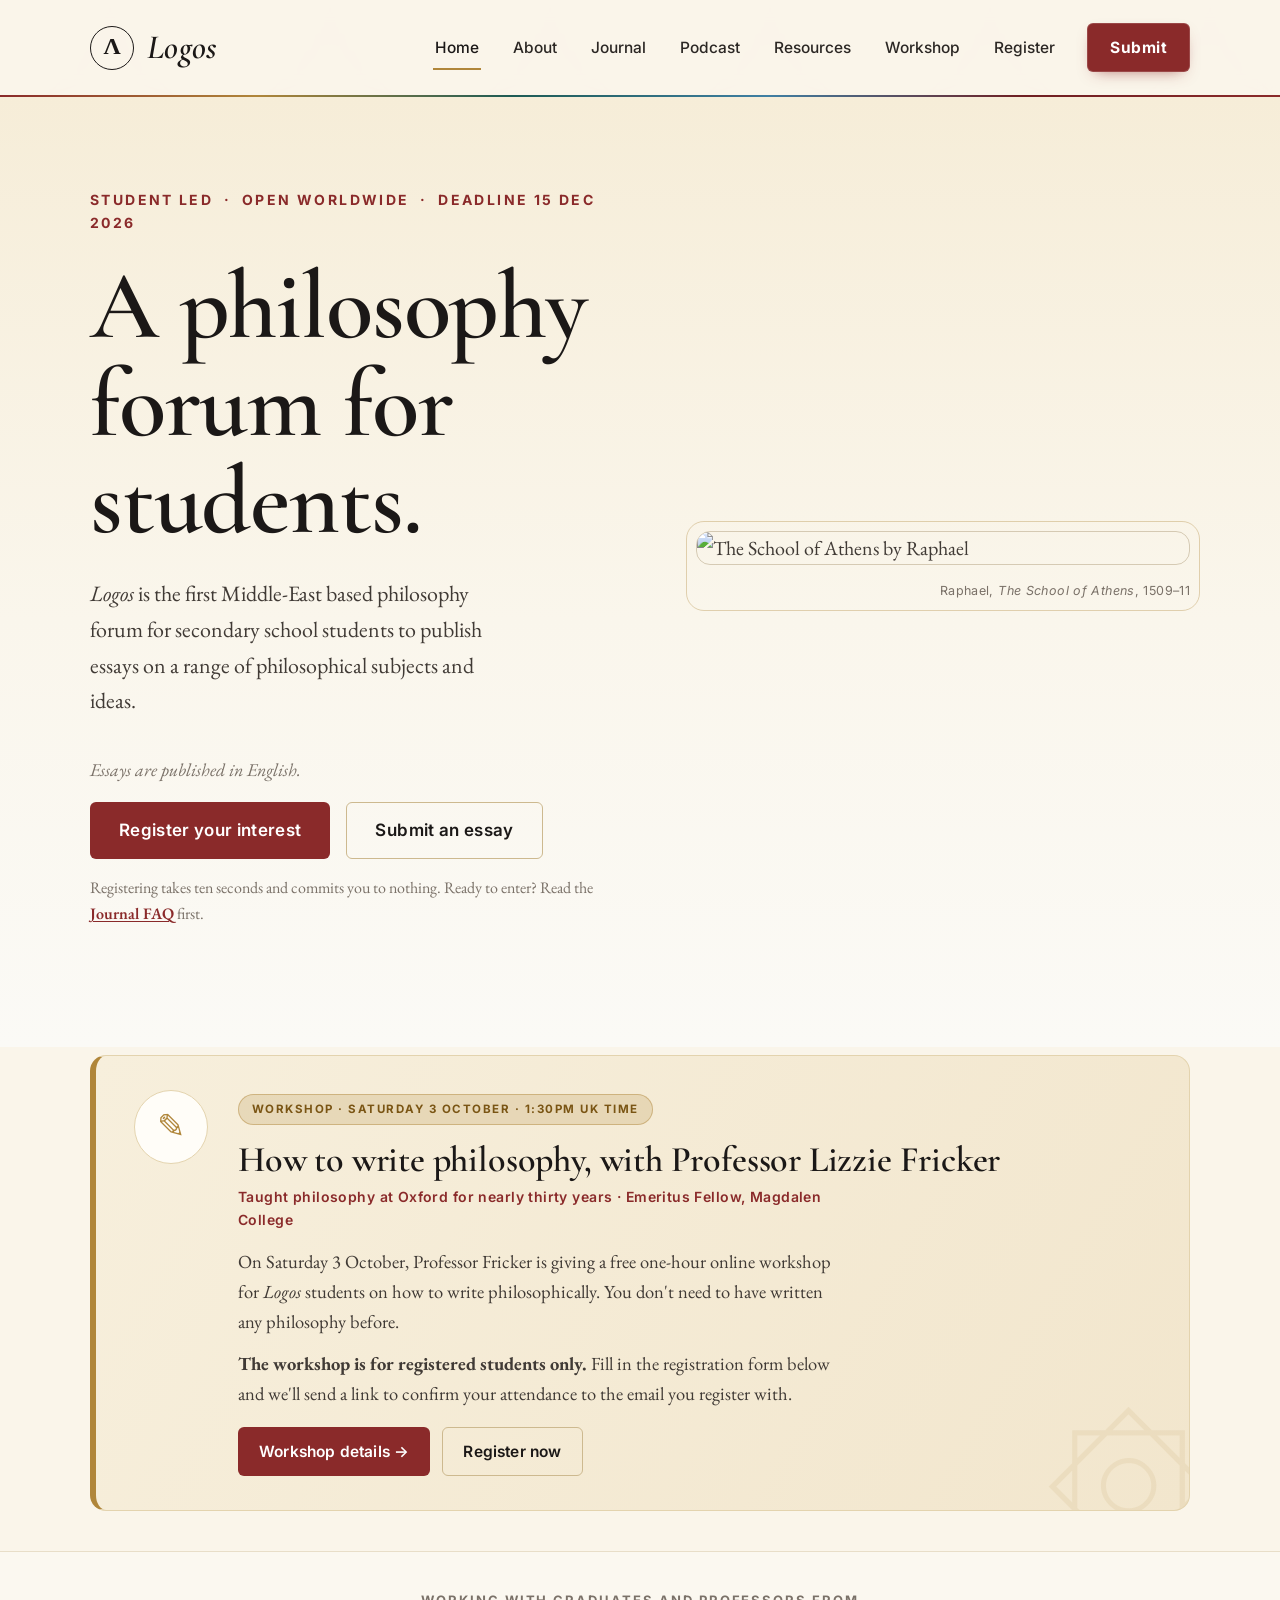
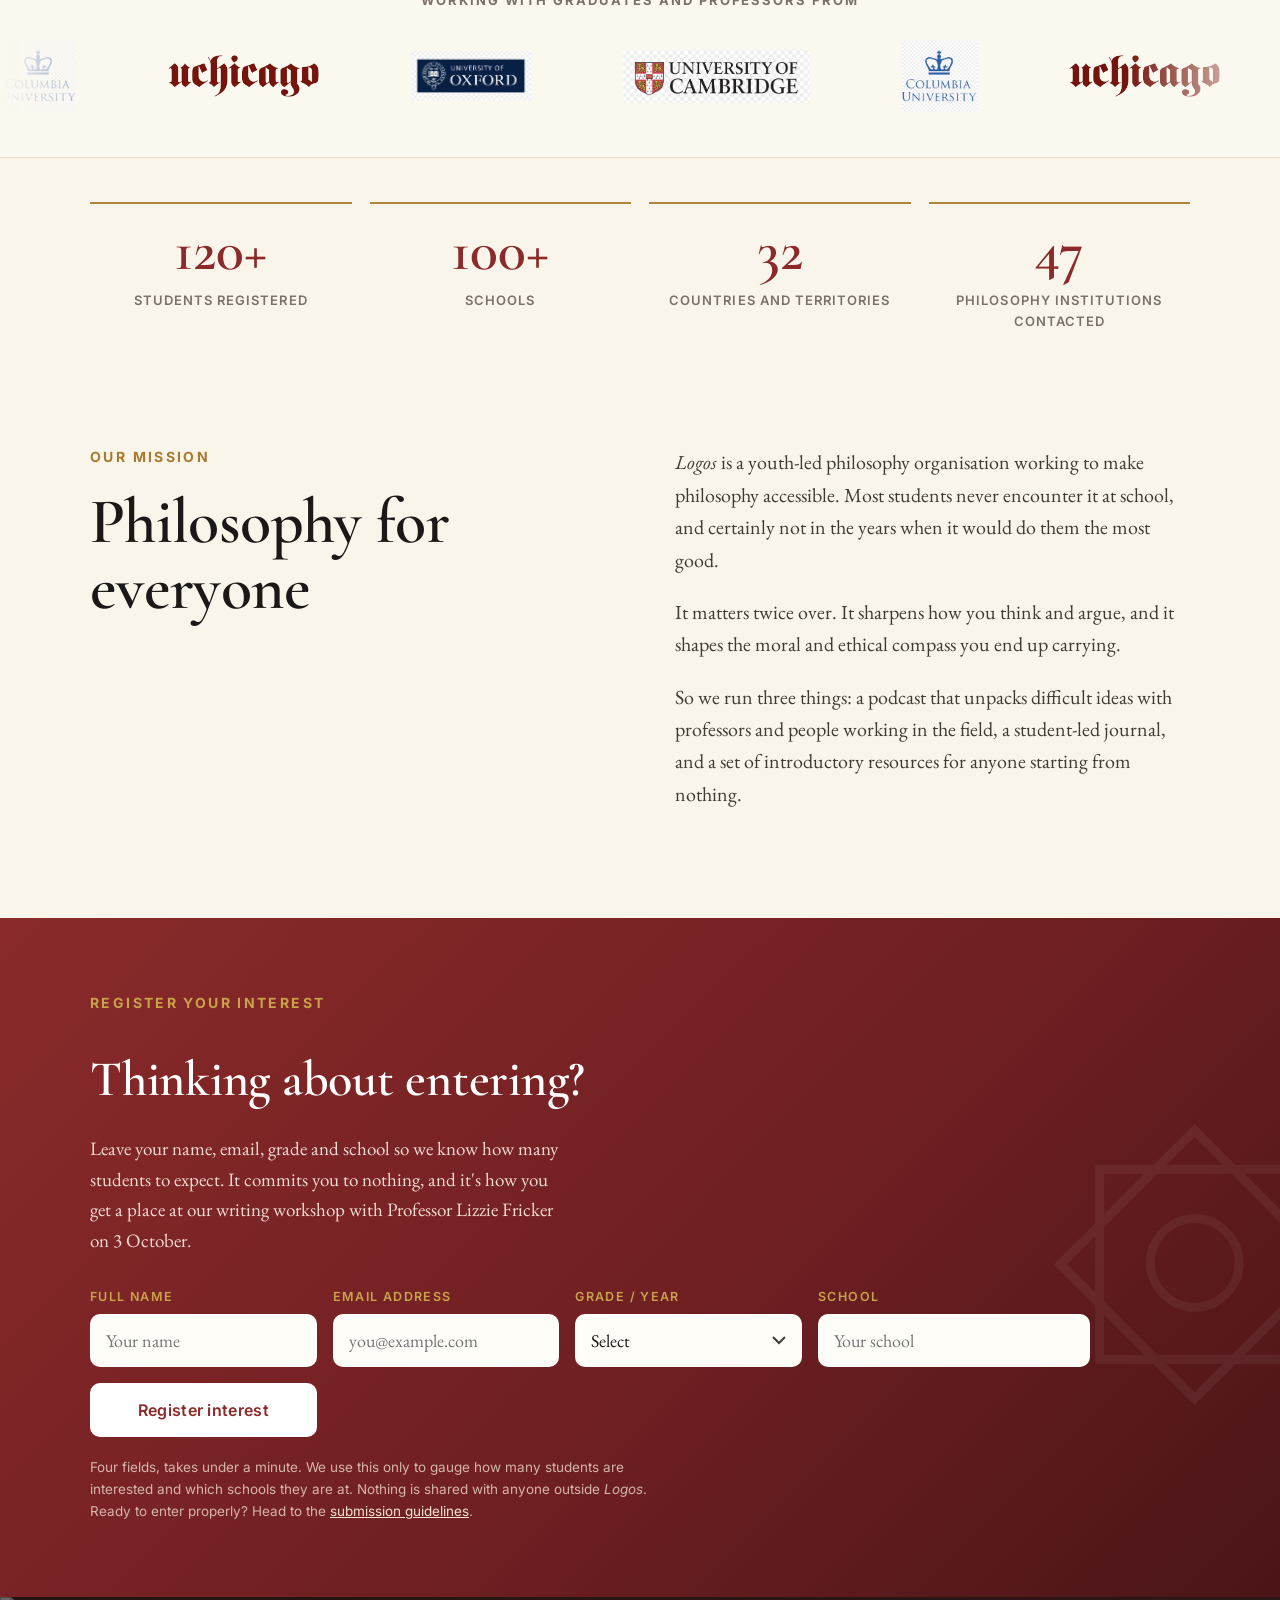
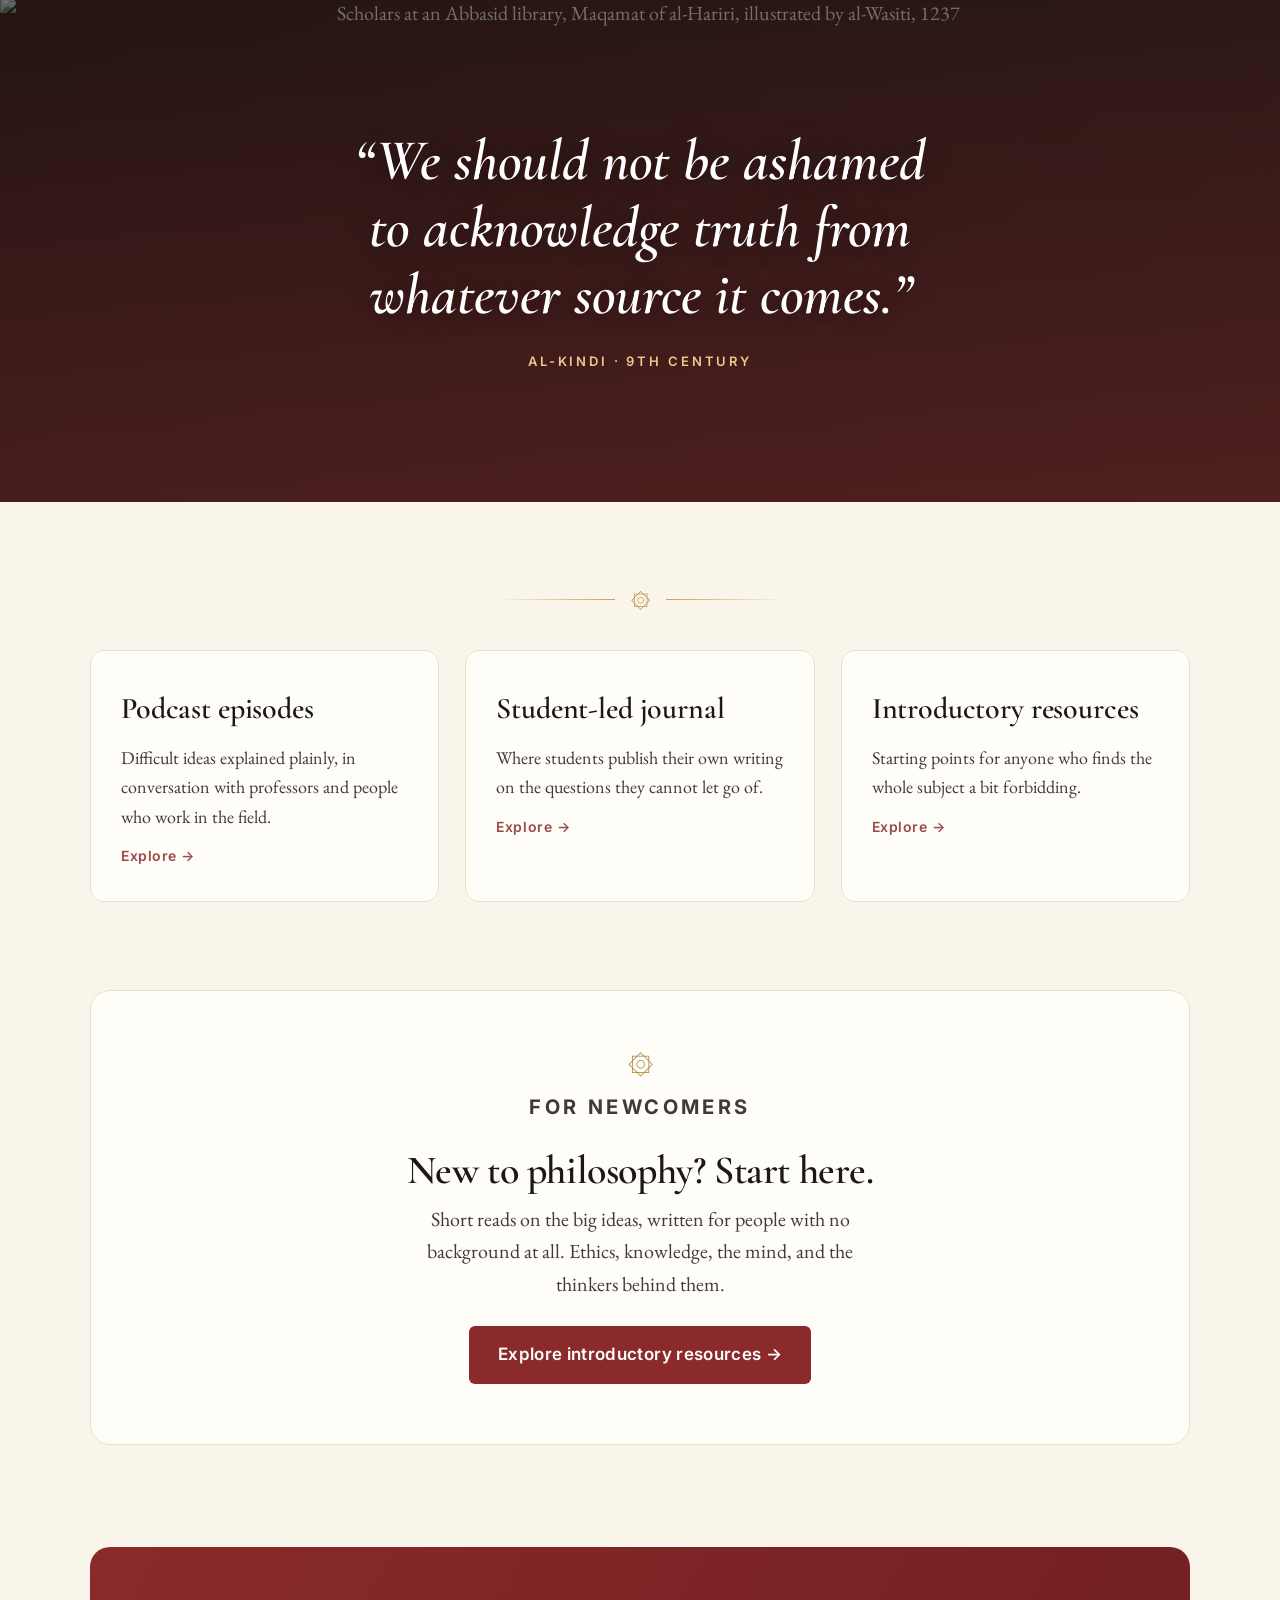
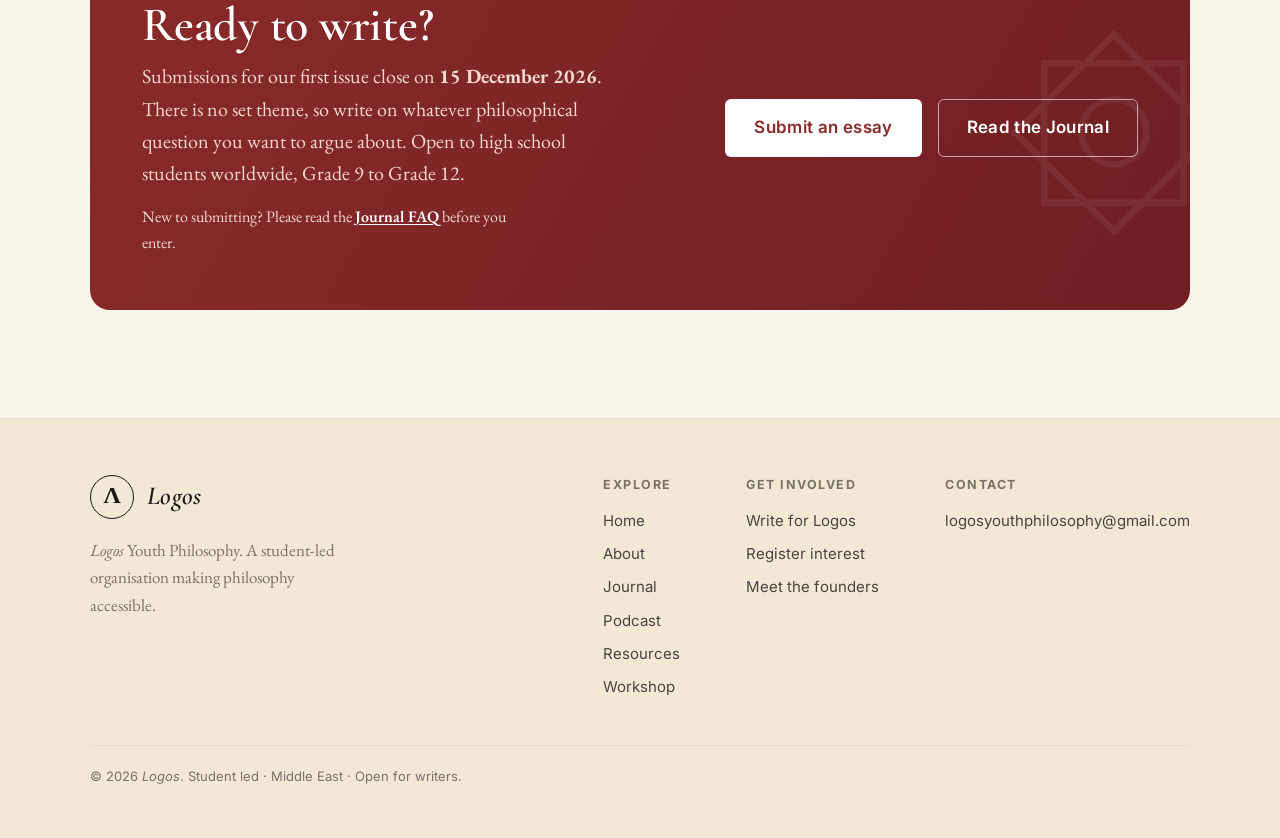
==== index.html @ a8e36577 "Add Fricker writing workshop page, homepage banner and registration stats" ====
<!DOCTYPE html>
<html lang="en">
<head>
<meta charset="utf-8">
<meta name="viewport" content="width=device-width, initial-scale=1">
<title>Logos Youth Philosophy · A student-led philosophy forum</title>
<link rel="preconnect" href="https://fonts.googleapis.com">
<link rel="preconnect" href="https://fonts.gstatic.com" crossorigin>
<link href="https://fonts.googleapis.com/css2?family=Cormorant+Garamond:ital,wght@0,500;0,600;0,700;1,600&family=EB+Garamond:ital,wght@0,400;0,500;1,400&family=Inter:wght@400;500;600;700&display=swap" rel="stylesheet">
<link rel="stylesheet" href="styles.css">
</head>
<body>

<header class="topbar">
  <nav class="nav">
    <a class="brand" href="index.html"><span class="mark">&#923;</span><span class="name">Logos</span></a>
      <button class="nav-toggle" type="button" aria-label="Menu" aria-controls="siteMenu" aria-expanded="false">&#9776;</button>
    <div class="menu" id="siteMenu">
      <a href="index.html" class="active">Home</a>
      <a href="about.html">About</a>
      <a href="journal.html">Journal</a>
      <a href="podcast.html">Podcast</a>
      <a href="resources.html">Resources</a>
      <a href="workshop.html">Workshop</a>
      <a href="register.html">Register</a>
      <a href="submit.html" class="btn btn-solid">Submit</a>
    </div>
  </nav>
  <hr class="rainbow">
</header>

<!-- HERO -->
<section class="hero">
  <div class="wrap hero-grid">
    <div class="hero-copy">
      <p class="eyebrow">Student led &nbsp;·&nbsp; Open worldwide &nbsp;·&nbsp; Deadline 15 Dec 2026</p>
      <h1>A philosophy forum for students.</h1>
      <p class="lead"><em>Logos</em> is the first Middle-East based philosophy forum for secondary school students to publish essays on a range of philosophical subjects and ideas.</p>
      <p class="hero-langs">Essays are published in English.</p>
      <div class="cta-row">
        <a href="register.html" class="btn btn-solid btn-lg">Register your interest</a>
        <a href="submit.html" class="btn btn-outline btn-lg">Submit an essay</a>
      </div>
      <p class="faq-ref">Registering takes ten seconds and commits you to nothing. Ready to enter? Read the <a href="journal.html#faq">Journal FAQ</a> first.</p>
    </div>
    <div class="hero-art">
      <img loading="eager" src="https://commons.wikimedia.org/wiki/Special:FilePath/Raffael%20058.jpg?width=1100" alt="The School of Athens by Raphael">
      <span class="hero-art-cap">Raphael, <em>The School of Athens</em>, 1509–11</span>
    </div>
  </div>
</section>

<!-- WRITING WORKSHOP -->
<section class="block" style="padding-top:8px;padding-bottom:40px;">
  <div class="wrap">
    <div class="notice">
      <div class="n-mark">&#9998;</div>
      <div class="n-body">
        <p class="pill">Workshop &middot; Saturday 3 October &middot; 1:30pm UK time</p>
        <h2>How to write philosophy, with Professor Lizzie Fricker</h2>
        <p class="n-role">Taught philosophy at Oxford for nearly thirty years &middot; Emeritus Fellow, Magdalen College</p>
        <p>On Saturday 3 October, Professor Fricker is giving a free one-hour online workshop for <em>Logos</em> students on how to write philosophically. You don't need to have written any philosophy before.</p>
        <p><strong>The workshop is for registered students only.</strong> Fill in the registration form below and we'll send a link to confirm your attendance to the email you register with.</p>
        <div class="cta-row">
          <a href="workshop.html" class="btn btn-solid">Workshop details &rarr;</a>
          <a href="#register-interest" class="btn btn-outline">Register now</a>
        </div>
      </div>
    </div>
  </div>
</section>

<!-- UNIVERSITY MARQUEE -->
<section class="partners">
  <p class="label">Working with graduates and professors from</p>
  <div class="marquee"><div class="marquee__track" id="uniTrack"></div></div>
</section>

<!-- STATS -->
<section class="stats">
  <div class="wrap grid">
    <div class="stat"><span class="num">120+</span><span class="lbl">Students registered</span></div>
    <div class="stat"><span class="num">100+</span><span class="lbl">Schools</span></div>
    <div class="stat"><span class="num">32</span><span class="lbl">Countries and territories</span></div>
    <div class="stat"><span class="num">47</span><span class="lbl">Philosophy institutions contacted</span></div>
  </div>
</section>

<!-- MISSION -->
<section class="block">
  <div class="wrap">
    <div class="split">
      <div>
        <p class="eyebrow eyebrow-gold">Our Mission</p>
        <h2>Philosophy for everyone</h2>
      </div>
      <div>
        <p><em>Logos</em> is a youth-led philosophy organisation working to make philosophy accessible. Most students never encounter it at school, and certainly not in the years when it would do them the most good.</p>
        <p>It matters twice over. It sharpens how you think and argue, and it shapes the moral and ethical compass you end up carrying.</p>
        <p>So we run three things: a podcast that unpacks difficult ideas with professors and people working in the field, a student-led journal, and a set of introductory resources for anyone starting from nothing.</p>
      </div>
    </div>
  </div>
</section>

<!-- REGISTER INTEREST -->
<section class="register" id="register-interest">
  <div class="wrap">
    <p class="eyebrow">Register your interest</p>
    <h2>Thinking about entering?</h2>
    <p class="reg-intro">Leave your name, email, grade and school so we know how many students to expect. It commits you to nothing, and it's how you get a place at our writing workshop with Professor Lizzie Fricker on 3 October.</p>
    <form name="register-interest" method="POST" data-netlify="true" data-netlify-honeypot="bot-field" action="/thanks.html" class="reg-form">
        <input type="hidden" name="form-name" value="register-interest">
        <p class="reg-hp"><label>Leave this empty: <input name="bot-field"></label></p>

        <div class="reg-field">
          <label for="h-name">Full name</label>
          <input id="h-name" name="name" type="text" required autocomplete="name" placeholder="Your name">
        </div>

                                <div class="reg-field">
          <label for="h-email">Email address</label>
          <input id="h-email" name="email" type="email" required autocomplete="email" placeholder="you@example.com">
        </div>
        <div class="reg-field">
          <label for="h-grade">Grade / year</label>
          <select id="h-grade" name="grade" required>
            <option value="" disabled selected>Select</option>
            <option>Grade 9 / Year 10</option>
            <option>Grade 10 / Year 11</option>
            <option>Grade 11 / Year 12</option>
            <option>Grade 12 / Year 13</option>
            <option>Other</option>
          </select>
        </div>

        <div class="reg-field">
          <label for="h-school">School</label>
          <input id="h-school" name="school" type="text" required placeholder="Your school">
        </div>

        <button type="submit" class="btn-reg">Register interest</button>
      </form>
    <p class="reg-note">Four fields, takes under a minute. We use this only to gauge how many students are interested and which schools they are at. Nothing is shared with anyone outside <em>Logos</em>. Ready to enter properly? Head to the <a href="submit.html">submission guidelines</a>.</p>
  </div>
</section>

<!-- QUOTE BAND · Arab Golden Age -->
<section class="quote-band">
  <img loading="lazy" src="https://commons.wikimedia.org/wiki/Special:FilePath/Maqamat%20hariri.jpg?width=1600" alt="Scholars at an Abbasid library, Maqamat of al-Hariri, illustrated by al-Wasiti, 1237">
  <div class="q-inner wrap">
    <p class="q">&ldquo;We should not be ashamed to acknowledge truth from whatever source it comes.&rdquo;</p>
    <cite>Al-Kindi · 9th century</cite>
  </div>
</section>

<!-- OFFERINGS -->
<section class="block">
  <div class="wrap">
    <div class="ornament"><span>&#1758;</span></div>
    <div class="cards" style="margin-top:40px;">
      <a class="card" href="podcast.html">
        <h3>Podcast episodes</h3>
        <p>Difficult ideas explained plainly, in conversation with professors and people who work in the field.</p>
        <span class="more">Explore &rarr;</span>
      </a>
      <a class="card" href="journal.html">
        <h3>Student-led journal</h3>
        <p>Where students publish their own writing on the questions they cannot let go of.</p>
        <span class="more">Explore &rarr;</span>
      </a>
      <a class="card" href="resources.html">
        <h3>Introductory resources</h3>
        <p>Starting points for anyone who finds the whole subject a bit forbidding.</p>
        <span class="more">Explore &rarr;</span>
      </a>
    </div>
  </div>
</section>

<!-- RESOURCES CTA -->
<section class="block" style="padding-top:0;">
  <div class="wrap">
    <div class="contact-cta">
      <div class="orn">&#1758;</div>
      <p class="eyebrow eyebrow-gold" style="text-align:center;">For newcomers</p>
      <h2>New to philosophy? Start here.</h2>
      <p>Short reads on the big ideas, written for people with no background at all. Ethics, knowledge, the mind, and the thinkers behind them.</p>
      <a href="resources.html" class="btn btn-solid btn-lg">Explore introductory resources &rarr;</a>
    </div>
  </div>
</section>

<!-- CALLOUT -->
<section class="block" style="padding-top:0;">
  <div class="wrap">
    <div class="callout">
      <div>
        <h2>Ready to write?</h2>
        <p>Submissions for our first issue close on <strong>15 December 2026</strong>. There is no set theme, so write on whatever philosophical question you want to argue about. Open to high school students worldwide, Grade 9 to Grade 12.</p>
        <p class="faq-ref">New to submitting? Please read the <a href="journal.html#faq">Journal FAQ</a> before you enter.</p>
      </div>
      <div class="cta-row">
        <a href="submit.html" class="btn btn-solid btn-lg">Submit an essay</a>
        <a href="journal.html" class="btn btn-outline btn-lg">Read the Journal</a>
      </div>
    </div>
  </div>
</section>

<!-- FOOTER -->
<footer>
  <div class="wrap foot">
    <div>
      <a class="brand" href="index.html"><span class="mark">&#923;</span><span class="name">Logos</span></a>
      <p style="max-width:34ch;margin:18px 0 0;font-size:17px;color:var(--muted);"><em>Logos</em> Youth Philosophy. A student-led organisation making philosophy accessible.</p>
    </div>
    <div class="cols">
      <div>
        <h4>Explore</h4>
        <a href="index.html">Home</a>
        <a href="about.html">About</a>
        <a href="journal.html">Journal</a>
        <a href="podcast.html">Podcast</a><a href="resources.html">Resources</a>
        <a href="workshop.html">Workshop</a>
      </div>
      <div>
        <h4>Get involved</h4>
        <a href="submit.html">Write for Logos</a>
        <a href="register.html">Register interest</a>
          <a href="about.html">Meet the founders</a>
      </div>
      <div>
        <h4>Contact</h4>
        <a href="mailto:logosyouthphilosophy@gmail.com">logosyouthphilosophy@gmail.com</a>
      </div>
    </div>
  </div>
  <div class="wrap"><p class="foot-note">&copy; 2026 <em>Logos</em>. Student led · Middle East · Open for writers.</p></div>
</footer>

<script src="app.js"></script>
</body>
</html>
---- styles.css ----
/* ===== Logos Youth Philosophy — Western × Arabic styling ===== */
:root{
  --maroon:#8a2a2a;
  --maroon-dark:#6f1f22;
  --gold:#b0863a;
  --gold-soft:#c9a24b;
  --teal:#1d5b54;
  --ink:#1b1817;
  --body:#403a35;
  --muted:#7a7168;
  --cream:#faf5ea;
  --cream-2:#f4ecd9;
  --card:#fffdf8;
  --line:#e8dec8;
  --serif:"Cormorant Garamond", "Playfair Display", Georgia, serif;
  --text:"EB Garamond", Georgia, serif;
  --sans:"Inter", -apple-system, BlinkMacSystemFont, "Segoe UI", Helvetica, Arial, sans-serif;
}

*{box-sizing:border-box;}
html{scroll-behavior:smooth;}
body{
  margin:0;font-family:var(--text);color:var(--body);background:var(--cream);
  font-size:20px;line-height:1.62;-webkit-font-smoothing:antialiased;
}
a{color:inherit;}
img{max-width:100%;display:block;}
.wrap{max-width:1180px;margin:0 auto;padding:0 40px;}

/* faint girih texture behind the whole page */
body::before{
  content:"";position:fixed;inset:0;z-index:-1;pointer-events:none;opacity:.05;
  background-image:url("data:image/svg+xml;utf8,<svg xmlns='http://www.w3.org/2000/svg' width='120' height='120' viewBox='0 0 120 120'><g fill='none' stroke='%238a2a2a' stroke-width='1'><path d='M60 5 75 45 115 60 75 75 60 115 45 75 5 60 45 45Z'/><rect x='30' y='30' width='60' height='60' transform='rotate(45 60 60)'/></g></svg>");
  background-size:220px 220px;
}

/* ---------- Nav ---------- */
.topbar{position:sticky;top:0;z-index:50;background:rgba(250,245,234,.92);backdrop-filter:blur(9px);}
.nav{display:flex;align-items:center;justify-content:space-between;max-width:1180px;margin:0 auto;padding:20px 40px;gap:20px;}
.brand{display:flex;align-items:center;gap:13px;text-decoration:none;color:var(--ink);}
.brand .mark{width:44px;height:44px;border-radius:50%;border:1.5px solid var(--ink);display:grid;place-items:center;font-family:var(--serif);font-size:24px;font-weight:600;}
.brand .name{font-family:var(--serif);font-style:italic;font-weight:600;font-size:34px;letter-spacing:.3px;}
.menu{display:flex;align-items:center;gap:30px;}
.menu a{font-family:var(--sans);font-size:15.5px;font-weight:500;color:#2b2724;text-decoration:none;padding:6px 2px;position:relative;}
.menu a.active{color:var(--ink);}
.menu a.active::after{content:"";position:absolute;left:0;right:0;bottom:-4px;height:2px;background:var(--gold);}
.menu a:hover{color:var(--maroon);}

.btn{font-family:var(--sans);font-weight:600;font-size:15.5px;border-radius:7px;padding:11px 20px;text-decoration:none;display:inline-block;cursor:pointer;border:1.5px solid transparent;transition:.18s;}
.btn-solid{background:var(--maroon);color:#fff;}
.btn-solid:hover{background:var(--maroon-dark);}
.btn-outline{background:transparent;color:var(--ink);border-color:#cdb98f;}
.btn-outline:hover{border-color:var(--ink);}
.btn-lg{font-size:17px;padding:14px 28px;}

/* language toggle */

.rainbow{height:3px;border:0;margin:0;background:linear-gradient(90deg,#8a2a2a,#b0863a,#1d5b54,#3f7fa3,#6f1f22,#8a2a2a);}

/* ---------- Ornament divider ---------- */
.ornament{display:flex;align-items:center;justify-content:center;gap:16px;margin:0 auto;color:var(--gold);}
.ornament::before,.ornament::after{content:"";height:1px;width:min(120px,22vw);background:linear-gradient(90deg,transparent,var(--gold-soft));}
.ornament::after{background:linear-gradient(90deg,var(--gold-soft),transparent);}
.ornament span{font-size:20px;line-height:1;color:var(--gold);}

/* ---------- Hero ---------- */
.hero{position:relative;background:linear-gradient(180deg,#f6edd8 0%,#faf6ec 55%,#fbfaf6 100%);padding:92px 0 104px;overflow:hidden;}
.hero-grid{display:grid;grid-template-columns:1.05fr .95fr;gap:60px;align-items:center;}
.eyebrow{font-family:var(--sans);font-weight:700;letter-spacing:.17em;text-transform:uppercase;font-size:13.5px;color:var(--maroon);margin:0 0 24px;}
.eyebrow-gold{color:var(--gold);}
.hero h1{font-family:var(--serif);font-weight:600;color:var(--ink);font-size:clamp(58px,7.6vw,104px);line-height:1.0;letter-spacing:-.012em;margin:0 0 26px;}
.hero p.lead{font-size:22px;color:var(--body);max-width:38ch;margin:0 0 36px;}
.cta-row{display:flex;gap:16px;flex-wrap:wrap;}
.hero-art{position:relative;}
.hero-art img{width:100%;border-radius:14px;display:block;border:1px solid rgba(120,90,40,.28);box-shadow:0 34px 64px -34px rgba(60,35,10,.62);}
.hero-art::before{content:"";position:absolute;inset:-10px;border:1px solid var(--gold);border-radius:18px;opacity:.35;pointer-events:none;}
.hero-art-cap{display:block;margin-top:16px;text-align:right;font-family:var(--sans);font-size:12.5px;letter-spacing:.03em;color:var(--muted);}
@media(max-width:900px){.hero-grid{grid-template-columns:1fr;gap:38px;}.hero-art-cap{text-align:left;}}

/* ---------- University marquee ---------- */
.partners{position:relative;background:#fbf8f0;border-top:1px solid var(--line);border-bottom:1px solid var(--line);padding:38px 0 44px;overflow:hidden;}
.partners .label{text-align:center;font-family:var(--sans);font-weight:700;letter-spacing:.15em;text-transform:uppercase;font-size:13px;color:var(--muted);margin:0 0 28px;}
.marquee{display:flex;overflow:hidden;-webkit-mask-image:linear-gradient(90deg,transparent,#000 12%,#000 88%,transparent);mask-image:linear-gradient(90deg,transparent,#000 12%,#000 88%,transparent);}
.marquee__track{display:flex;flex-shrink:0;align-items:center;gap:90px;padding-right:90px;animation:scroll 32s linear infinite;will-change:transform;}
@keyframes scroll{from{transform:translateX(0);}to{transform:translateX(-50%);}}
.uni{display:flex;align-items:center;flex-shrink:0;}
.uni-logo{height:50px;width:auto;max-width:260px;object-fit:contain;display:block;}
.l-columbia{height:74px;}.l-uchicago{height:44px;}.l-oxford{height:52px;}.l-cambridge{height:56px;}

/* ---------- Sections ---------- */
section.block{padding:88px 0;}
.block h2{font-family:var(--serif);font-weight:600;color:var(--ink);font-size:clamp(40px,5.4vw,64px);margin:6px 0 24px;line-height:1.03;letter-spacing:-.01em;}
.block p{max-width:62ch;margin:0 0 20px;}
.split{display:grid;grid-template-columns:1fr 1fr;gap:70px;align-items:start;}
@media(max-width:860px){.split{grid-template-columns:1fr;gap:30px;}}

.cards{display:grid;grid-template-columns:repeat(3,1fr);gap:26px;margin-top:18px;}
.card{position:relative;background:var(--card);border:1px solid var(--line);border-radius:14px;padding:34px 30px;transition:.2s;}
.card::before{content:"";position:absolute;top:0;left:26px;right:26px;height:2px;background:linear-gradient(90deg,transparent,var(--gold-soft),transparent);opacity:0;transition:.2s;}
.card:hover{transform:translateY(-3px);border-color:#ddcaa2;box-shadow:0 16px 36px -24px rgba(90,55,20,.4);}
.card:hover::before{opacity:1;}
.card h3{font-family:var(--serif);font-size:30px;color:var(--ink);margin:0 0 10px;font-weight:600;letter-spacing:-.005em;}
.card p{font-size:18px;color:var(--body);margin:0;}
@media(max-width:860px){.cards{grid-template-columns:1fr;}}
.cards.two{grid-template-columns:1fr 1fr;max-width:860px;margin-left:auto;margin-right:auto;}
@media(max-width:700px){.cards.two{grid-template-columns:1fr;}}
/* clickable offering cards (home) */
a.card{text-decoration:none;display:flex;flex-direction:column;}
a.card .more{margin-top:14px;font-family:var(--sans);font-size:14px;font-weight:600;letter-spacing:.04em;color:var(--maroon);opacity:.85;transition:.2s;}
a.card:hover .more{opacity:1;transform:translateX(2px);}

/* resources grid */
.res-grid{display:grid;grid-template-columns:repeat(3,1fr);gap:26px;margin-top:12px;}
@media(max-width:900px){.res-grid{grid-template-columns:1fr 1fr;}}
@media(max-width:600px){.res-grid{grid-template-columns:1fr;}}
.res-card{display:flex;flex-direction:column;position:relative;overflow:hidden;background:var(--card);
  border:1px solid var(--line);border-radius:14px;padding:30px 28px;transition:.2s;}
.res-card::before{content:"";position:absolute;top:0;left:26px;right:26px;height:2px;
  background:linear-gradient(90deg,transparent,var(--gold-soft),transparent);opacity:0;transition:.2s;}
.res-card:hover{transform:translateY(-3px);border-color:#ddcaa2;box-shadow:0 16px 36px -24px rgba(90,55,20,.4);}
.res-card:hover::before{opacity:1;}
.res-card .tag{font-family:var(--sans);font-size:12px;font-weight:700;letter-spacing:.12em;text-transform:uppercase;color:var(--gold);margin:0 0 14px;}
.res-card h3{font-family:var(--serif);font-weight:600;font-size:27px;line-height:1.16;color:var(--ink);margin:0 0 12px;letter-spacing:-.005em;}
.res-card .desc{font-size:17.5px;color:var(--body);margin:0 0 22px;}
.res-card .soon{margin-top:auto;align-self:flex-start;font-family:var(--sans);font-size:12px;font-weight:600;
  letter-spacing:.08em;text-transform:uppercase;color:var(--muted);background:rgba(122,113,104,.1);
  border:1px solid var(--line);padding:5px 12px;border-radius:999px;}

/* ---------- Founders ---------- */
.founders{display:grid;grid-template-columns:1fr 1fr;gap:30px;margin-top:16px;}
@media(max-width:760px){.founders{grid-template-columns:1fr;max-width:480px;margin-left:auto;margin-right:auto;}}
.founder{display:flex;align-items:center;gap:24px;background:var(--card);border:1px solid var(--line);
  border-radius:16px;overflow:hidden;padding:22px 24px;transition:.2s;}
.founder:hover{box-shadow:0 20px 44px -28px rgba(90,55,20,.45);transform:translateY(-2px);}
.founder .photo{flex:0 0 auto;width:132px;aspect-ratio:4/5;border-radius:12px;overflow:hidden;background:#ece1cb;}
.founder .photo img{width:100%;height:100%;object-fit:cover;display:block;filter:saturate(1.02);}
.founder .info{padding:0;}
@media(max-width:430px){.founder{flex-direction:column;text-align:center;gap:16px;}.founder .photo{width:150px;}}
.founder .info h3{font-family:var(--serif);font-size:32px;color:var(--ink);margin:0 0 3px;font-weight:600;letter-spacing:-.005em;}
.founder .info .role{font-family:var(--sans);font-size:13.5px;font-weight:600;letter-spacing:.06em;text-transform:uppercase;color:var(--maroon);margin:0 0 16px;}
.founder .info p{font-size:18px;margin:0;color:var(--body);}
.founder .info a{color:var(--maroon);text-decoration:underline;text-underline-offset:2px;}
.founder .info a:hover{color:var(--maroon-dark);}

/* ---------- Callout ---------- */
.callout{position:relative;background:linear-gradient(120deg,#8a2a2a,#6f1f22);color:#fbeede;border-radius:20px;padding:54px 52px;margin-top:14px;display:flex;justify-content:space-between;align-items:center;gap:30px;flex-wrap:wrap;overflow:hidden;}
.callout::after{content:"۞";position:absolute;font-size:220px;line-height:1;right:-30px;top:50%;transform:translateY(-50%);color:rgba(255,255,255,.06);pointer-events:none;}
.callout h2{font-family:var(--serif);font-weight:600;color:#fff;margin:0 0 10px;font-size:clamp(32px,4vw,48px);letter-spacing:-.005em;}
.callout p{color:#f0d9cf;margin:0;max-width:46ch;position:relative;}
.callout .cta-row,.callout .btn{position:relative;}
.callout .btn-solid{background:#fff;color:var(--maroon);}
.callout .btn-solid:hover{background:#f4e5cf;}
.callout .btn-outline{color:#fff;border-color:rgba(255,255,255,.6);}
.callout .btn-outline:hover{background:rgba(255,255,255,.12);border-color:#fff;}

/* ---------- Painting quote band ---------- */
.quote-band{position:relative;padding:130px 24px;text-align:center;color:#fff;overflow:hidden;isolation:isolate;background:linear-gradient(135deg,#3a1f1f,#5a2a2a);}
.quote-band > img{position:absolute;inset:0;width:100%;height:100%;object-fit:cover;object-position:center 28%;z-index:-2;}
.quote-band::after{content:"";position:absolute;inset:0;z-index:-1;background:linear-gradient(180deg,rgba(20,14,10,.60),rgba(74,26,26,.66));}
.quote-band .q{font-family:var(--serif);font-weight:600;font-style:italic;font-size:clamp(34px,4.8vw,58px);line-height:1.16;margin:0 auto;max-width:22ch;color:#fff;text-shadow:0 2px 24px rgba(0,0,0,.42);}
.quote-band cite{display:block;margin-top:22px;font-style:normal;font-family:var(--sans);font-weight:600;font-size:13px;letter-spacing:.22em;text-transform:uppercase;color:#ecca8c;}

/* ---------- Contact CTA ---------- */
.contact-cta{text-align:center;background:var(--card);border:1px solid var(--line);border-radius:20px;padding:60px 40px;position:relative;}
.contact-cta .orn{color:var(--gold);font-size:26px;line-height:1;margin-bottom:14px;}
.contact-cta h2{font-family:var(--serif);font-weight:600;color:var(--ink);font-size:clamp(28px,3.6vw,40px);margin:0 0 12px;}
.contact-cta p{font-size:20px;color:var(--body);max-width:48ch;margin:0 auto 26px;}

/* ---------- Empty note ---------- */
.empty-note{background:var(--card);border:1px solid var(--line);border-radius:20px;padding:62px 40px;text-align:center;}
.empty-note .orn{color:var(--gold);font-size:26px;margin-bottom:12px;}
.empty-note h2{font-family:var(--serif);font-weight:600;color:var(--ink);font-size:clamp(28px,3.6vw,40px);margin:0 0 12px;}
.empty-note p{font-size:20px;color:var(--body);margin:0 auto;max-width:46ch;}

/* ---------- Page head ---------- */
.page-head{background:linear-gradient(180deg,#f6edd8,#faf6ec);padding:78px 0 58px;}
.page-head .eyebrow{margin-bottom:16px;}
.page-head h1{font-family:var(--serif);font-weight:600;color:var(--ink);font-size:clamp(48px,6.4vw,84px);margin:0 0 18px;line-height:1.01;letter-spacing:-.012em;}
.page-head p{font-size:21px;max-width:54ch;margin:0;color:var(--body);}

/* ---------- Footer ---------- */
footer{position:relative;background:#f2e9d5;border-top:1px solid var(--line);padding:56px 0 38px;margin-top:20px;}
.foot{display:flex;justify-content:space-between;gap:40px;flex-wrap:wrap;}
.foot .brand .name{font-size:26px;}
.foot .cols{display:flex;gap:66px;flex-wrap:wrap;}
.foot .cols h4{font-family:var(--sans);font-size:12.5px;letter-spacing:.12em;text-transform:uppercase;color:var(--muted);margin:0 0 14px;}
.foot .cols a{display:block;font-family:var(--sans);font-size:15px;color:#4a4340;text-decoration:none;margin-bottom:9px;}
.foot .cols a:hover{color:var(--maroon);}
.foot-note{font-family:var(--sans);font-size:13px;color:var(--muted);margin-top:36px;border-top:1px solid var(--line);padding-top:20px;}

/* ===================== ARABIC / RTL ===================== */

/* ---------- Responsive ---------- */
@media(max-width:860px){
  .menu{gap:18px;}
  .menu a:not(.btn){display:none;}     /* keep it clean on small screens */
}
@media(max-width:640px){
  .wrap,.nav{padding-left:22px;padding-right:22px;}
  .callout{padding:40px 30px;}
}

/* ================= polish pass ================= */
/* buttons: cleaner, crisper */
.btn{font-weight:600;letter-spacing:.012em;border-radius:6px;}
.btn-lg{letter-spacing:.02em;}

/* Sign-up button — high-contrast & unmistakable */
.nav .btn-solid{
  background:var(--maroon);color:#fff;font-weight:700;letter-spacing:.03em;
  padding:11px 22px;box-shadow:0 6px 16px -8px rgba(138,42,42,.7);
  border:1px solid rgba(255,255,255,.14);
}
.nav .btn-solid:hover{background:var(--maroon-dark);color:#fff;box-shadow:0 8px 20px -8px rgba(138,42,42,.8);}

/* language toggle — more legible */

/* refined nav underline weight */
.rainbow{height:2px;}

/* eyebrows: a touch more presence */
.eyebrow{font-size:14px;}
.eyebrow-gold{color:#a8792e;}

/* ---- FAQ reference helper (near sign-up CTAs) ---- */
.faq-ref{margin-top:16px;font-size:16px;color:var(--muted);}
.faq-ref a{color:var(--maroon);font-weight:600;text-decoration:underline;text-underline-offset:2px;}
.faq-ref a:hover{color:var(--maroon-dark);}
.callout .faq-ref{color:#f0d9cf;margin-top:14px;position:relative;}
.callout .faq-ref a{color:#fff;}

/* ---- Submission guidelines ---- */
.guidelines{list-style:none;counter-reset:g;margin:30px 0 0;padding:0;display:grid;gap:4px;}
.guidelines li{counter-increment:g;position:relative;background:transparent;border:0;
  border-bottom:1px solid var(--line);padding:20px 8px 20px 60px;font-size:20px;color:var(--body);line-height:1.55;}
.guidelines li:last-child{border-bottom:0;}
.guidelines li::before{content:counter(g);position:absolute;left:6px;top:20px;width:32px;height:32px;
  border-radius:50%;background:rgba(176,134,58,.13);border:1px solid rgba(176,134,58,.5);color:#8a6520;
  font-family:var(--sans);font-weight:700;font-size:15px;display:grid;place-items:center;}
.guidelines li strong{color:var(--maroon);}

/* ---- Writers' FAQ accordion ---- */
.faq{margin-top:26px;border-top:1px solid var(--line);}
.faq details{border-bottom:1px solid var(--line);}
.faq summary{list-style:none;cursor:pointer;display:flex;justify-content:space-between;align-items:center;gap:24px;
  padding:22px 4px;font-family:var(--serif);font-size:25px;font-weight:600;color:var(--ink);transition:color .18s;}
.faq summary::-webkit-details-marker{display:none;}
.faq summary:hover{color:var(--maroon);}
.faq summary::after{content:"+";font-family:var(--sans);font-weight:400;font-size:28px;line-height:1;color:var(--gold);
  transition:transform .25s ease;flex-shrink:0;}
.faq details[open] summary::after{content:"\2013";}
.faq-a{padding:0 4px 24px;font-size:19px;color:var(--body);max-width:72ch;line-height:1.6;
  animation:faqIn .35s ease;}
@keyframes faqIn{from{opacity:0;transform:translateY(-6px);}to{opacity:1;transform:none;}}
.faq-more{margin-top:26px;font-size:18px;color:var(--muted);}
.faq-more a{color:var(--maroon);text-decoration:underline;text-underline-offset:2px;}

/* bilingual submissions badge */
.langs-badge{display:inline-block;margin-top:22px;font-family:var(--sans);font-size:13.5px;font-weight:700;
  letter-spacing:.05em;color:#8a6520;background:rgba(176,134,58,.12);
  border:1px solid rgba(176,134,58,.42);padding:9px 18px;border-radius:999px;}
.hero-langs{margin-top:16px;font-style:italic;color:var(--muted);font-size:18px;}

/* ---- Arabic: enlarge the small gold / label text for readability ---- */

/* ================= motion ================= */
/* scroll reveal (only hides when JS is active, so no-JS stays visible) */
body.js .reveal{opacity:0;transform:translateY(22px);
  transition:opacity .7s ease, transform .85s cubic-bezier(.2,.75,.2,1);}
body.js .reveal.is-in{opacity:1;transform:none;}
body.js .cards .card:nth-child(2){transition-delay:.09s;}
body.js .cards .card:nth-child(3){transition-delay:.18s;}
body.js .founders .founder:nth-child(2){transition-delay:.1s;}
body.js .hero-art{transition-delay:.12s;}

/* animated nav underline */
.menu a:not(.btn){position:relative;}
.menu a:not(.btn)::after{content:"";position:absolute;left:0;bottom:-4px;height:2px;width:100%;
  background:var(--gold);transform:scaleX(0);transform-origin:left center;
  transition:transform .3s cubic-bezier(.2,.7,.2,1);}
.menu a:not(.btn):hover::after,.menu a.active::after{transform:scaleX(1);}

/* painting bands: slow cinematic settle after load + hover drift */
.quote-band > img{transform:scale(1.08);transition:transform 7s ease-out;}
body.loaded .quote-band > img{transform:scale(1.0);}
.quote-band:hover > img{transform:scale(1.05);transition:transform 3s ease;}

/* back-to-top */
.to-top{position:fixed;bottom:26px;right:26px;width:46px;height:46px;border-radius:50%;
  border:1px solid rgba(176,134,58,.55);background:var(--maroon);color:#fff;font-size:20px;line-height:1;
  cursor:pointer;opacity:0;transform:translateY(10px) scale(.9);pointer-events:none;transition:.28s ease;
  z-index:60;box-shadow:0 10px 26px -12px rgba(0,0,0,.45);}
.to-top.show{opacity:1;transform:none;pointer-events:auto;}
.to-top:hover{background:var(--maroon-dark);}

@media (prefers-reduced-motion: reduce){
  body.js .reveal{opacity:1!important;transform:none!important;}
  .quote-band > img{transform:none;}
  .marquee__track{animation:none;}
  .to-top{transition:opacity .2s;}
}

/* ================= mobile navigation ================= */
.nav-toggle{
  display:none;
  background:none;
  border:1px solid var(--line,#ddd3bd);
  border-radius:4px;
  padding:7px 11px;
  cursor:pointer;
  font-size:19px;
  line-height:1;
  color:var(--ink,#1c1a17);
  font-family:var(--sans,system-ui,sans-serif);
}
.nav-toggle:hover{border-color:var(--gold,#b08421);}

@media(max-width:860px){
  .topbar{position:sticky;}
  .nav{position:relative;flex-wrap:wrap;}
  .nav-toggle{display:inline-flex;align-items:center;justify-content:center;order:3;}

  .menu{
    display:none;
    position:absolute;
    top:100%;
    left:0;
    right:0;
    flex-direction:column;
    align-items:stretch;
    gap:0;
    padding:10px 22px 20px;
    background:rgba(250,245,234,.985);
    backdrop-filter:blur(9px);
    border-top:1px solid var(--line,#ddd3bd);
    box-shadow:0 14px 28px rgba(28,26,23,.10);
  }
  .menu.open{display:flex;}

  /* override the desktop rule that hides links below 860px */
  .menu a:not(.btn){
    display:block;
    width:100%;
    padding:12px 2px;
    font-size:17px;
    border-bottom:1px solid rgba(28,26,23,.07);
  }
  .menu a:not(.btn)::after{display:none;}
  .menu a.btn{margin-top:14px;text-align:center;}
}

@media(max-width:860px){
}

/* ================= register interest form ================= */
.register{
  background:linear-gradient(135deg,#8a2a2a 0%,#6f1f22 55%,#4a1518 100%);
  color:#fbeede;
  padding:74px 0;
  position:relative;
  overflow:hidden;
}
.register::after{
  content:"۞";position:absolute;font-size:300px;line-height:1;
  right:-60px;top:50%;transform:translateY(-50%);
  color:rgba(255,255,255,.05);pointer-events:none;
}
.register .wrap{position:relative;}
.register .eyebrow{color:var(--gold-soft);}
.register h2{
  font-family:var(--serif);font-weight:600;color:#fff;
  font-size:clamp(32px,4.2vw,50px);margin:0 0 14px;letter-spacing:-.005em;
}
.register .reg-intro{color:#f2ddd2;max-width:52ch;margin:0 0 30px;font-size:19px;}

.reg-form{display:grid;grid-template-columns:repeat(3,1fr) auto;gap:16px;align-items:end;max-width:1000px;}
@media(max-width:860px){ .reg-form{grid-template-columns:1fr;} }

.reg-field{display:flex;flex-direction:column;gap:7px;}
.reg-field label{
  font-family:var(--sans);font-size:12.5px;font-weight:600;
  letter-spacing:.11em;text-transform:uppercase;color:var(--gold-soft);
}
.reg-field input,.reg-field select{
  font-family:var(--text);font-size:18px;color:var(--ink);
  background:#fffdf8;border:1px solid rgba(255,255,255,.25);
  border-radius:10px;padding:14px 15px;width:100%;
  appearance:none;-webkit-appearance:none;
}
.reg-field select{
  background-image:url("data:image/svg+xml;utf8,<svg xmlns='http://www.w3.org/2000/svg' width='14' height='9'><path d='M1 1l6 6 6-6' fill='none' stroke='%23403a35' stroke-width='2'/></svg>");
  background-repeat:no-repeat;background-position:right 15px center;padding-right:40px;
}
.reg-field input:focus,.reg-field select:focus{
  outline:none;border-color:var(--gold-soft);box-shadow:0 0 0 3px rgba(201,162,75,.35);
}
.reg-form .btn-reg{
  font-family:var(--sans);font-size:16px;font-weight:600;letter-spacing:.02em;
  background:#fff;color:var(--maroon);border:0;border-radius:10px;
  padding:15px 30px;cursor:pointer;transition:.18s;white-space:nowrap;height:54px;
}
.reg-form .btn-reg:hover{background:#f4e5cf;transform:translateY(-1px);}
.reg-note{
  font-family:var(--sans);font-size:13.5px;color:rgba(251,238,222,.72);
  margin:20px 0 0;max-width:62ch;
}
.reg-note a{color:rgba(251,238,222,.95);}
.reg-hp{position:absolute;left:-9999px;opacity:0;height:0;overflow:hidden;}

/* slim strip used above the footer on inner pages */
.reg-strip{
  background:var(--cream-2);border-top:1px solid var(--line);border-bottom:1px solid var(--line);
  padding:34px 0;
}
.reg-strip .inner{
  display:flex;align-items:center;justify-content:space-between;gap:24px;flex-wrap:wrap;
}
.reg-strip h3{
  font-family:var(--serif);font-weight:600;color:var(--ink);
  font-size:clamp(24px,2.6vw,32px);margin:0 0 4px;
}
.reg-strip p{margin:0;font-size:18px;color:var(--body);max-width:52ch;}

/* ================= upcoming episode notice ================= */
.notice{
  background:linear-gradient(120deg,#f7efdc 0%,#f2e6cd 100%);
  border:1px solid #e3d3ae;
  border-left:6px solid var(--gold);
  border-radius:16px;
  padding:34px 38px;
  display:flex;gap:30px;align-items:flex-start;
  position:relative;overflow:hidden;
}
.notice::after{
  content:"۞";position:absolute;font-size:170px;line-height:1;
  right:-22px;bottom:-58px;color:rgba(176,134,58,.10);pointer-events:none;
}
.notice .n-body{position:relative;flex:1;}
.notice .pill{
  display:inline-block;font-family:var(--sans);font-size:11.5px;font-weight:700;
  letter-spacing:.13em;text-transform:uppercase;color:#7a5514;
  background:rgba(176,134,58,.20);border:1px solid rgba(176,134,58,.45);
  padding:5px 13px;border-radius:999px;margin:0 0 14px;
}
.notice h2,.notice h3{
  font-family:var(--serif);font-weight:600;color:var(--ink);
  font-size:clamp(26px,3vw,36px);line-height:1.14;margin:0 0 6px;letter-spacing:-.005em;
}
.notice .n-role{
  font-family:var(--sans);font-size:14px;font-weight:600;letter-spacing:.03em;
  color:var(--maroon);margin:0 0 16px;
}
.notice p{margin:0 0 12px;font-size:18.5px;color:var(--body);max-width:66ch;}
.notice p:last-child{margin-bottom:0;}
.notice .n-mark{
  flex:0 0 74px;width:74px;height:74px;border-radius:50%;
  background:#fffdf8;border:1px solid #e3d3ae;
  display:grid;place-items:center;font-family:var(--serif);
  font-size:34px;color:var(--gold);position:relative;
}
@media(max-width:720px){
  .notice{flex-direction:column;padding:28px 26px;gap:18px;}
  .notice .n-mark{width:58px;height:58px;flex-basis:58px;font-size:27px;}
}

/* ================= workshop page + stats ================= */
.ws-facts{display:grid;grid-template-columns:repeat(5,1fr);gap:0;background:var(--card);border:1px solid var(--line);border-radius:16px;overflow:hidden;}
.ws-facts div{padding:22px 24px;border-right:1px solid var(--line);}
.ws-facts div:last-child{border-right:0;}
.ws-facts span{display:block;font-family:var(--sans);font-size:12px;font-weight:700;letter-spacing:.13em;text-transform:uppercase;color:var(--gold);margin-bottom:6px;}
.ws-facts strong{font-family:var(--serif);font-weight:600;font-size:23px;color:var(--ink);line-height:1.2;}
@media(max-width:860px){.ws-facts{grid-template-columns:1fr 1fr;}.ws-facts div{border-bottom:1px solid var(--line);}}
@media(max-width:480px){.ws-facts{grid-template-columns:1fr;}.ws-facts div{border-right:0;}}
.tz{border-collapse:collapse;margin-top:26px;width:100%;max-width:360px;font-family:var(--sans);font-size:15px;}
.tz caption{text-align:left;font-weight:700;font-size:12px;letter-spacing:.13em;text-transform:uppercase;color:var(--maroon);padding-bottom:10px;}
.tz td{padding:8px 0;border-bottom:1px solid var(--line);color:var(--body);}
.tz td:last-child{text-align:right;font-weight:600;color:var(--ink);}
.notice .cta-row{display:flex;gap:12px;flex-wrap:wrap;margin-top:18px;}
.stats{padding:44px 0 8px;}
.stats .grid{display:grid;grid-template-columns:repeat(4,1fr);gap:18px;}
.stats .stat{text-align:center;padding:18px 10px;border-top:2px solid var(--gold);}
.stats .num{display:block;font-family:var(--serif);font-weight:600;font-size:clamp(40px,5vw,58px);line-height:1;color:var(--maroon);}
.stats .lbl{display:block;margin-top:10px;font-family:var(--sans);font-size:13px;font-weight:600;letter-spacing:.08em;text-transform:uppercase;color:var(--muted);}
@media(max-width:760px){.stats .grid{grid-template-columns:1fr 1fr;}}
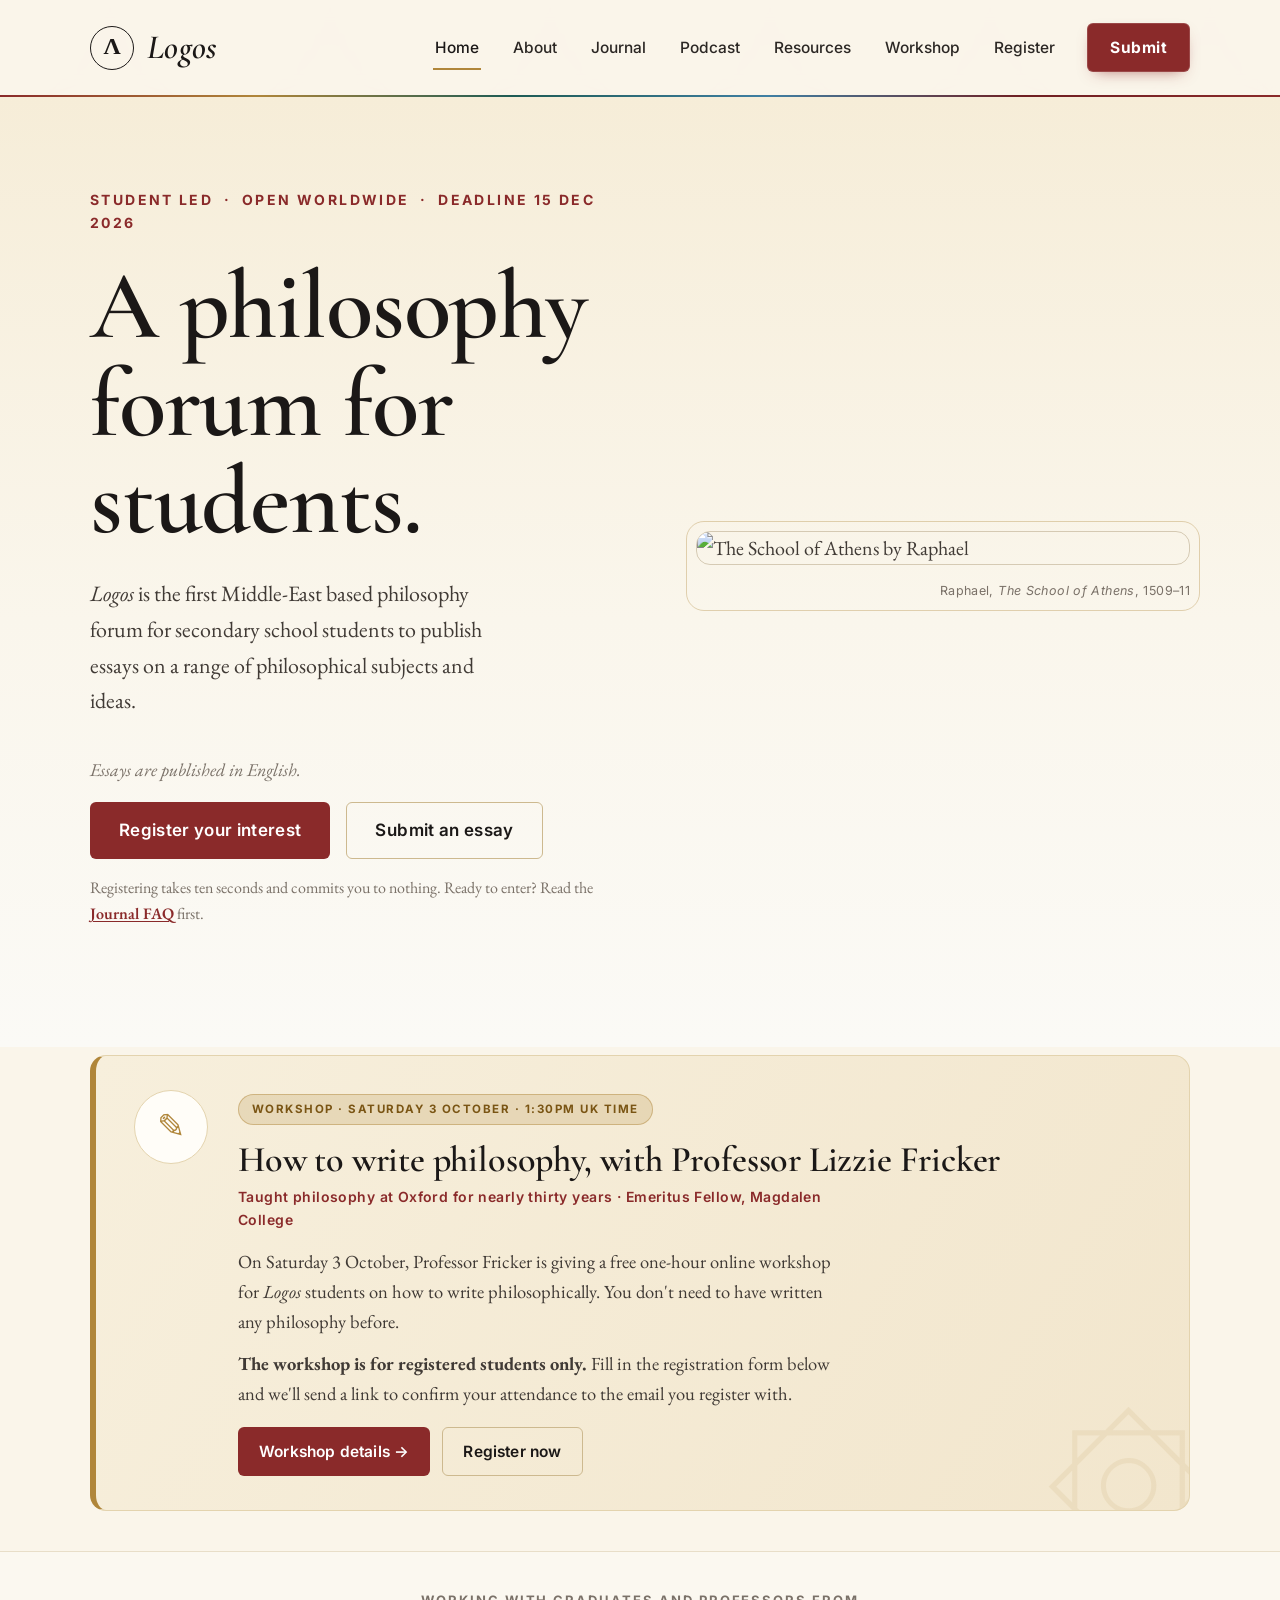
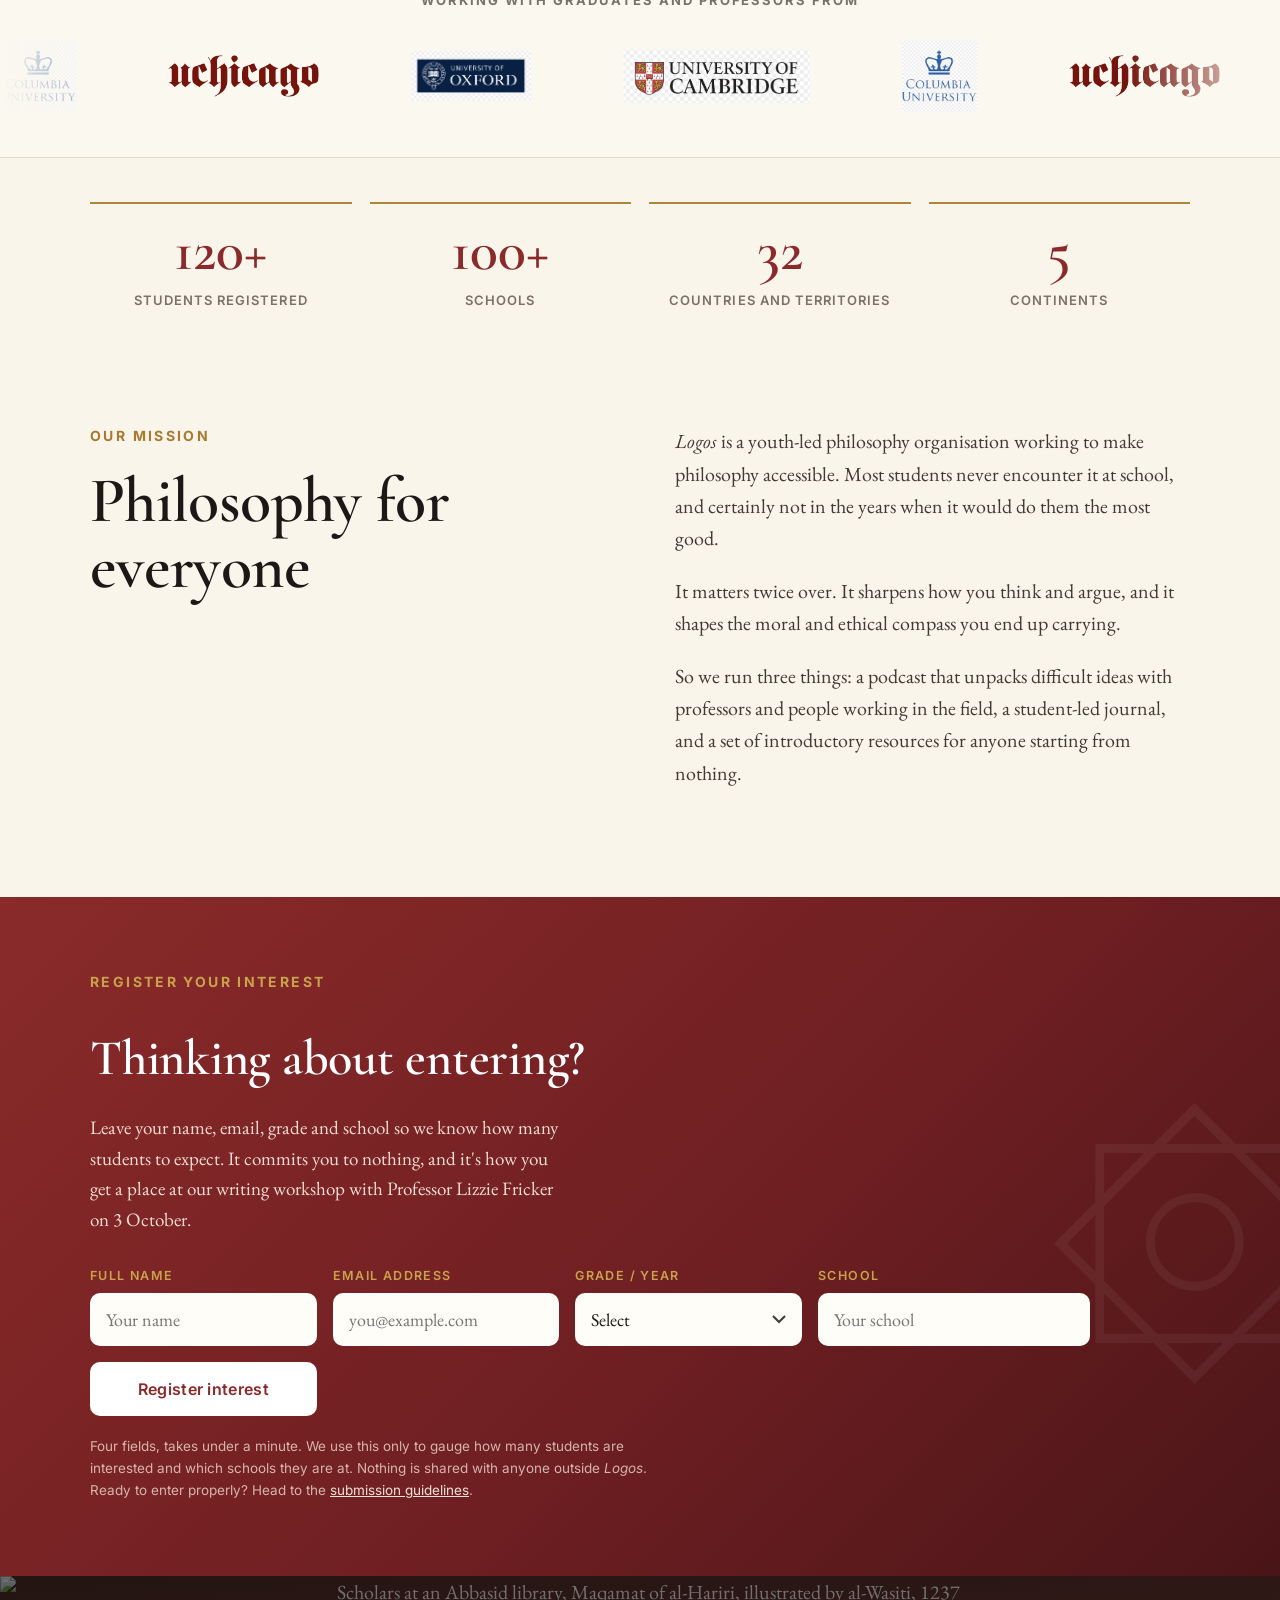
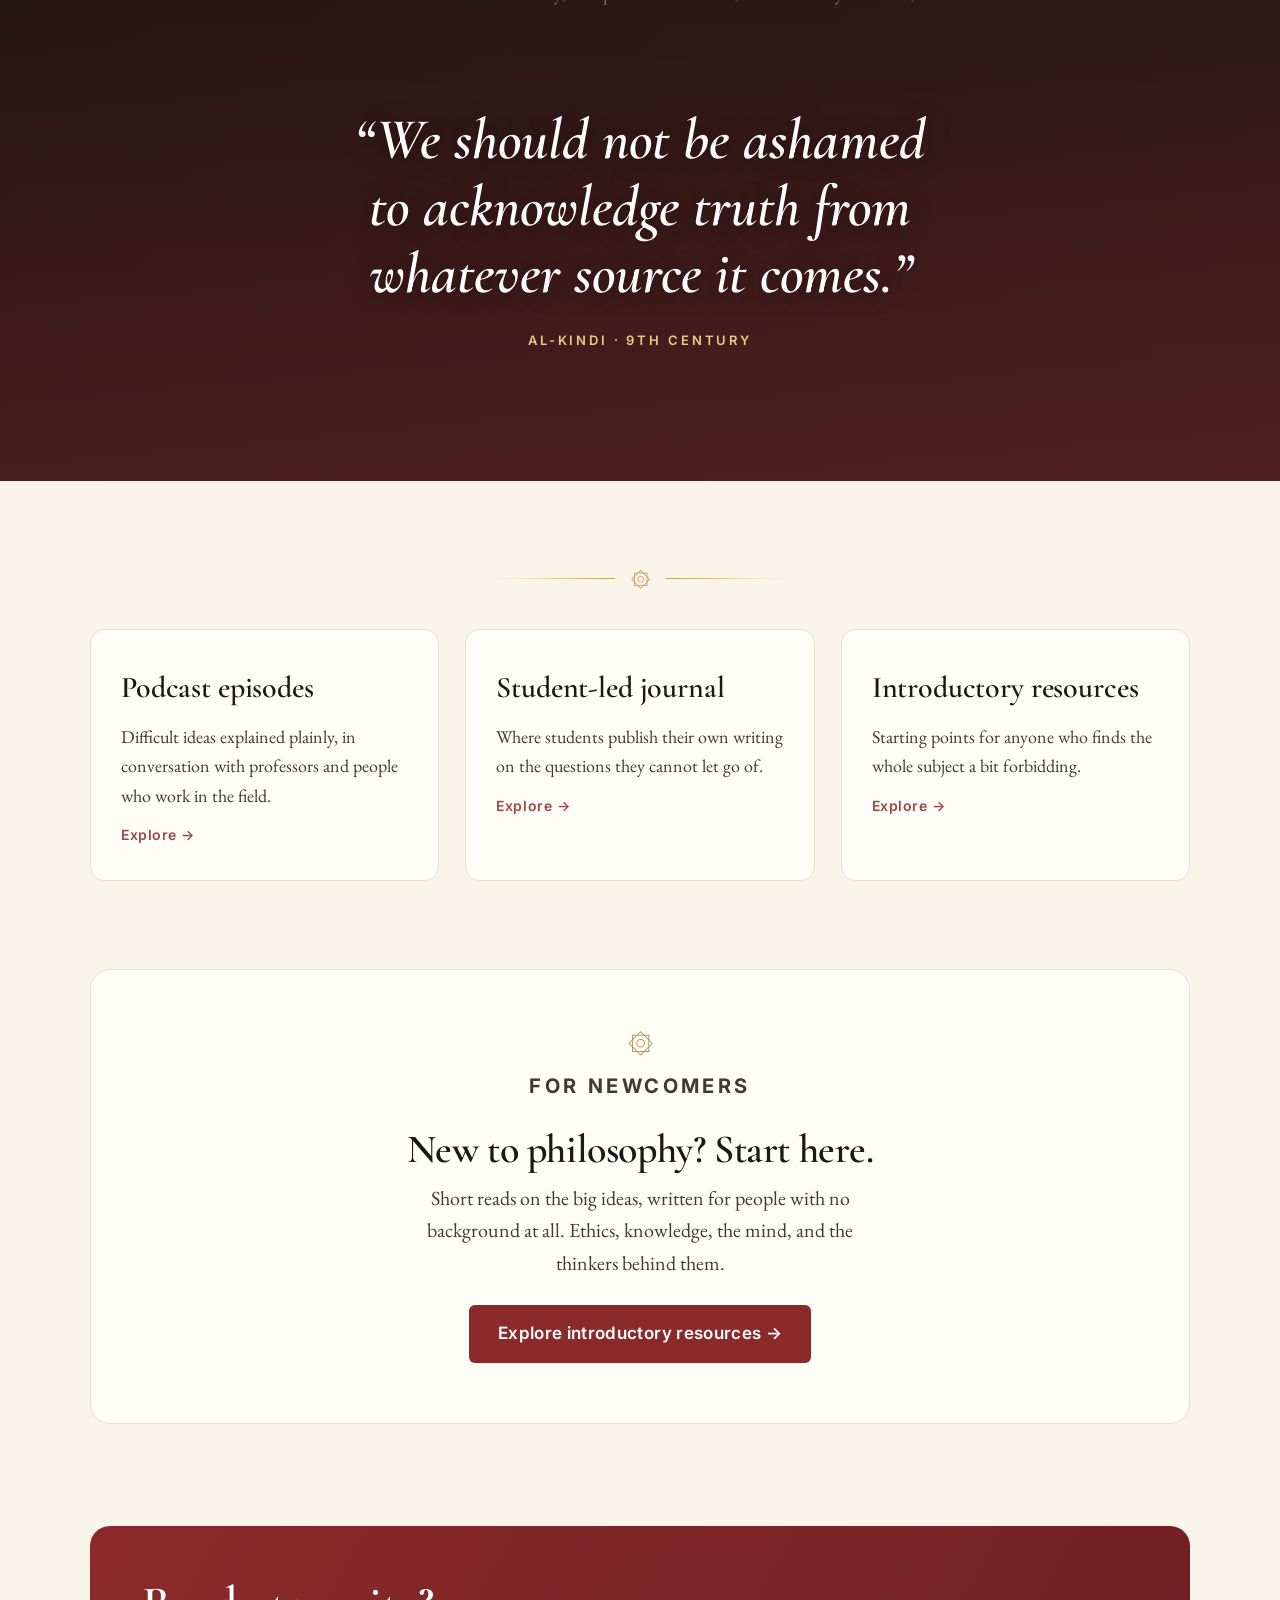
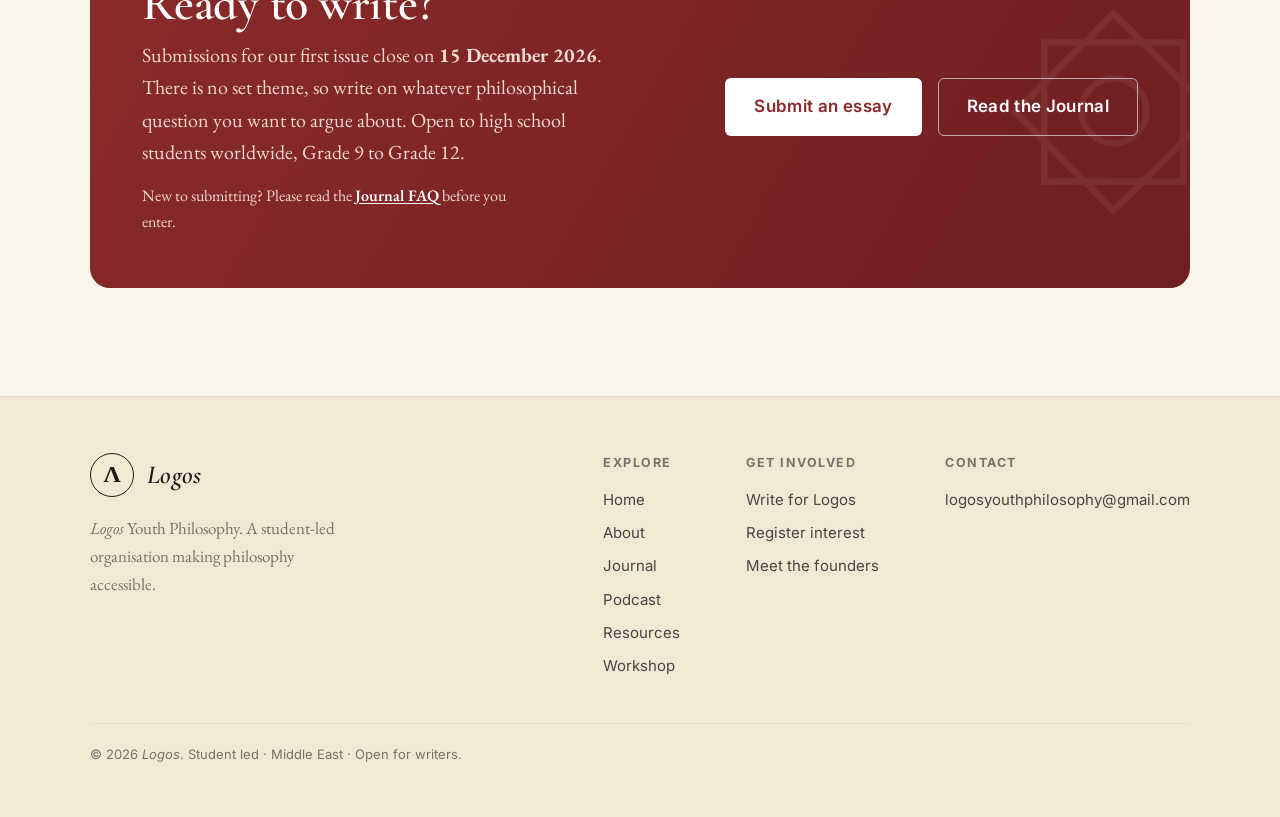
==== commit 9f96e8f6: "Replace outreach stat with continents count" ====
--- a/index.html
+++ b/index.html
@@ -82,7 +82,7 @@
     <div class="stat"><span class="num">120+</span><span class="lbl">Students registered</span></div>
     <div class="stat"><span class="num">100+</span><span class="lbl">Schools</span></div>
     <div class="stat"><span class="num">32</span><span class="lbl">Countries and territories</span></div>
-    <div class="stat"><span class="num">47</span><span class="lbl">Philosophy institutions contacted</span></div>
+    <div class="stat"><span class="num">5</span><span class="lbl">Continents</span></div>
   </div>
 </section>
 
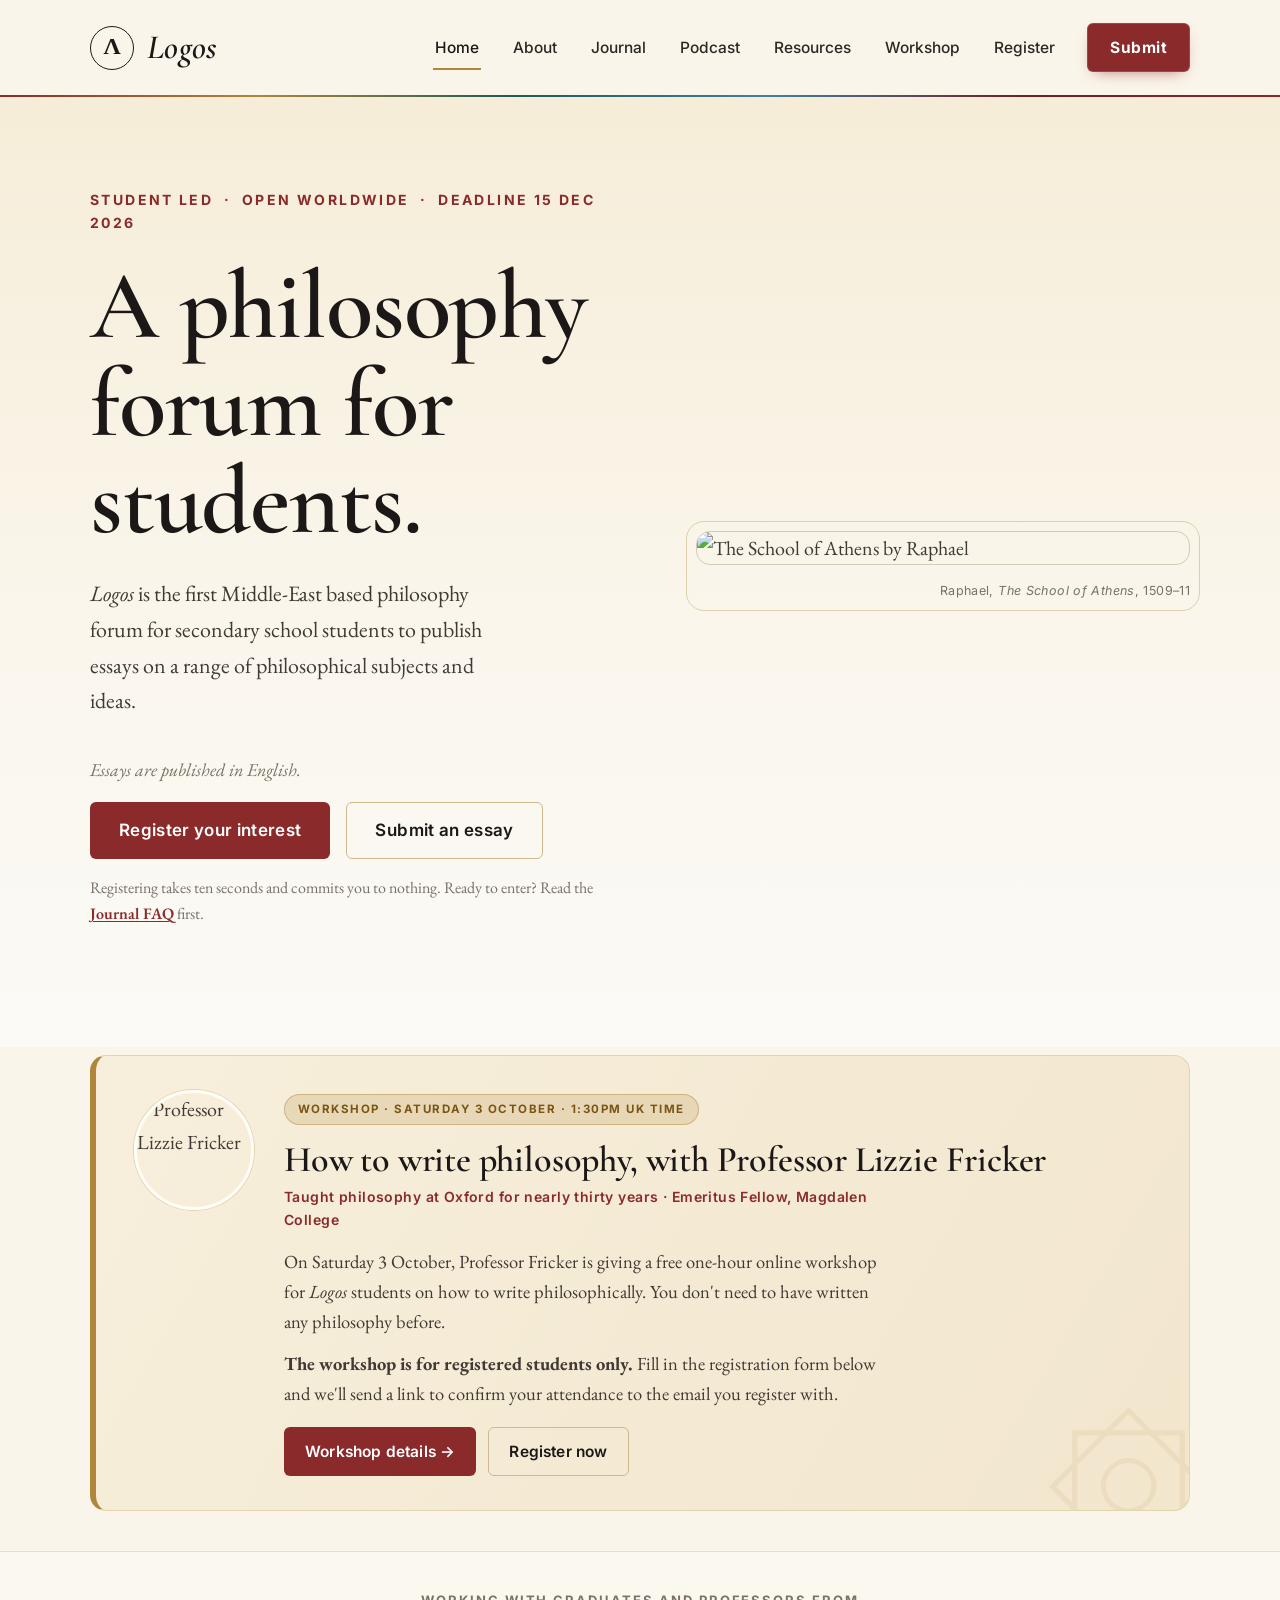
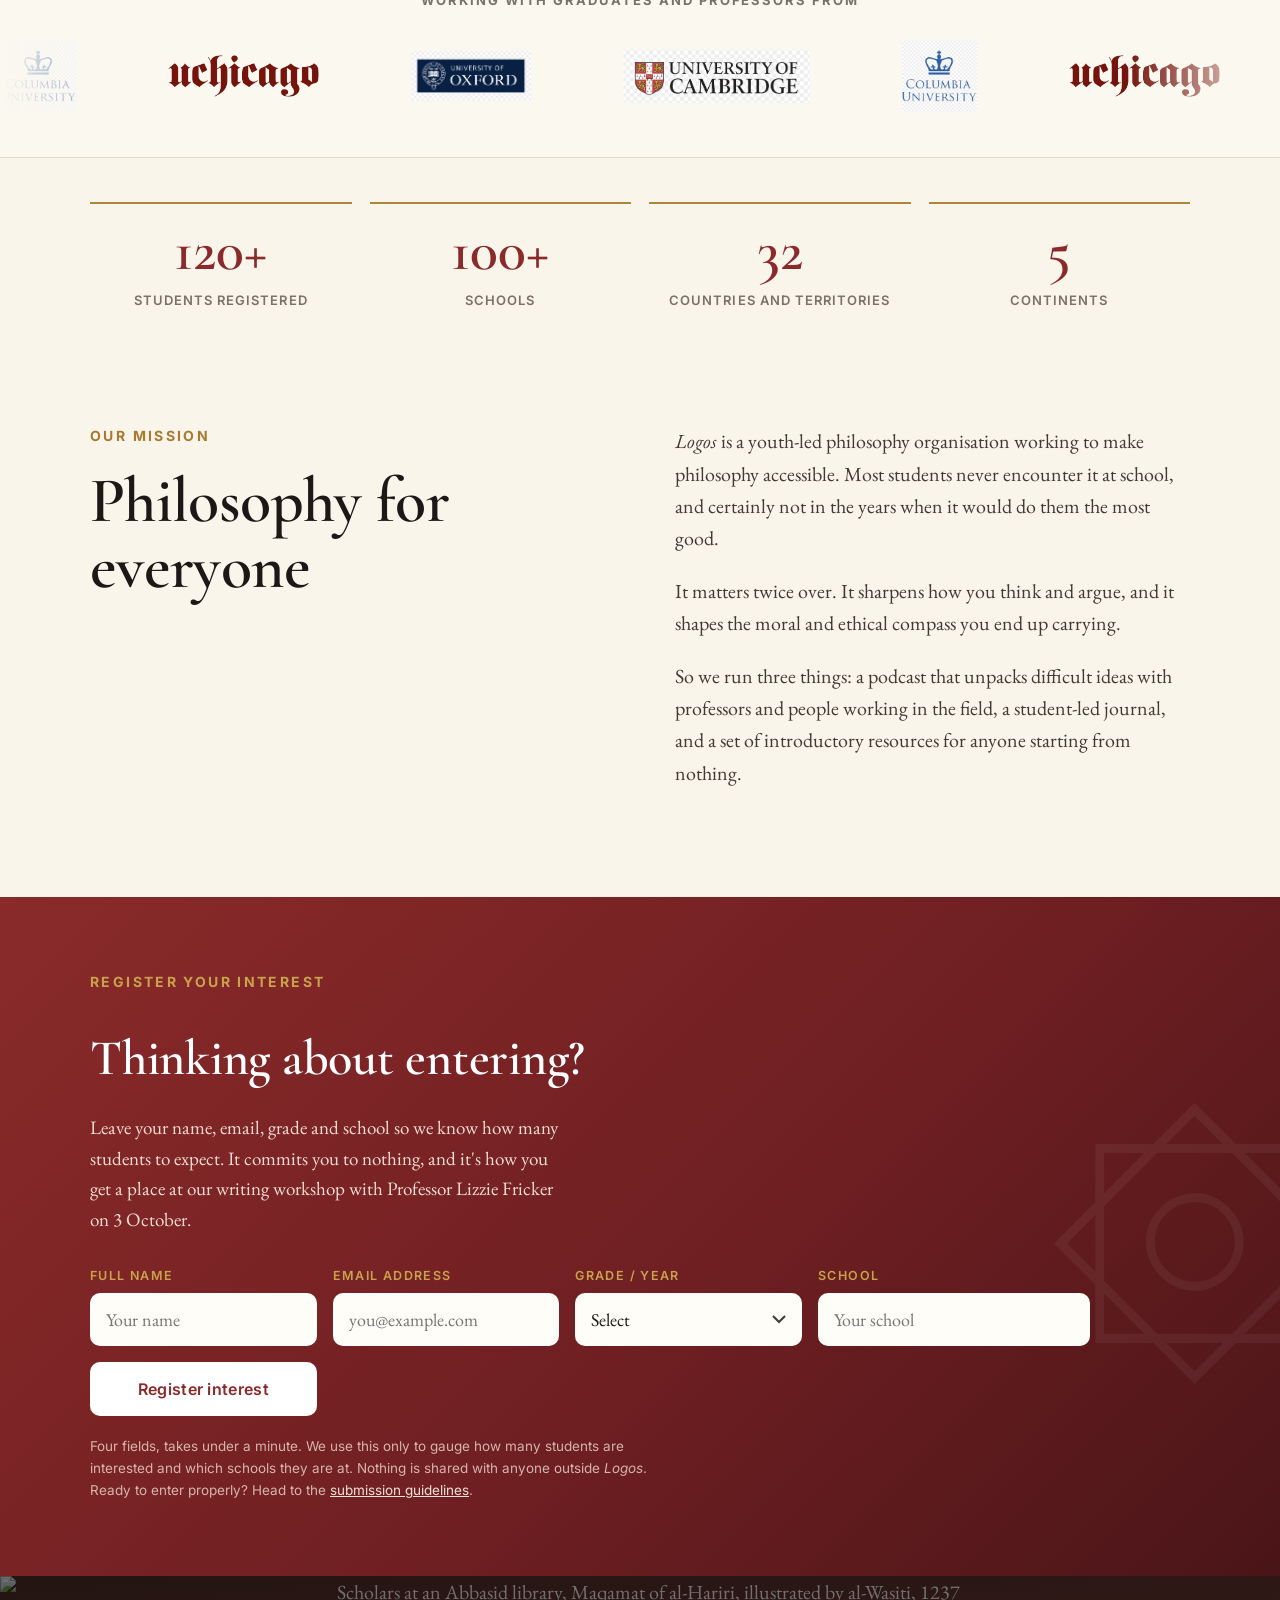
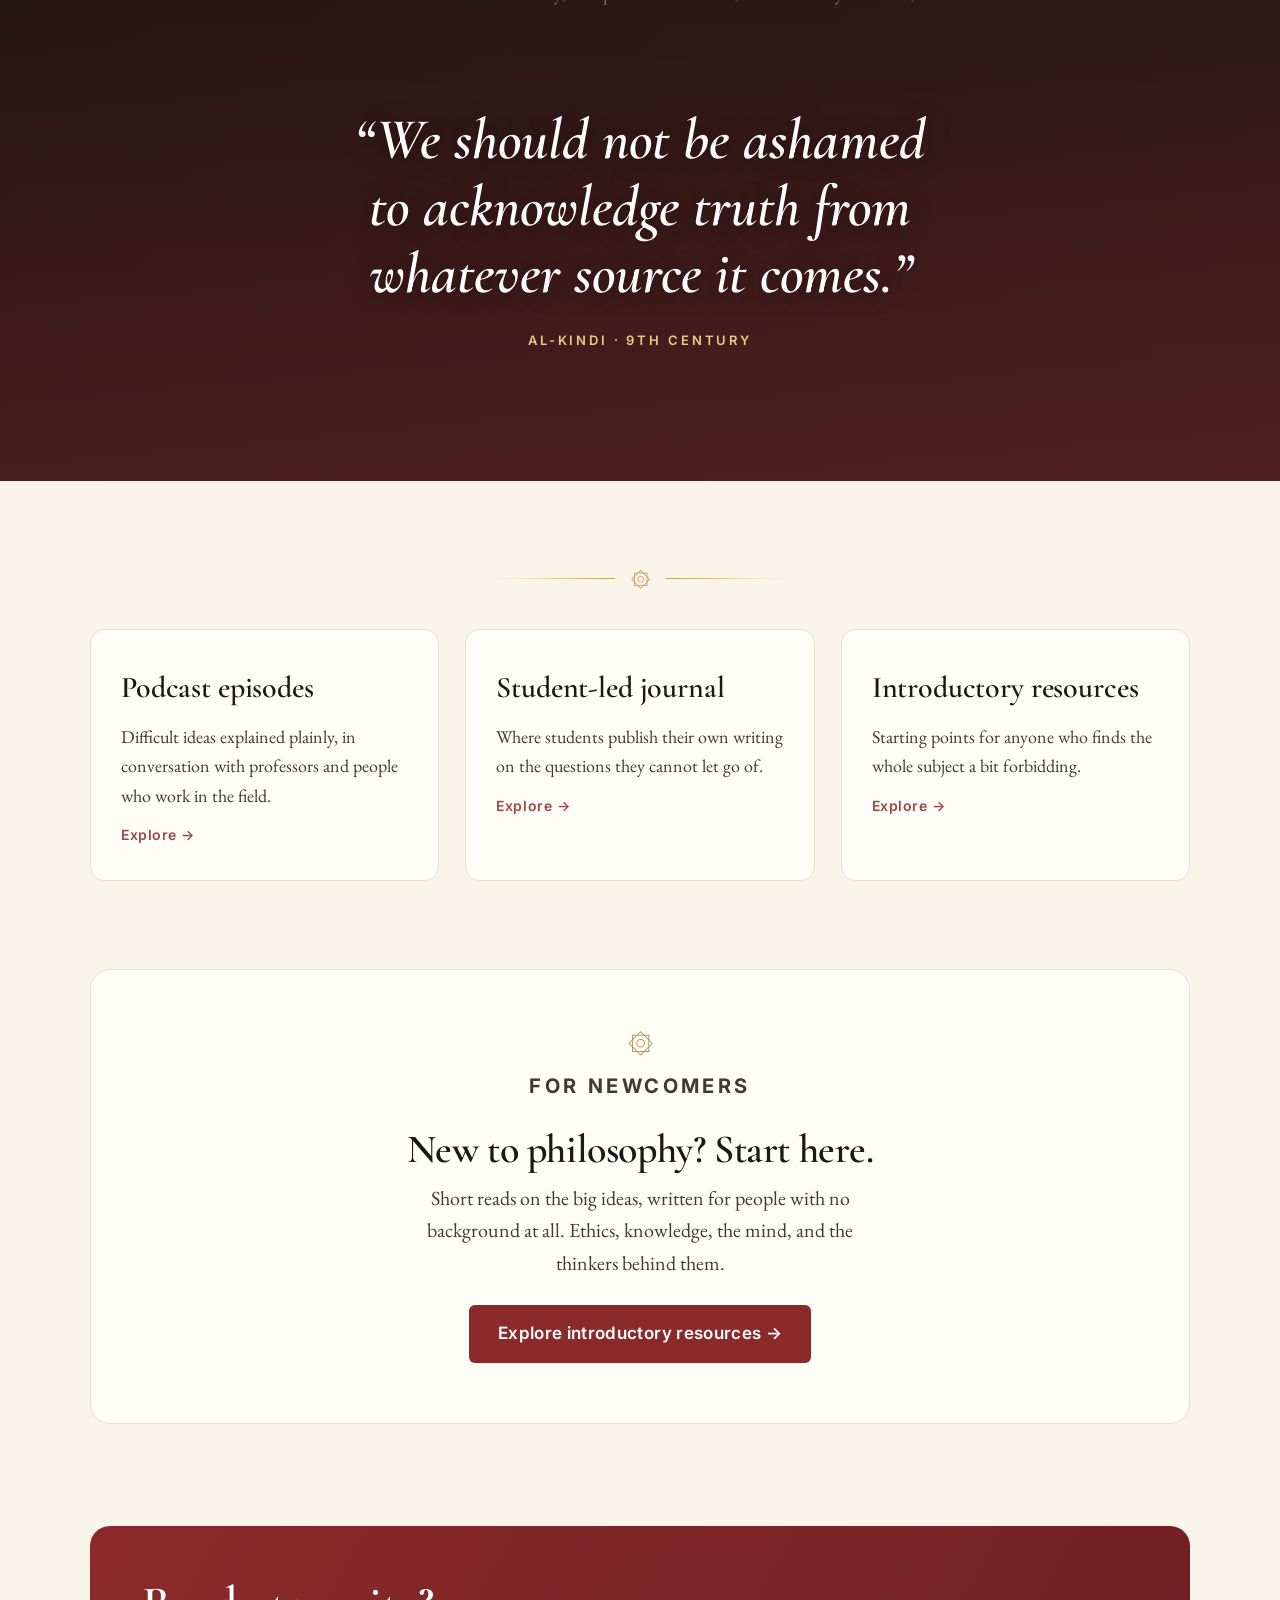
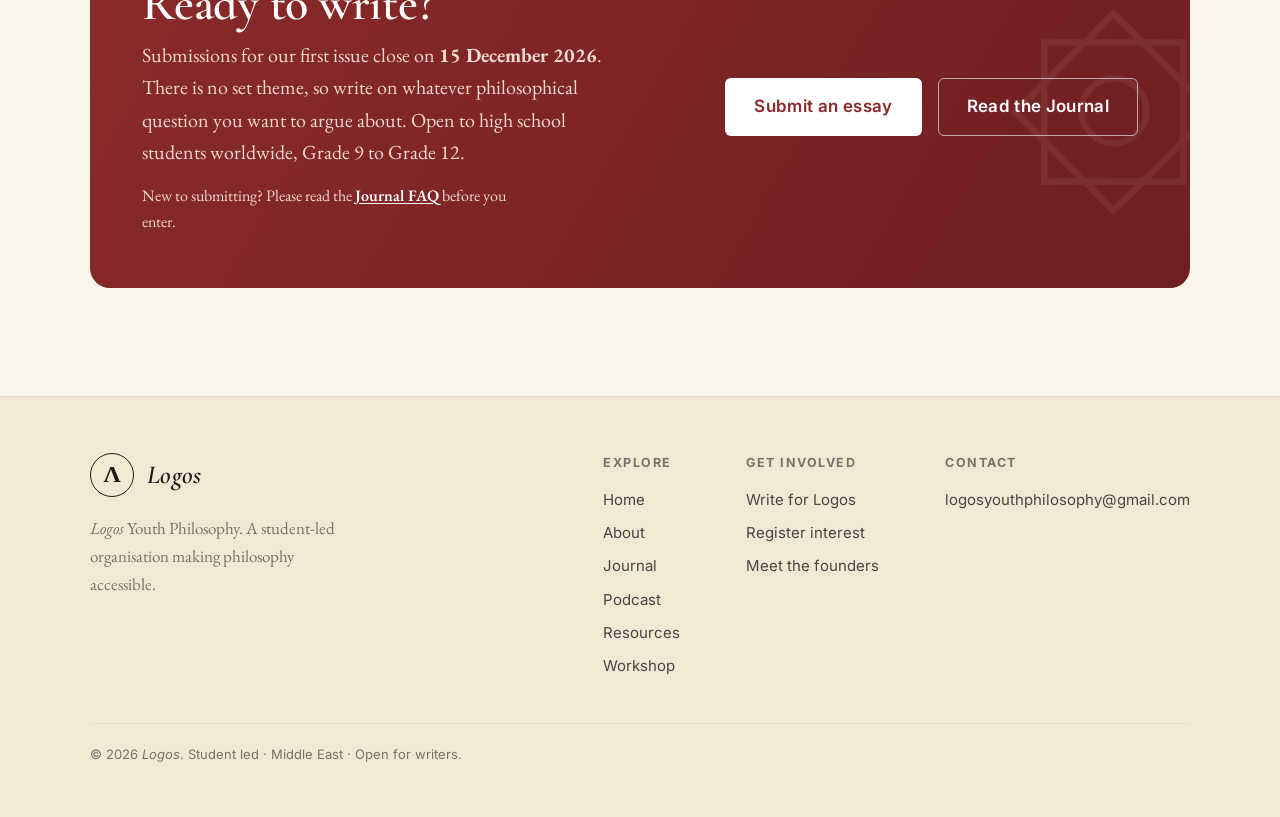
==== commit 7a7ee1e9: "Show Professor Fricker's photo on workshop page and banners" ====
--- a/index.html
+++ b/index.html
@@ -54,7 +54,7 @@
 <section class="block" style="padding-top:8px;padding-bottom:40px;">
   <div class="wrap">
     <div class="notice">
-      <div class="n-mark">&#9998;</div>
+      <img class="n-photo" src="team/fricker.jpg" alt="Professor Lizzie Fricker">
       <div class="n-body">
         <p class="pill">Workshop &middot; Saturday 3 October &middot; 1:30pm UK time</p>
         <h2>How to write philosophy, with Professor Lizzie Fricker</h2>
--- a/styles.css
+++ b/styles.css
@@ -482,3 +482,7 @@
 .stats .num{display:block;font-family:var(--serif);font-weight:600;font-size:clamp(40px,5vw,58px);line-height:1;color:var(--maroon);}
 .stats .lbl{display:block;margin-top:10px;font-family:var(--sans);font-size:13px;font-weight:600;letter-spacing:.08em;text-transform:uppercase;color:var(--muted);}
 @media(max-width:760px){.stats .grid{grid-template-columns:1fr 1fr;}}
+
+.speaker-photo{display:block;width:100%;max-width:220px;height:auto;aspect-ratio:183/325;object-fit:cover;border-radius:14px;border:1px solid var(--line);margin-top:26px;box-shadow:0 18px 40px -28px rgba(90,55,20,.5);}
+.notice .n-photo{flex:0 0 120px;width:120px;height:120px;border-radius:50%;object-fit:cover;object-position:50% 22%;border:3px solid #fffdf8;box-shadow:0 0 0 1px #e3d3ae;position:relative;}
+@media(max-width:720px){.notice .n-photo{width:96px;height:96px;flex-basis:96px;}}
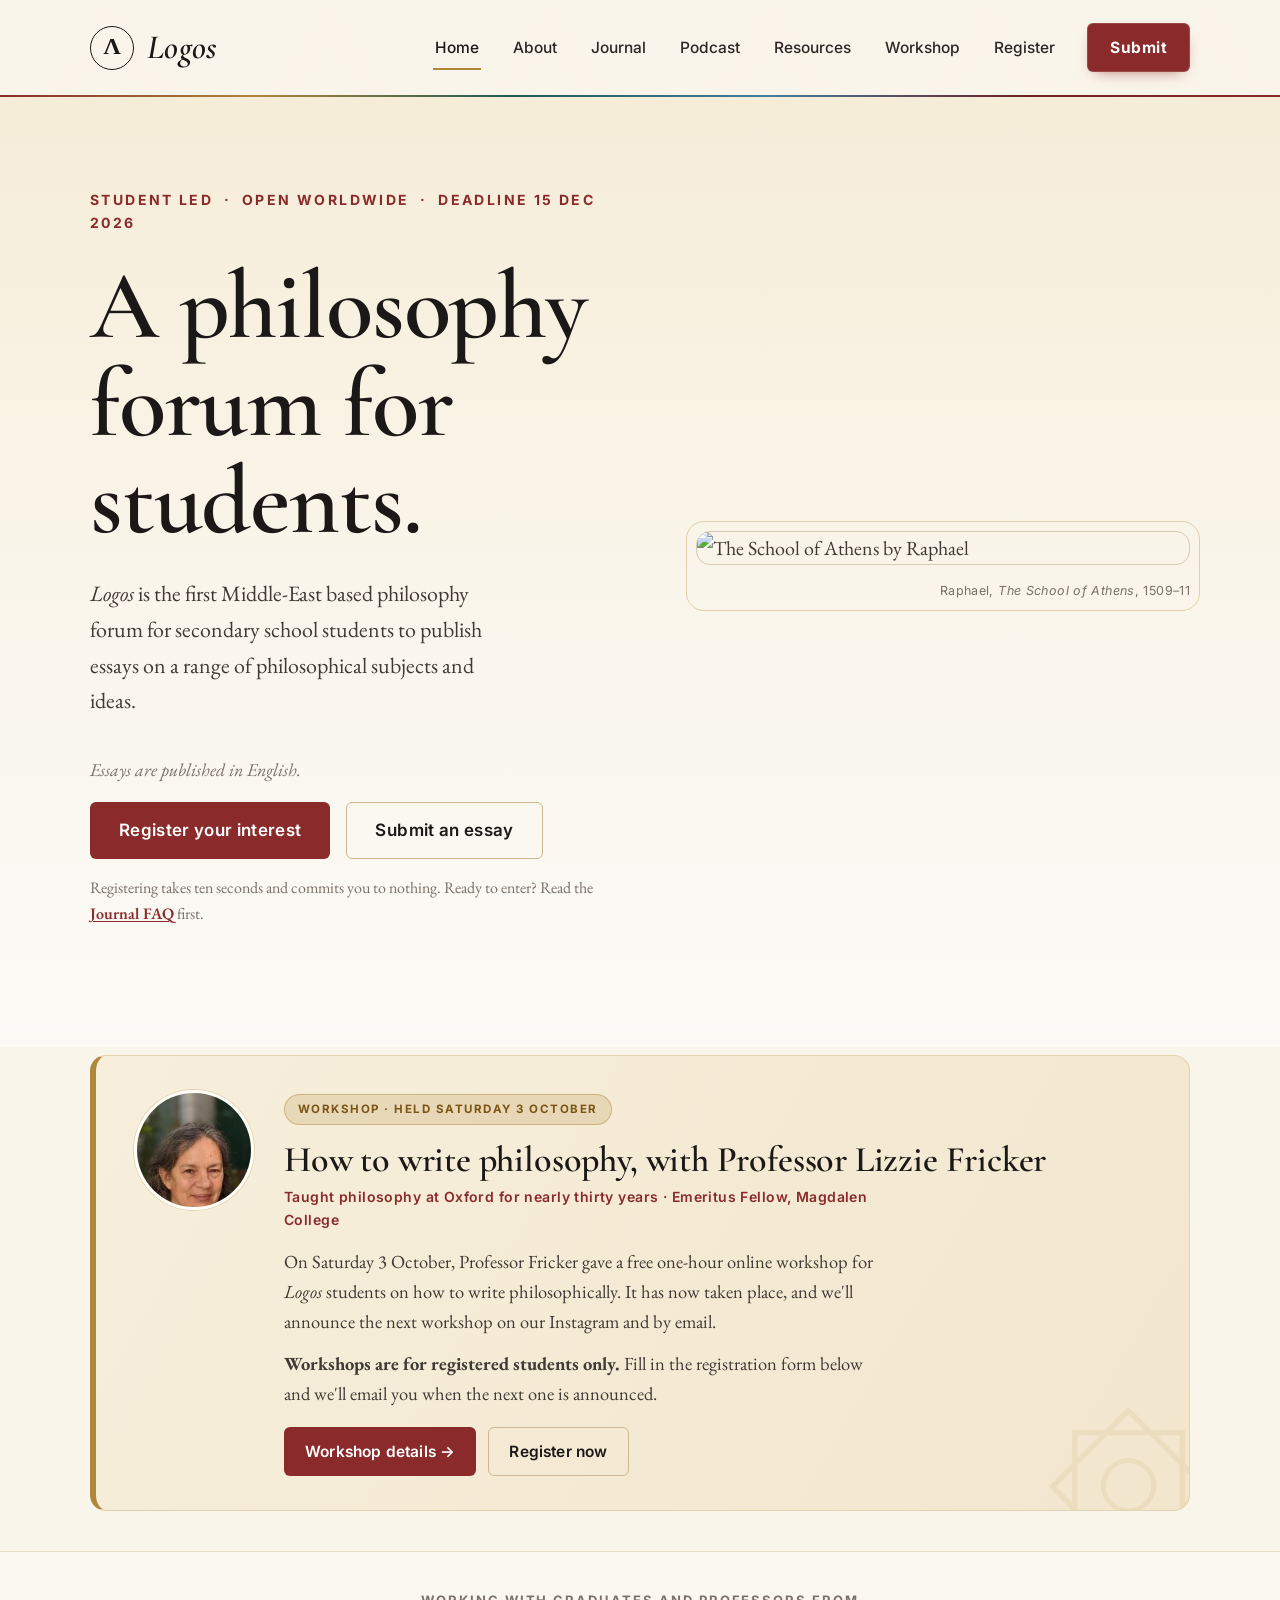
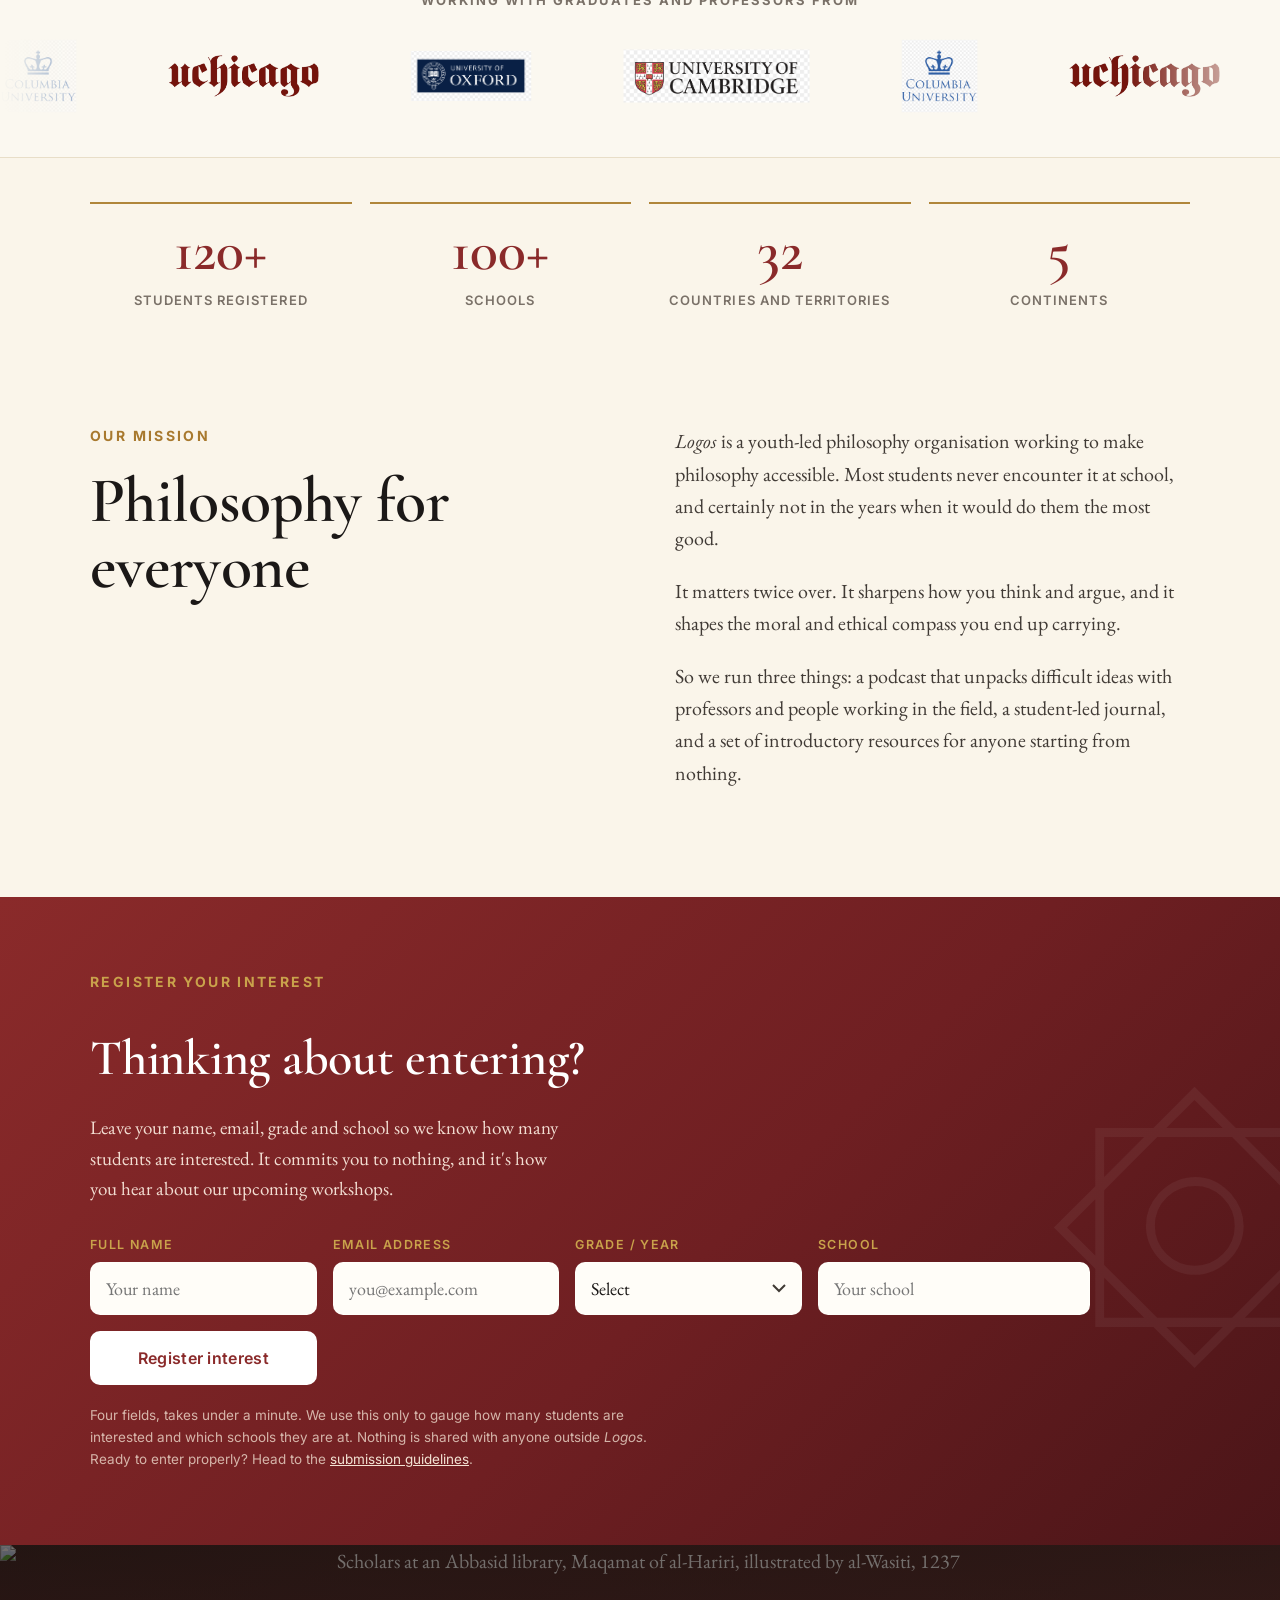
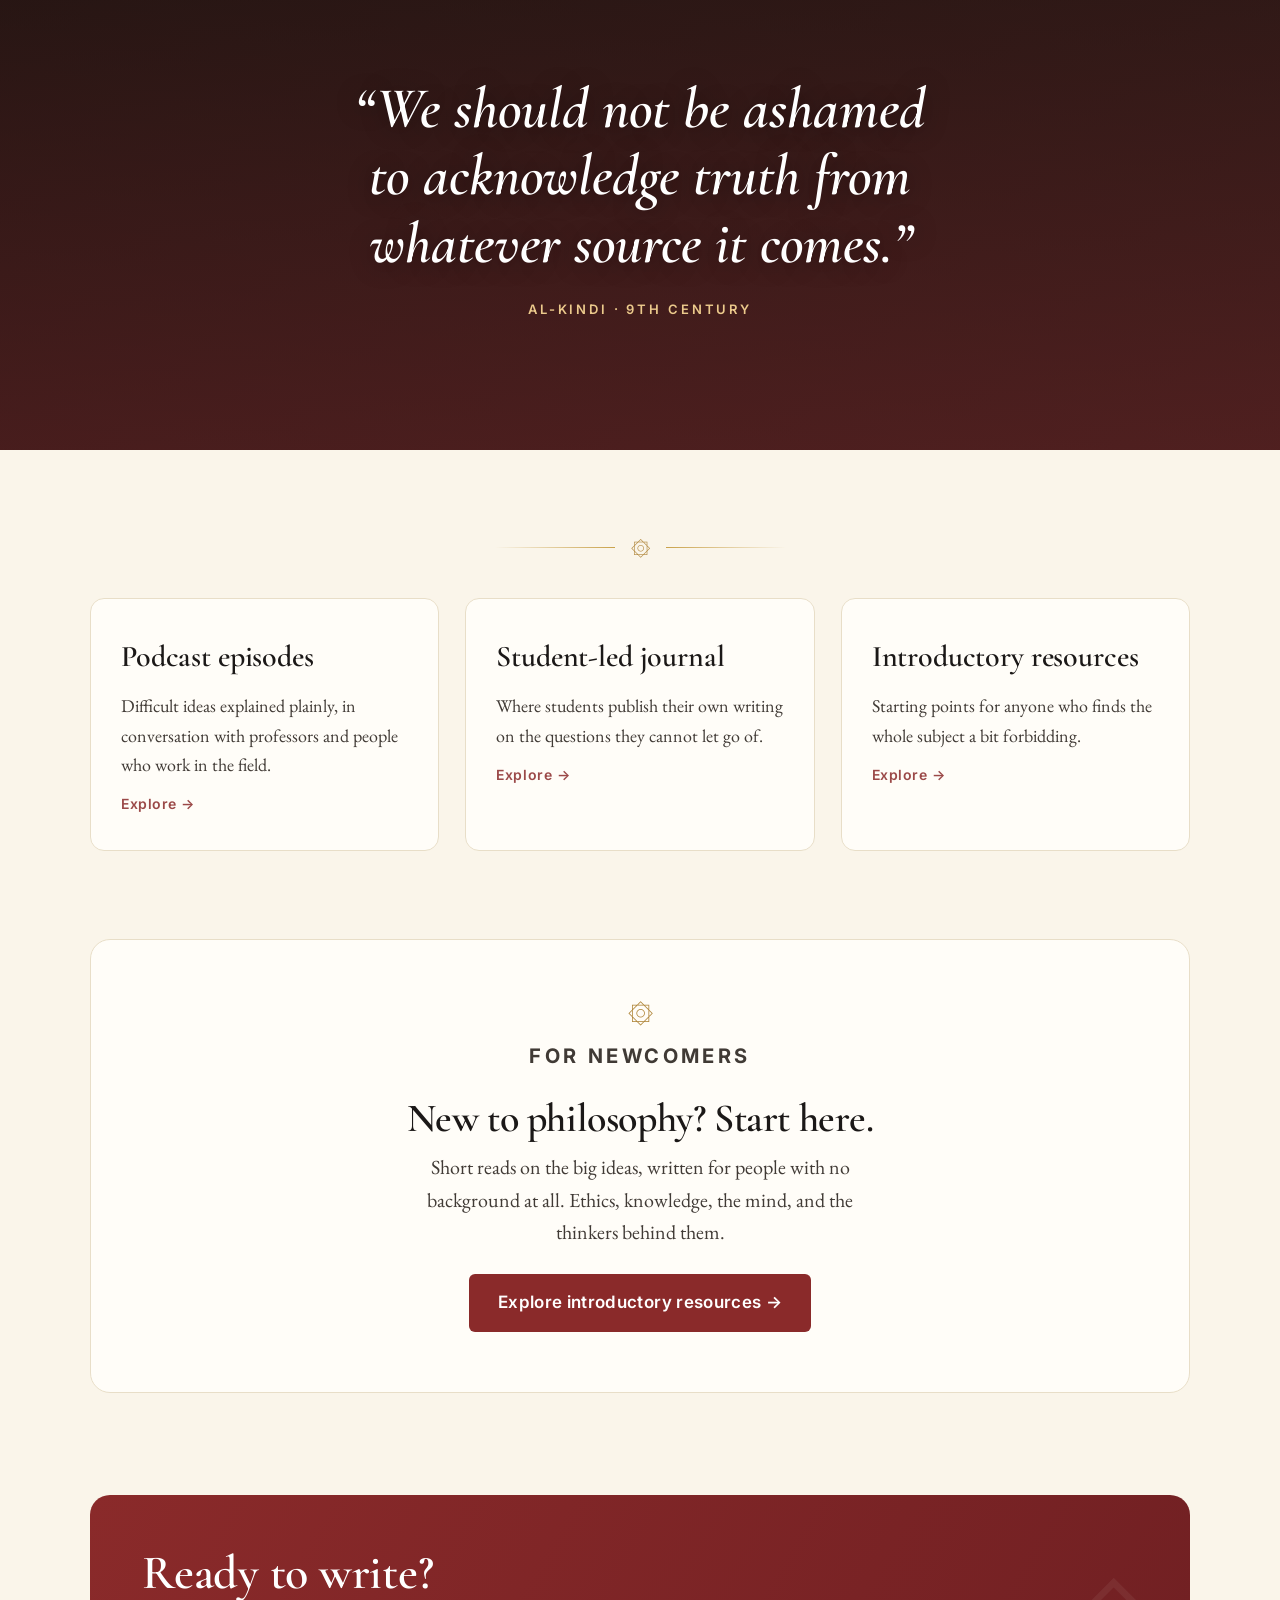
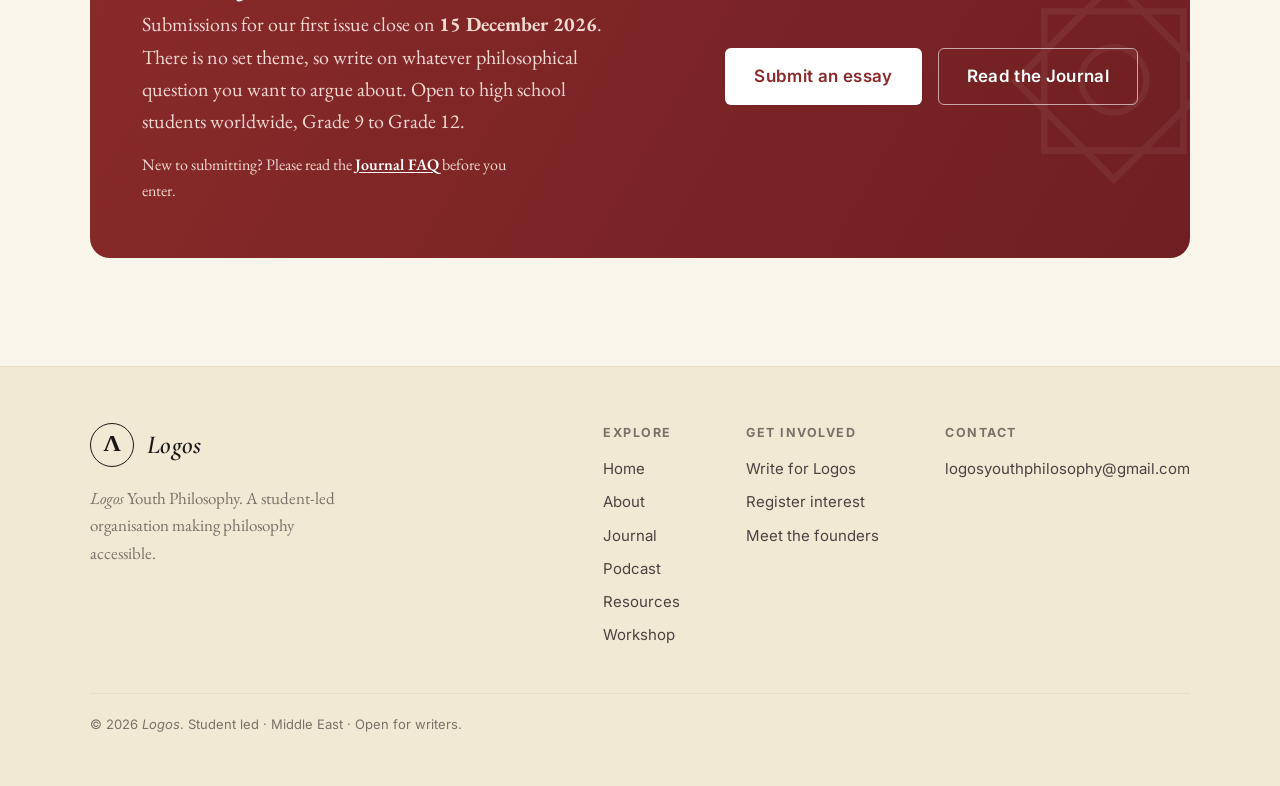
==== commit 3e58344f: "Home page: workshop is completed [skip netlify] Co-Authored-By: Claude Sonnet 5.5 <noreply@anthropic" ====
--- a/index.html
+++ b/index.html
@@ -56,11 +56,11 @@
     <div class="notice">
       <img class="n-photo" src="team/fricker.jpg" alt="Professor Lizzie Fricker">
       <div class="n-body">
-        <p class="pill">Workshop &middot; Saturday 3 October &middot; 1:30pm UK time</p>
+        <p class="pill">Workshop &middot; Held Saturday 3 October</p>
         <h2>How to write philosophy, with Professor Lizzie Fricker</h2>
         <p class="n-role">Taught philosophy at Oxford for nearly thirty years &middot; Emeritus Fellow, Magdalen College</p>
-        <p>On Saturday 3 October, Professor Fricker is giving a free one-hour online workshop for <em>Logos</em> students on how to write philosophically. You don't need to have written any philosophy before.</p>
-        <p><strong>The workshop is for registered students only.</strong> Fill in the registration form below and we'll send a link to confirm your attendance to the email you register with.</p>
+        <p>On Saturday 3 October, Professor Fricker gave a free one-hour online workshop for <em>Logos</em> students on how to write philosophically. It has now taken place, and we'll announce the next workshop on our Instagram and by email.</p>
+        <p><strong>Workshops are for registered students only.</strong> Fill in the registration form below and we'll email you when the next one is announced.</p>
         <div class="cta-row">
           <a href="workshop.html" class="btn btn-solid">Workshop details &rarr;</a>
           <a href="#register-interest" class="btn btn-outline">Register now</a>
@@ -108,7 +108,7 @@
   <div class="wrap">
     <p class="eyebrow">Register your interest</p>
     <h2>Thinking about entering?</h2>
-    <p class="reg-intro">Leave your name, email, grade and school so we know how many students to expect. It commits you to nothing, and it's how you get a place at our writing workshop with Professor Lizzie Fricker on 3 October.</p>
+    <p class="reg-intro">Leave your name, email, grade and school so we know how many students are interested. It commits you to nothing, and it's how you hear about our upcoming workshops.</p>
     <form name="register-interest" method="POST" data-netlify="true" data-netlify-honeypot="bot-field" action="/thanks.html" class="reg-form">
         <input type="hidden" name="form-name" value="register-interest">
         <p class="reg-hp"><label>Leave this empty: <input name="bot-field"></label></p>
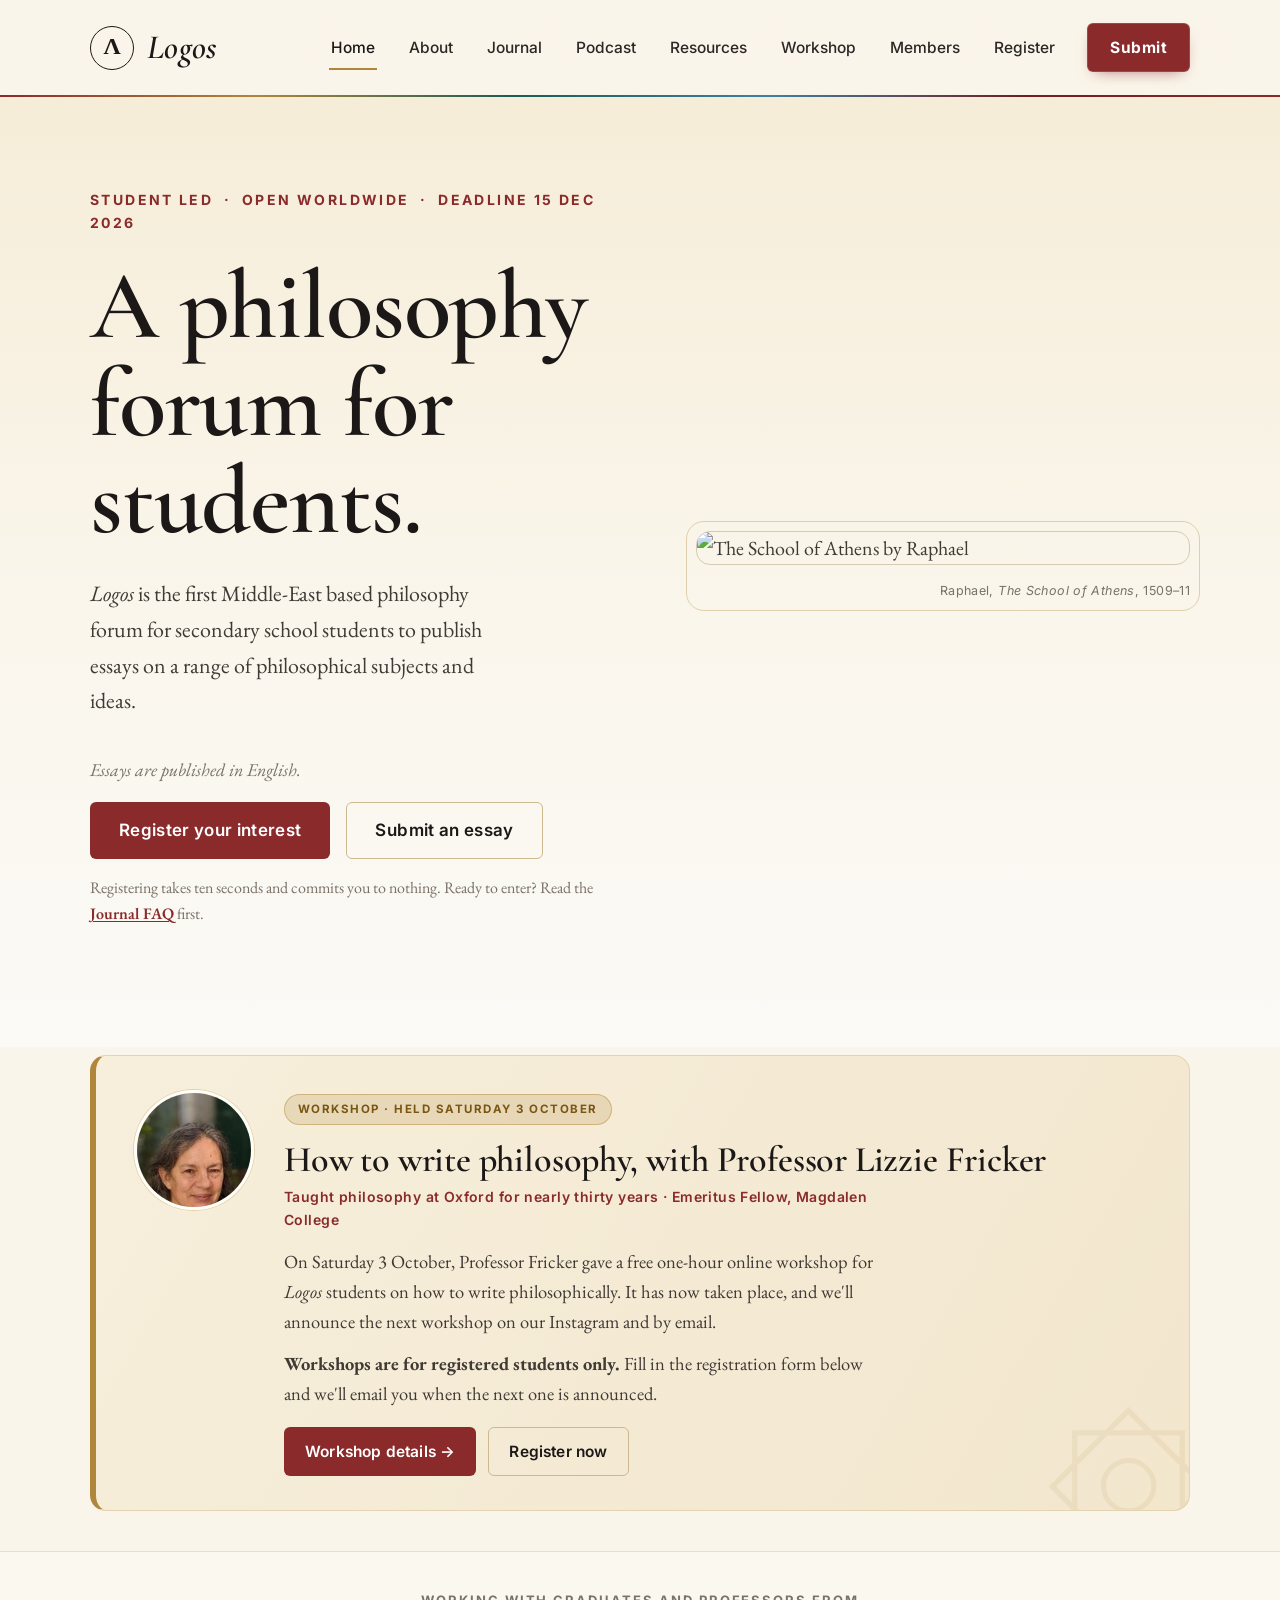
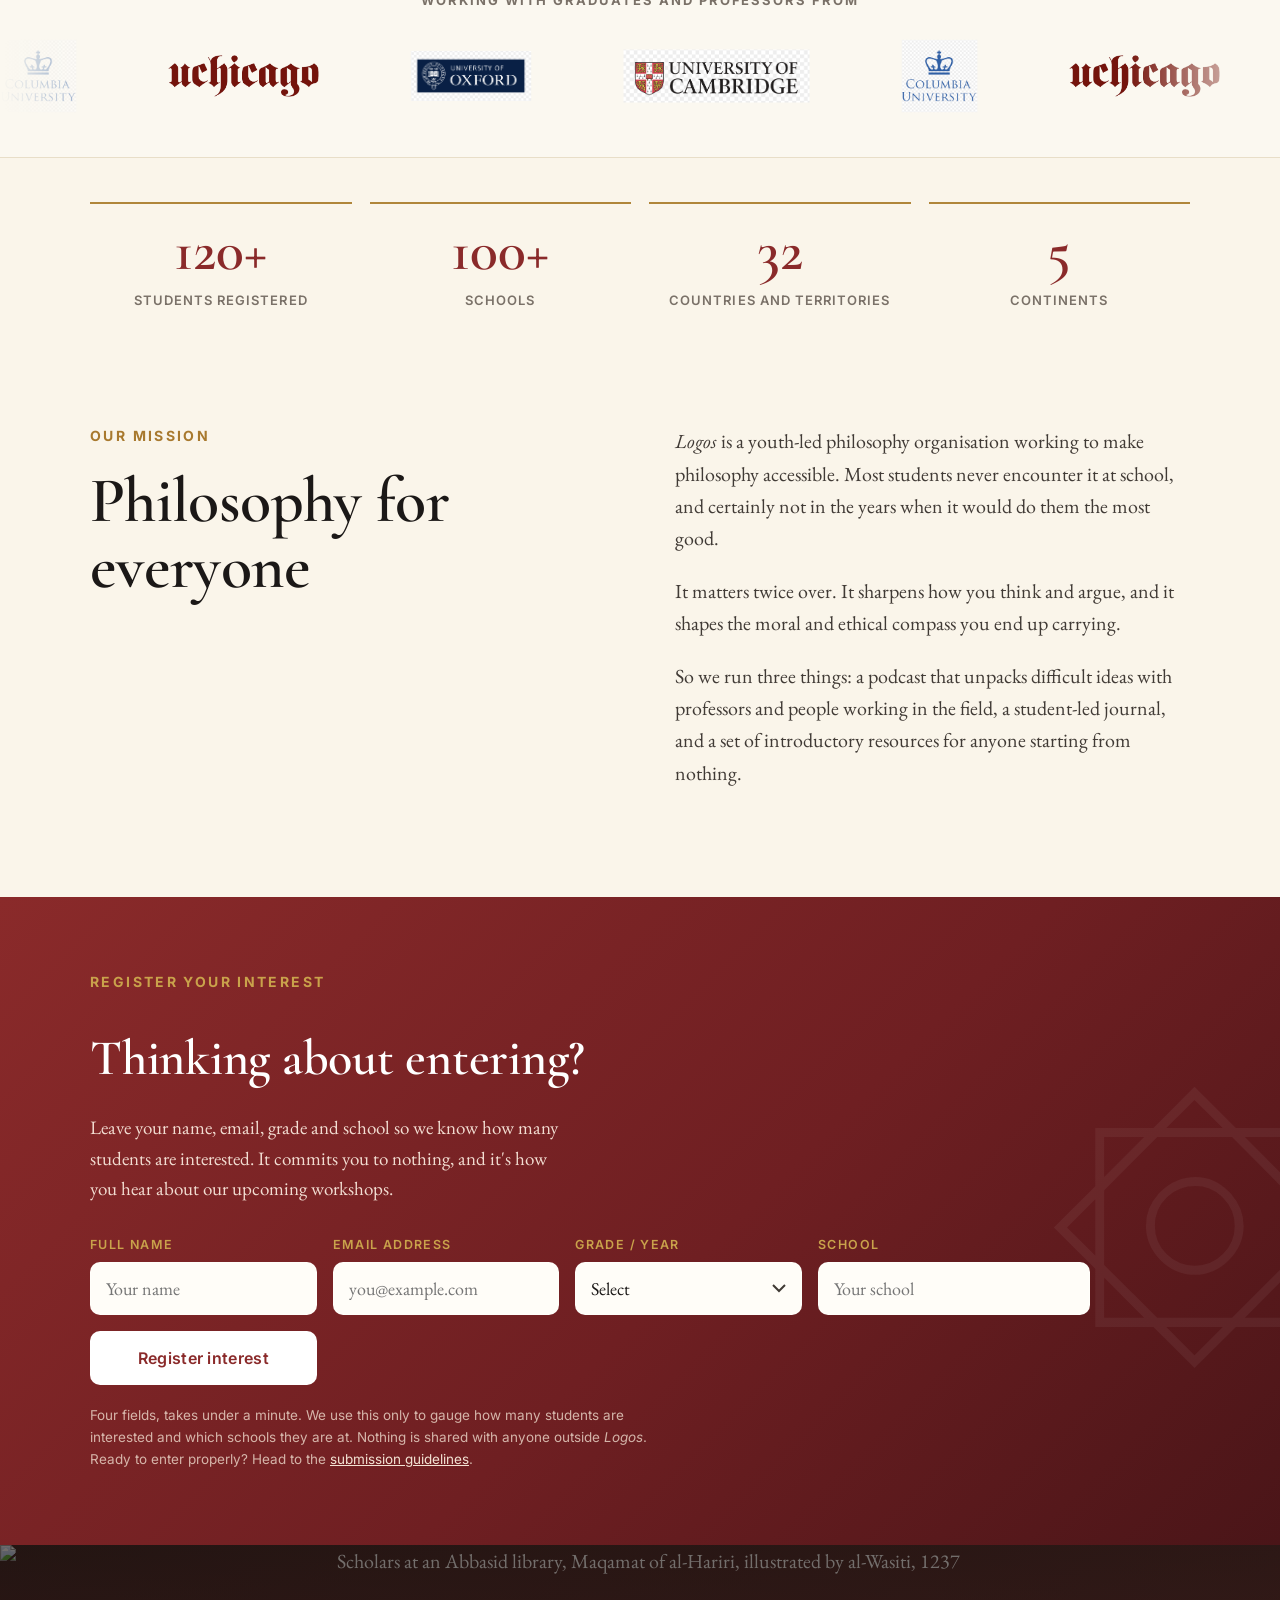
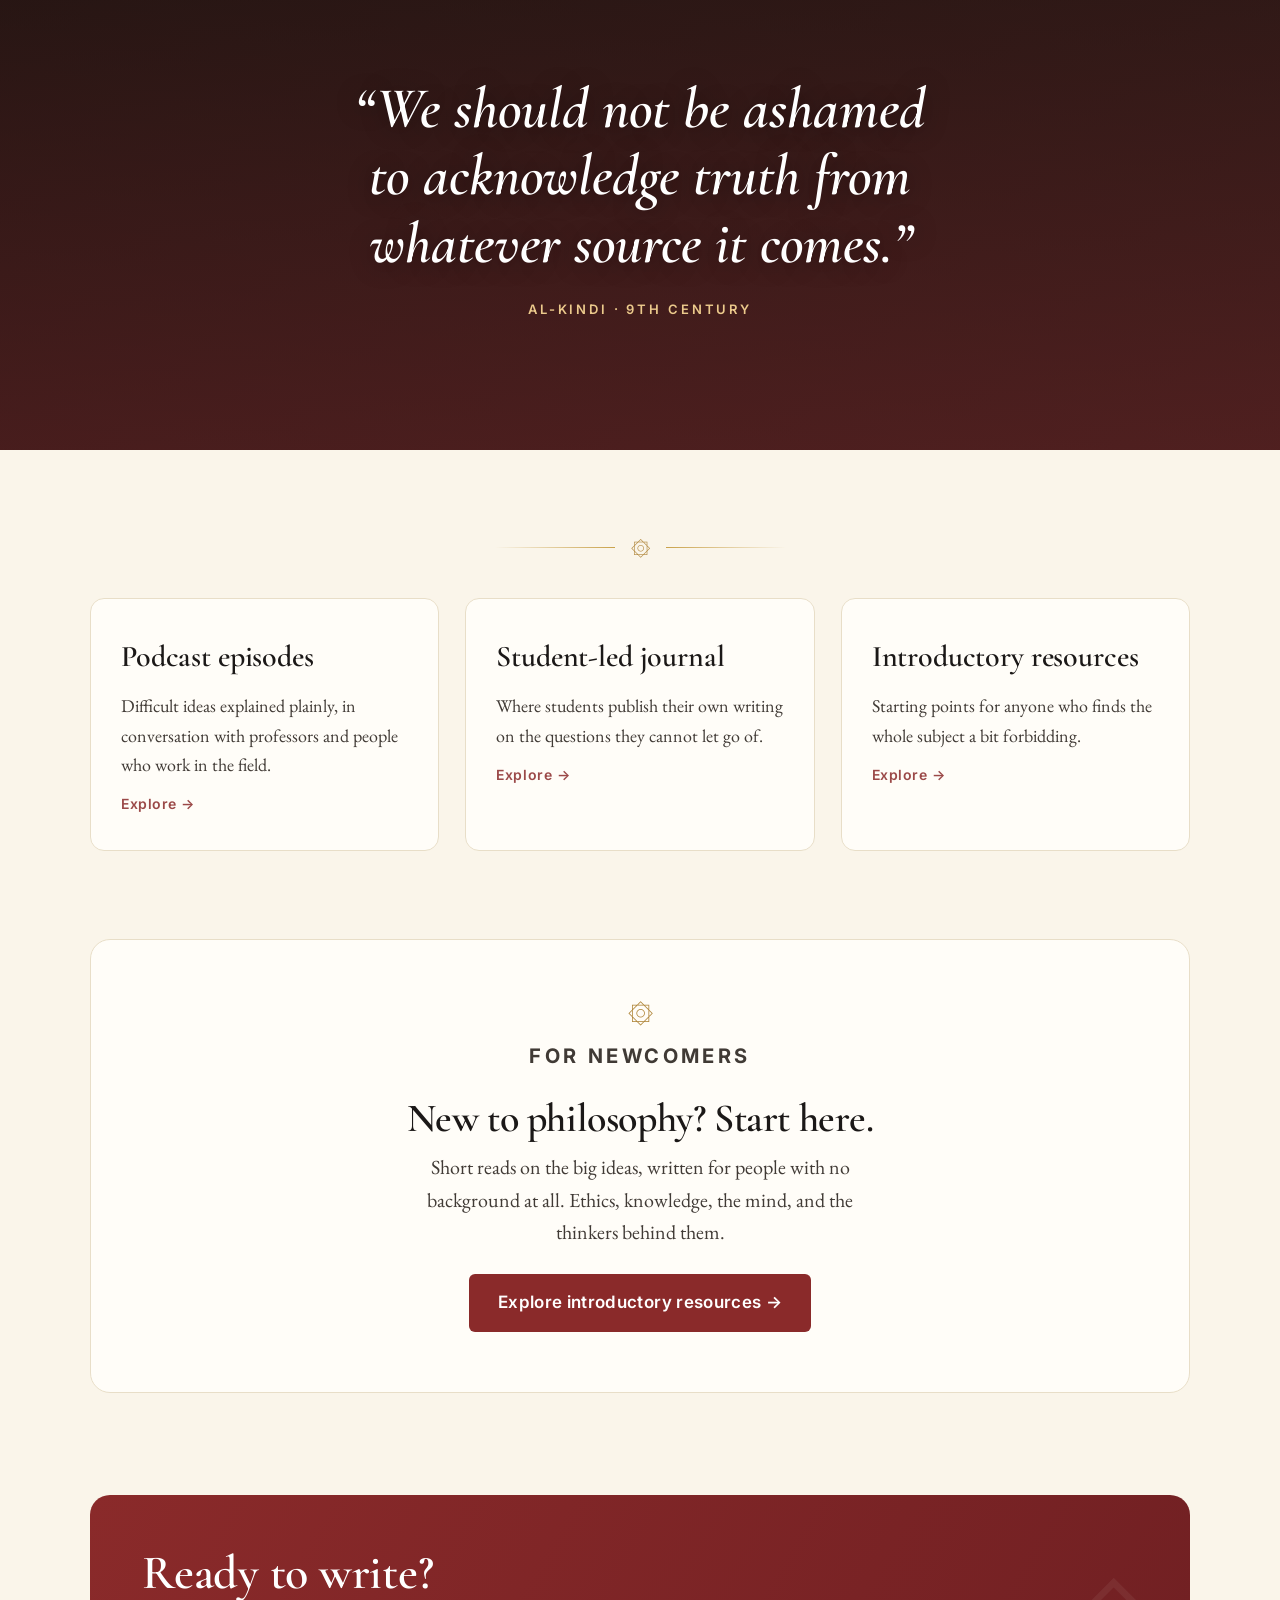
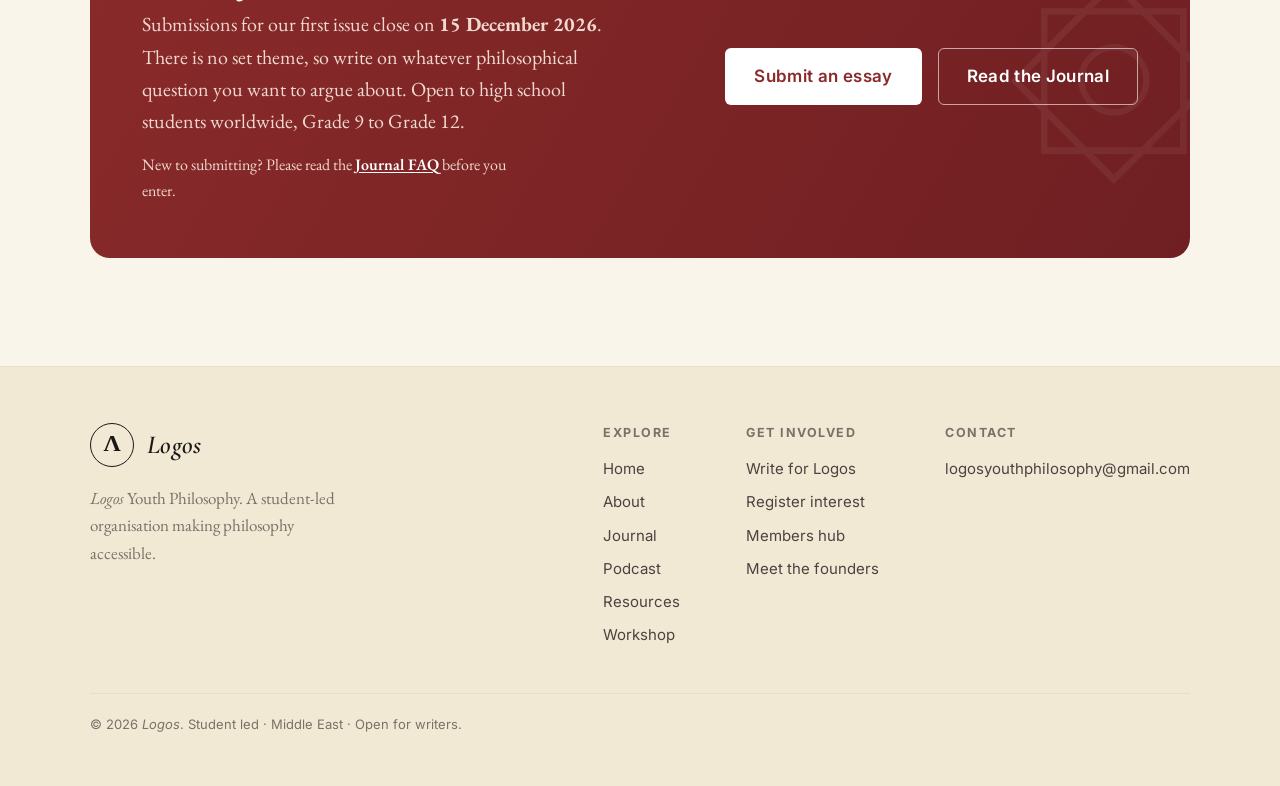
==== commit 3ea8f58e: "Add members hub: noticeboard, workshop resources, key dates, team admin (Supabase) Members-only area" ====
--- a/index.html
+++ b/index.html
@@ -22,6 +22,7 @@
       <a href="podcast.html">Podcast</a>
       <a href="resources.html">Resources</a>
       <a href="workshop.html">Workshop</a>
+      <a href="members.html">Members</a>
       <a href="register.html">Register</a>
       <a href="submit.html" class="btn btn-solid">Submit</a>
     </div>
@@ -228,6 +229,7 @@
         <h4>Get involved</h4>
         <a href="submit.html">Write for Logos</a>
         <a href="register.html">Register interest</a>
+        <a href="members.html">Members hub</a>
           <a href="about.html">Meet the founders</a>
       </div>
       <div>
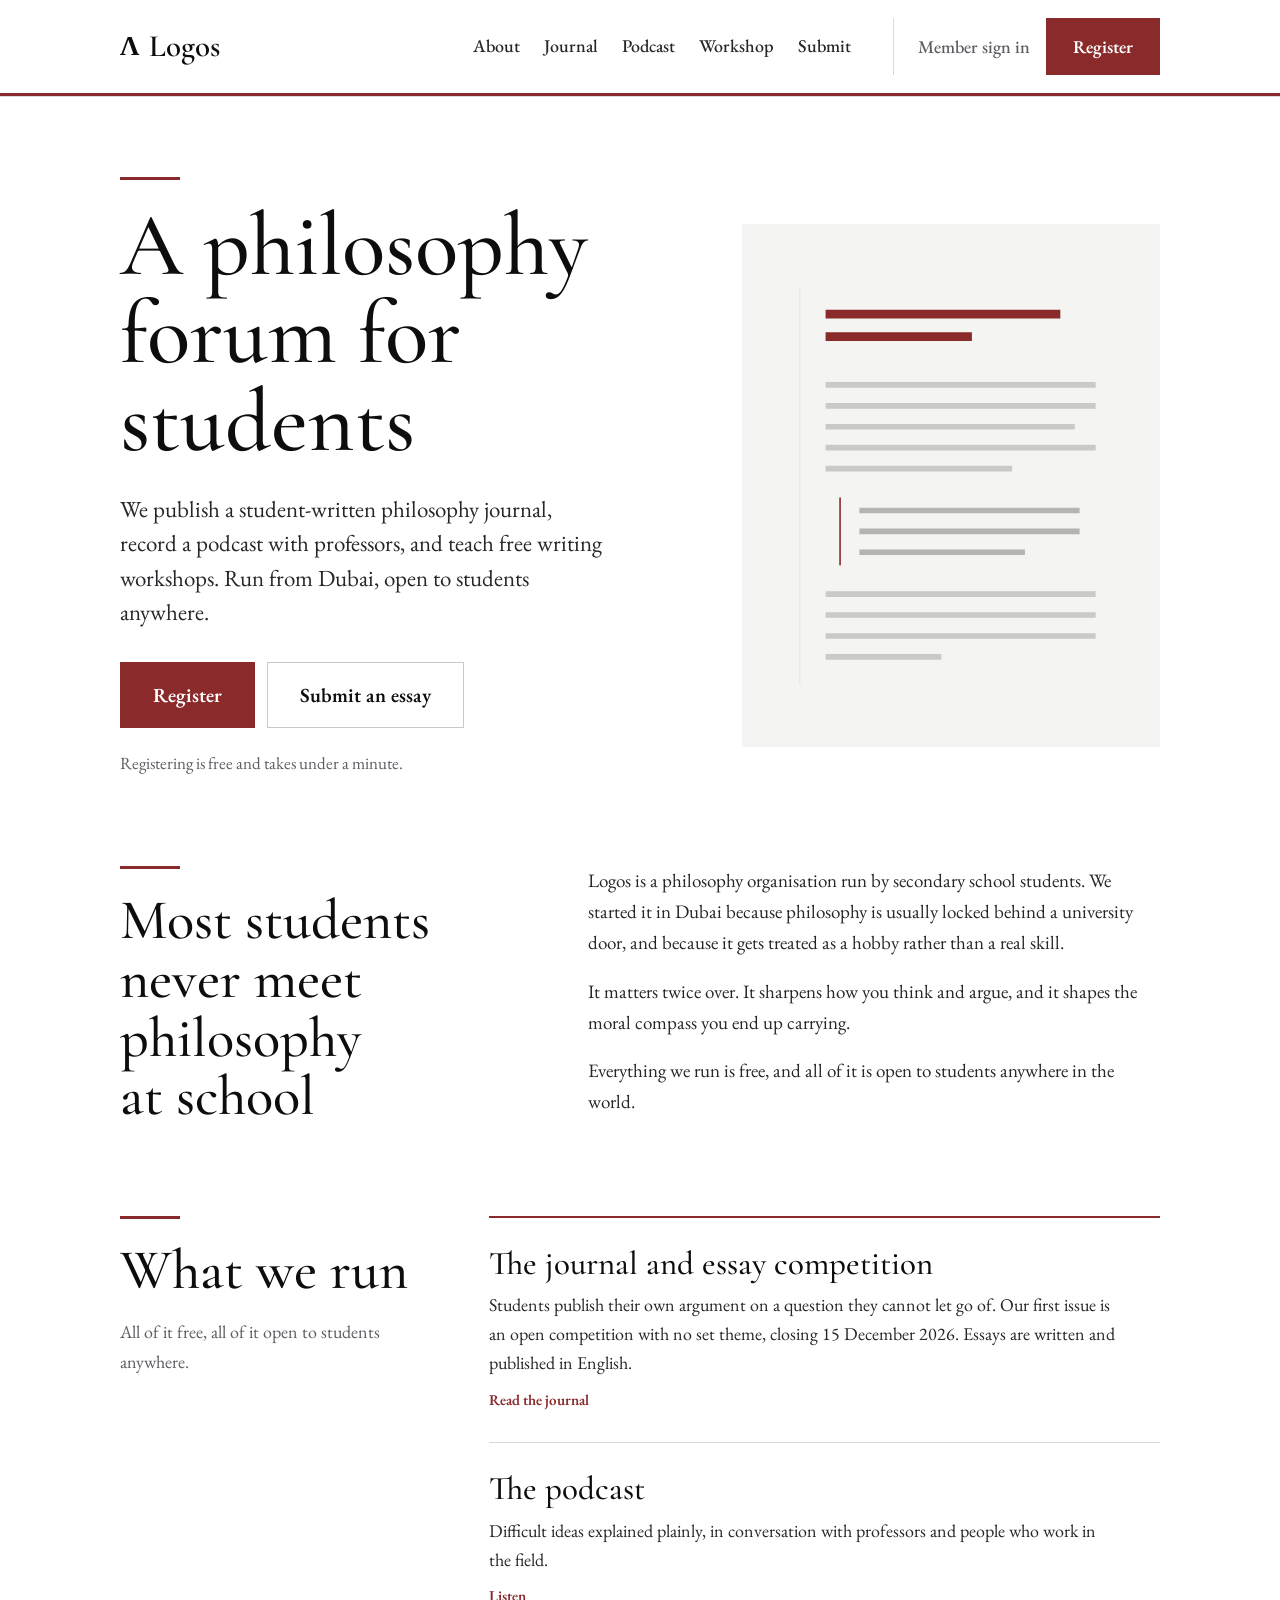
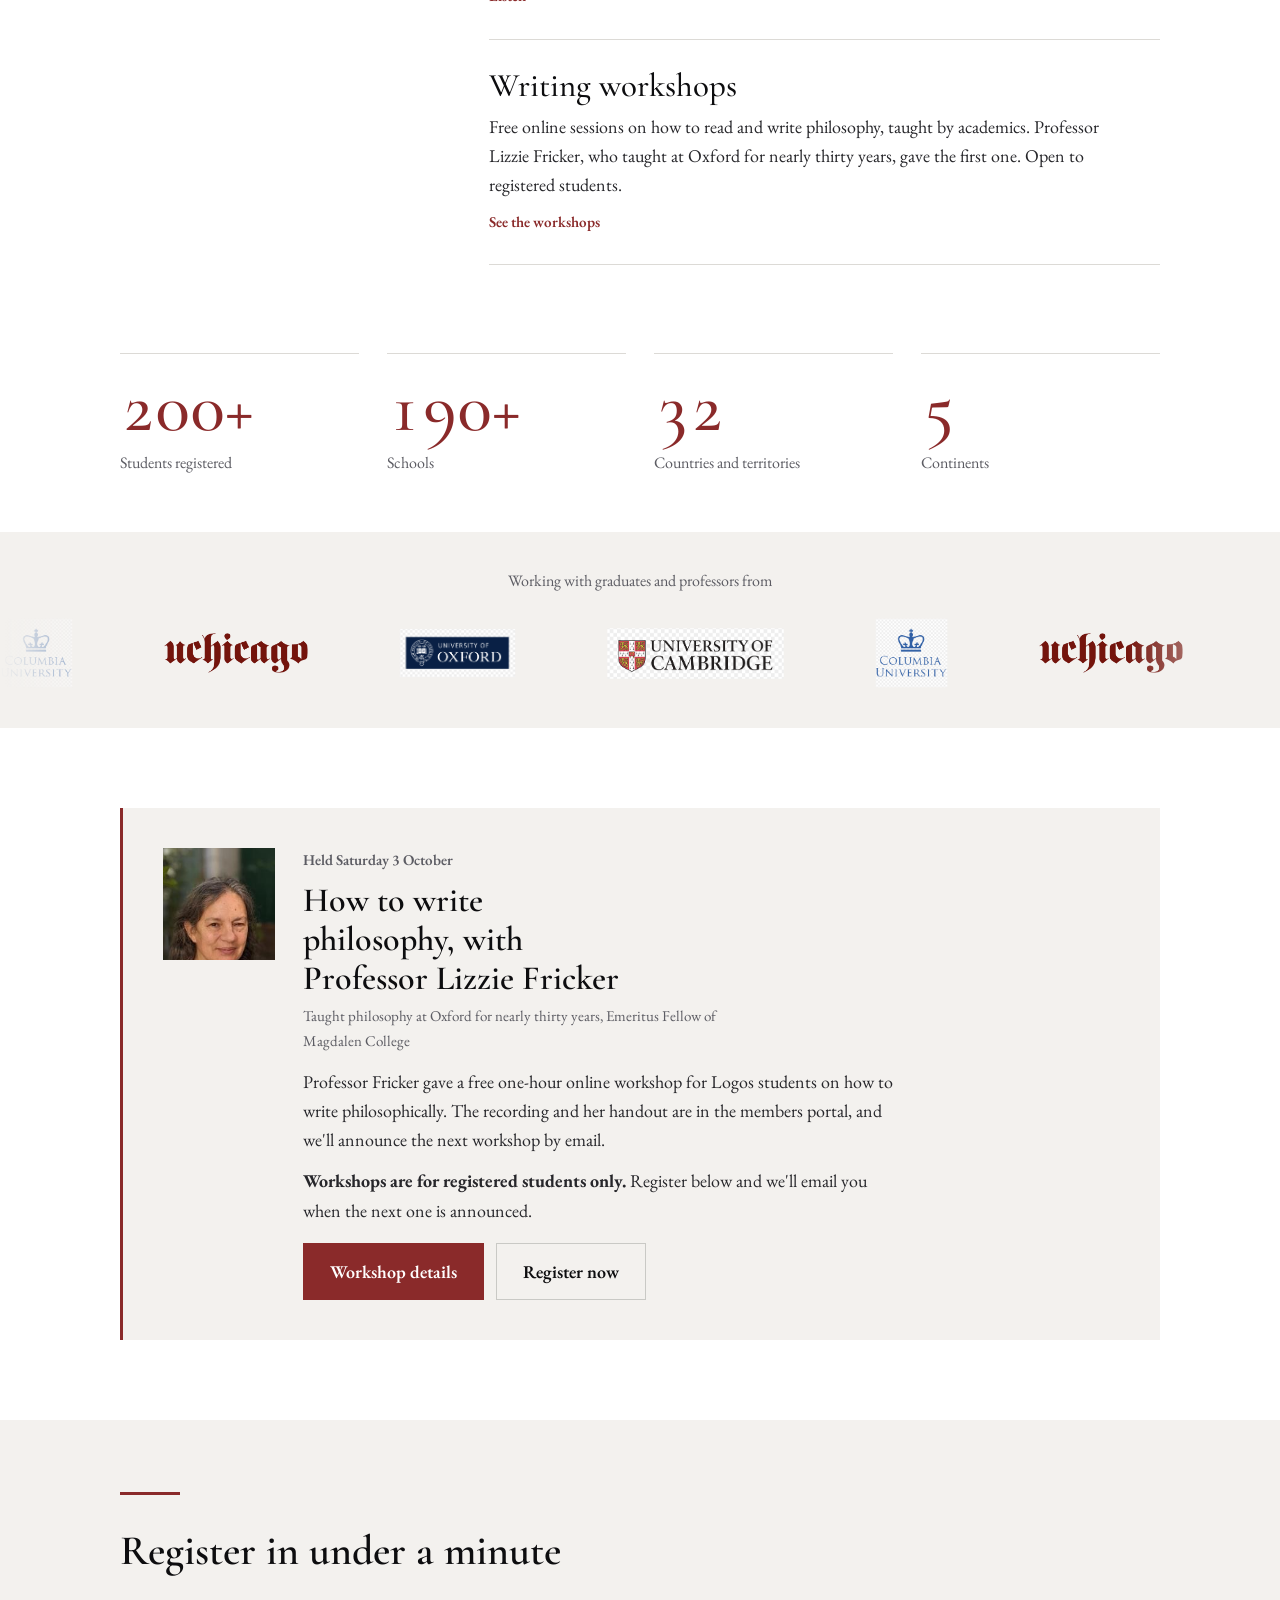
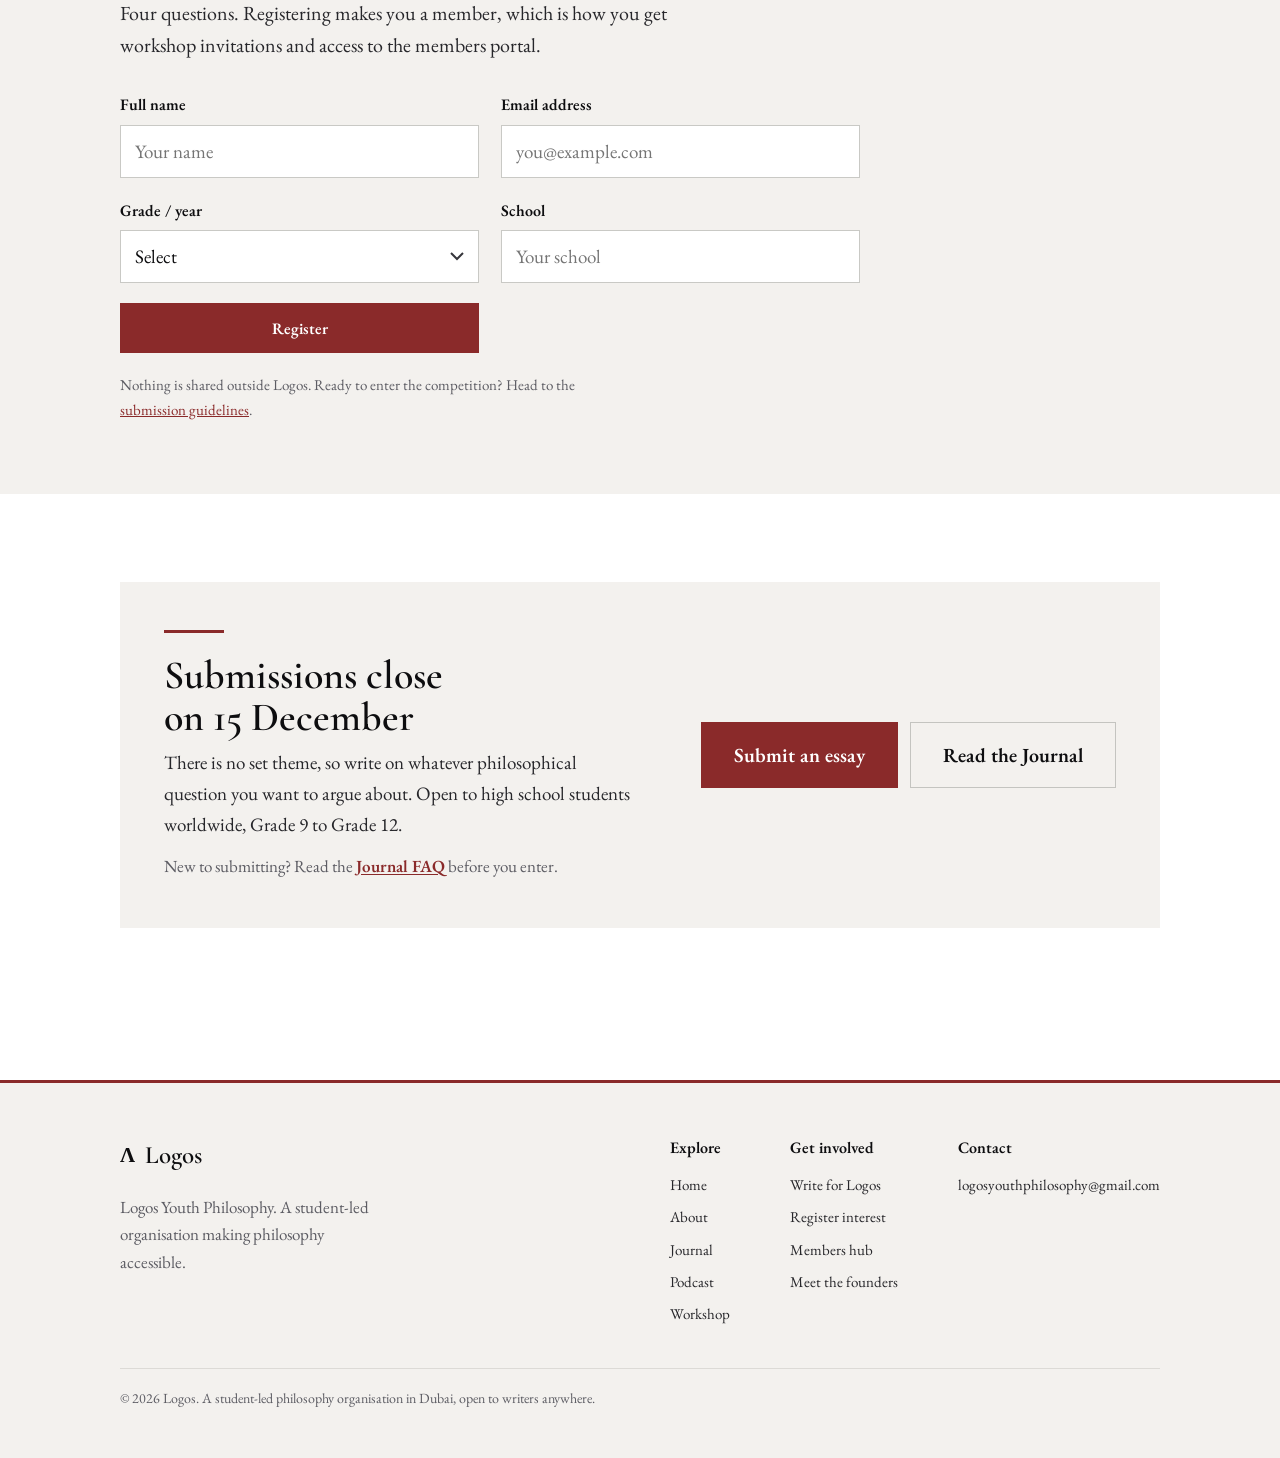
==== commit a8b61683: "Site redesign, registration flow, and members portal rebuild Registration - One form creates the mem" ====
--- a/index.html
+++ b/index.html
@@ -14,60 +14,91 @@
 <header class="topbar">
   <nav class="nav">
     <a class="brand" href="index.html"><span class="mark">&#923;</span><span class="name">Logos</span></a>
-      <button class="nav-toggle" type="button" aria-label="Menu" aria-controls="siteMenu" aria-expanded="false">&#9776;</button>
+    <button class="nav-toggle" type="button" aria-label="Menu" aria-controls="siteMenu" aria-expanded="false">&#9776;</button>
     <div class="menu" id="siteMenu">
-      <a href="index.html" class="active">Home</a>
       <a href="about.html">About</a>
       <a href="journal.html">Journal</a>
       <a href="podcast.html">Podcast</a>
-      <a href="resources.html">Resources</a>
       <a href="workshop.html">Workshop</a>
-      <a href="members.html">Members</a>
-      <a href="register.html">Register</a>
-      <a href="submit.html" class="btn btn-solid">Submit</a>
+      <a href="submit.html">Submit</a>
+    </div>
+    <div class="nav-end">
+      <a class="nav-portal" href="members.html">Member sign in</a>
+      <a class="btn btn-solid nav-cta" href="register.html">Register</a>
     </div>
   </nav>
-  <hr class="rainbow">
 </header>
 
 <!-- HERO -->
 <section class="hero">
   <div class="wrap hero-grid">
     <div class="hero-copy">
-      <p class="eyebrow">Student led &nbsp;·&nbsp; Open worldwide &nbsp;·&nbsp; Deadline 15 Dec 2026</p>
-      <h1>A philosophy forum for students.</h1>
-      <p class="lead"><em>Logos</em> is the first Middle-East based philosophy forum for secondary school students to publish essays on a range of philosophical subjects and ideas.</p>
-      <p class="hero-langs">Essays are published in English.</p>
+      <h1>A philosophy forum for students</h1>
+      <p class="lead">We publish a student-written philosophy journal, record a podcast with professors, and teach free writing workshops. Run from Dubai, open to students anywhere.</p>
       <div class="cta-row">
-        <a href="register.html" class="btn btn-solid btn-lg">Register your interest</a>
+        <a href="register.html" class="btn btn-solid btn-lg">Register</a>
         <a href="submit.html" class="btn btn-outline btn-lg">Submit an essay</a>
       </div>
-      <p class="faq-ref">Registering takes ten seconds and commits you to nothing. Ready to enter? Read the <a href="journal.html#faq">Journal FAQ</a> first.</p>
+      <p class="faq-ref">Registering is free and takes under a minute.</p>
     </div>
     <div class="hero-art">
-      <img loading="eager" src="https://commons.wikimedia.org/wiki/Special:FilePath/Raffael%20058.jpg?width=1100" alt="The School of Athens by Raphael">
-      <span class="hero-art-cap">Raphael, <em>The School of Athens</em>, 1509–11</span>
-    </div>
-  </div>
-</section>
-
-<!-- WRITING WORKSHOP -->
-<section class="block" style="padding-top:8px;padding-bottom:40px;">
-  <div class="wrap">
-    <div class="notice">
-      <img class="n-photo" src="team/fricker.jpg" alt="Professor Lizzie Fricker">
-      <div class="n-body">
-        <p class="pill">Workshop &middot; Held Saturday 3 October</p>
-        <h2>How to write philosophy, with Professor Lizzie Fricker</h2>
-        <p class="n-role">Taught philosophy at Oxford for nearly thirty years &middot; Emeritus Fellow, Magdalen College</p>
-        <p>On Saturday 3 October, Professor Fricker gave a free one-hour online workshop for <em>Logos</em> students on how to write philosophically. It has now taken place, and we'll announce the next workshop on our Instagram and by email.</p>
-        <p><strong>Workshops are for registered students only.</strong> Fill in the registration form below and we'll email you when the next one is announced.</p>
-        <div class="cta-row">
-          <a href="workshop.html" class="btn btn-solid">Workshop details &rarr;</a>
-          <a href="#register-interest" class="btn btn-outline">Register now</a>
-        </div>
-      </div>
-    </div>
+      <img src="hero.svg" alt="">
+    </div>
+  </div>
+</section>
+
+<!-- WHAT LOGOS IS -->
+<section class="block" style="padding-top:0;">
+  <div class="wrap">
+    <div class="split">
+      <div>
+        <h2>Most students never meet philosophy at school</h2>
+      </div>
+      <div>
+        <p>Logos is a philosophy organisation run by secondary school students. We started it in Dubai because philosophy is usually locked behind a university door, and because it gets treated as a hobby rather than a real skill.</p>
+        <p>It matters twice over. It sharpens how you think and argue, and it shapes the moral compass you end up carrying.</p>
+        <p>Everything we run is free, and all of it is open to students anywhere in the world.</p>
+      </div>
+    </div>
+  </div>
+</section>
+
+<!-- WHAT WE RUN -->
+<section class="block" style="padding-top:0;">
+  <div class="wrap index">
+    <div class="index-head">
+      <h2>What we run</h2>
+      <p>All of it free, all of it open to students anywhere.</p>
+    </div>
+    <div class="index-body">
+    <div class="cards">
+      <a class="card" href="journal.html">
+        <h3>The journal and essay competition</h3>
+        <p>Students publish their own argument on a question they cannot let go of. Our first issue is an open competition with no set theme, closing 15 December 2026. Essays are written and published in English.</p>
+        <span class="more">Read the journal</span>
+      </a>
+      <a class="card" href="podcast.html">
+        <h3>The podcast</h3>
+        <p>Difficult ideas explained plainly, in conversation with professors and people who work in the field.</p>
+        <span class="more">Listen</span>
+      </a>
+      <a class="card" href="workshop.html">
+        <h3>Writing workshops</h3>
+        <p>Free online sessions on how to read and write philosophy, taught by academics. Professor Lizzie Fricker, who taught at Oxford for nearly thirty years, gave the first one. Open to registered students.</p>
+        <span class="more">See the workshops</span>
+      </a>
+    </div>
+    </div>
+  </div>
+</section>
+
+<!-- STATS -->
+<section class="stats">
+  <div class="wrap grid">
+    <div class="stat"><span class="num">200+</span><span class="lbl">Students registered</span></div>
+    <div class="stat"><span class="num">190+</span><span class="lbl">Schools</span></div>
+    <div class="stat"><span class="num">32</span><span class="lbl">Countries and territories</span></div>
+    <div class="stat"><span class="num">5</span><span class="lbl">Continents</span></div>
   </div>
 </section>
 
@@ -77,28 +108,21 @@
   <div class="marquee"><div class="marquee__track" id="uniTrack"></div></div>
 </section>
 
-<!-- STATS -->
-<section class="stats">
-  <div class="wrap grid">
-    <div class="stat"><span class="num">120+</span><span class="lbl">Students registered</span></div>
-    <div class="stat"><span class="num">100+</span><span class="lbl">Schools</span></div>
-    <div class="stat"><span class="num">32</span><span class="lbl">Countries and territories</span></div>
-    <div class="stat"><span class="num">5</span><span class="lbl">Continents</span></div>
-  </div>
-</section>
-
-<!-- MISSION -->
+<!-- WRITING WORKSHOP -->
 <section class="block">
   <div class="wrap">
-    <div class="split">
-      <div>
-        <p class="eyebrow eyebrow-gold">Our Mission</p>
-        <h2>Philosophy for everyone</h2>
-      </div>
-      <div>
-        <p><em>Logos</em> is a youth-led philosophy organisation working to make philosophy accessible. Most students never encounter it at school, and certainly not in the years when it would do them the most good.</p>
-        <p>It matters twice over. It sharpens how you think and argue, and it shapes the moral and ethical compass you end up carrying.</p>
-        <p>So we run three things: a podcast that unpacks difficult ideas with professors and people working in the field, a student-led journal, and a set of introductory resources for anyone starting from nothing.</p>
+    <div class="notice">
+      <img class="n-photo" src="team/fricker.jpg" alt="Professor Lizzie Fricker">
+      <div class="n-body">
+        <p class="pill">Held Saturday 3 October</p>
+        <h2>How to write philosophy, with Professor Lizzie Fricker</h2>
+        <p class="n-role">Taught philosophy at Oxford for nearly thirty years, Emeritus Fellow of Magdalen College</p>
+        <p>Professor Fricker gave a free one-hour online workshop for Logos students on how to write philosophically. The recording and her handout are in the members portal, and we'll announce the next workshop by email.</p>
+        <p><strong>Workshops are for registered students only.</strong> Register below and we'll email you when the next one is announced.</p>
+        <div class="cta-row">
+          <a href="workshop.html" class="btn btn-solid">Workshop details</a>
+          <a href="#register-interest" class="btn btn-outline">Register now</a>
+        </div>
       </div>
     </div>
   </div>
@@ -107,99 +131,53 @@
 <!-- REGISTER INTEREST -->
 <section class="register" id="register-interest">
   <div class="wrap">
-    <p class="eyebrow">Register your interest</p>
-    <h2>Thinking about entering?</h2>
-    <p class="reg-intro">Leave your name, email, grade and school so we know how many students are interested. It commits you to nothing, and it's how you hear about our upcoming workshops.</p>
+    <h2>Register in under a minute</h2>
+    <p class="reg-intro">Four questions. Registering makes you a member, which is how you get workshop invitations and access to the members portal.</p>
     <form name="register-interest" method="POST" data-netlify="true" data-netlify-honeypot="bot-field" action="/thanks.html" class="reg-form">
-        <input type="hidden" name="form-name" value="register-interest">
-        <p class="reg-hp"><label>Leave this empty: <input name="bot-field"></label></p>
-
-        <div class="reg-field">
-          <label for="h-name">Full name</label>
-          <input id="h-name" name="name" type="text" required autocomplete="name" placeholder="Your name">
-        </div>
-
-                                <div class="reg-field">
-          <label for="h-email">Email address</label>
-          <input id="h-email" name="email" type="email" required autocomplete="email" placeholder="you@example.com">
-        </div>
-        <div class="reg-field">
-          <label for="h-grade">Grade / year</label>
-          <select id="h-grade" name="grade" required>
-            <option value="" disabled selected>Select</option>
-            <option>Grade 9 / Year 10</option>
-            <option>Grade 10 / Year 11</option>
-            <option>Grade 11 / Year 12</option>
-            <option>Grade 12 / Year 13</option>
-            <option>Other</option>
-          </select>
-        </div>
-
-        <div class="reg-field">
-          <label for="h-school">School</label>
-          <input id="h-school" name="school" type="text" required placeholder="Your school">
-        </div>
-
-        <button type="submit" class="btn-reg">Register interest</button>
-      </form>
-    <p class="reg-note">Four fields, takes under a minute. We use this only to gauge how many students are interested and which schools they are at. Nothing is shared with anyone outside <em>Logos</em>. Ready to enter properly? Head to the <a href="submit.html">submission guidelines</a>.</p>
-  </div>
-</section>
-
-<!-- QUOTE BAND · Arab Golden Age -->
-<section class="quote-band">
-  <img loading="lazy" src="https://commons.wikimedia.org/wiki/Special:FilePath/Maqamat%20hariri.jpg?width=1600" alt="Scholars at an Abbasid library, Maqamat of al-Hariri, illustrated by al-Wasiti, 1237">
-  <div class="q-inner wrap">
-    <p class="q">&ldquo;We should not be ashamed to acknowledge truth from whatever source it comes.&rdquo;</p>
-    <cite>Al-Kindi · 9th century</cite>
-  </div>
-</section>
-
-<!-- OFFERINGS -->
+      <input type="hidden" name="form-name" value="register-interest">
+      <p class="reg-hp"><label>Leave this empty: <input name="bot-field"></label></p>
+
+      <div class="reg-field">
+        <label for="h-name">Full name</label>
+        <input id="h-name" name="name" type="text" required autocomplete="name" placeholder="Your name">
+      </div>
+
+      <div class="reg-field">
+        <label for="h-email">Email address</label>
+        <input id="h-email" name="email" type="email" required autocomplete="email" placeholder="you@example.com">
+      </div>
+
+      <div class="reg-field">
+        <label for="h-grade">Grade / year</label>
+        <select id="h-grade" name="grade" required>
+          <option value="" disabled selected>Select</option>
+          <option>Grade 9 / Year 10</option>
+          <option>Grade 10 / Year 11</option>
+          <option>Grade 11 / Year 12</option>
+          <option>Grade 12 / Year 13</option>
+          <option>Other</option>
+        </select>
+      </div>
+
+      <div class="reg-field">
+        <label for="h-school">School</label>
+        <input id="h-school" name="school" type="text" required placeholder="Your school">
+      </div>
+
+      <button type="submit" class="btn-reg">Register</button>
+    </form>
+    <p class="reg-note">Nothing is shared outside Logos. Ready to enter the competition? Head to the <a href="submit.html">submission guidelines</a>.</p>
+  </div>
+</section>
+
+<!-- CALLOUT -->
 <section class="block">
   <div class="wrap">
-    <div class="ornament"><span>&#1758;</span></div>
-    <div class="cards" style="margin-top:40px;">
-      <a class="card" href="podcast.html">
-        <h3>Podcast episodes</h3>
-        <p>Difficult ideas explained plainly, in conversation with professors and people who work in the field.</p>
-        <span class="more">Explore &rarr;</span>
-      </a>
-      <a class="card" href="journal.html">
-        <h3>Student-led journal</h3>
-        <p>Where students publish their own writing on the questions they cannot let go of.</p>
-        <span class="more">Explore &rarr;</span>
-      </a>
-      <a class="card" href="resources.html">
-        <h3>Introductory resources</h3>
-        <p>Starting points for anyone who finds the whole subject a bit forbidding.</p>
-        <span class="more">Explore &rarr;</span>
-      </a>
-    </div>
-  </div>
-</section>
-
-<!-- RESOURCES CTA -->
-<section class="block" style="padding-top:0;">
-  <div class="wrap">
-    <div class="contact-cta">
-      <div class="orn">&#1758;</div>
-      <p class="eyebrow eyebrow-gold" style="text-align:center;">For newcomers</p>
-      <h2>New to philosophy? Start here.</h2>
-      <p>Short reads on the big ideas, written for people with no background at all. Ethics, knowledge, the mind, and the thinkers behind them.</p>
-      <a href="resources.html" class="btn btn-solid btn-lg">Explore introductory resources &rarr;</a>
-    </div>
-  </div>
-</section>
-
-<!-- CALLOUT -->
-<section class="block" style="padding-top:0;">
-  <div class="wrap">
     <div class="callout">
       <div>
-        <h2>Ready to write?</h2>
-        <p>Submissions for our first issue close on <strong>15 December 2026</strong>. There is no set theme, so write on whatever philosophical question you want to argue about. Open to high school students worldwide, Grade 9 to Grade 12.</p>
-        <p class="faq-ref">New to submitting? Please read the <a href="journal.html#faq">Journal FAQ</a> before you enter.</p>
+        <h2>Submissions close on 15 December</h2>
+        <p>There is no set theme, so write on whatever philosophical question you want to argue about. Open to high school students worldwide, Grade 9 to Grade 12.</p>
+        <p class="faq-ref">New to submitting? Read the <a href="journal.html#faq">Journal FAQ</a> before you enter.</p>
       </div>
       <div class="cta-row">
         <a href="submit.html" class="btn btn-solid btn-lg">Submit an essay</a>
@@ -214,7 +192,7 @@
   <div class="wrap foot">
     <div>
       <a class="brand" href="index.html"><span class="mark">&#923;</span><span class="name">Logos</span></a>
-      <p style="max-width:34ch;margin:18px 0 0;font-size:17px;color:var(--muted);"><em>Logos</em> Youth Philosophy. A student-led organisation making philosophy accessible.</p>
+      <p style="max-width:34ch;margin:18px 0 0;font-size:17px;color:var(--muted);">Logos Youth Philosophy. A student-led organisation making philosophy accessible.</p>
     </div>
     <div class="cols">
       <div>
@@ -222,7 +200,7 @@
         <a href="index.html">Home</a>
         <a href="about.html">About</a>
         <a href="journal.html">Journal</a>
-        <a href="podcast.html">Podcast</a><a href="resources.html">Resources</a>
+        <a href="podcast.html">Podcast</a>
         <a href="workshop.html">Workshop</a>
       </div>
       <div>
@@ -238,7 +216,7 @@
       </div>
     </div>
   </div>
-  <div class="wrap"><p class="foot-note">&copy; 2026 <em>Logos</em>. Student led · Middle East · Open for writers.</p></div>
+  <div class="wrap"><p class="foot-note">&copy; 2026 Logos. A student-led philosophy organisation in Dubai, open to writers anywhere.</p></div>
 </footer>
 
 <script src="app.js"></script>
--- a/styles.css
+++ b/styles.css
@@ -1,488 +1,432 @@
-/* ===== Logos Youth Philosophy — Western × Arabic styling ===== */
+/* ===== Logos Youth Philosophy =====
+   One accent colour, two text greys. No cream, no gold, no ornament.
+   Every radius is 0, so inner radius always equals outer radius minus padding.
+   Groups are separated by space and hairlines, never by boxes.
+   No uppercase tracking, no negative kerning, no pills, no badges. */
+
 :root{
+  --accent:#8a2a2a;
+  --accent-dark:#6f1f22;
+
+  --ink:#0d0d0f;      /* headings     19.9:1 on white */
+  --body:#26262a;     /* body text    15.1:1 on white */
+  --muted:#5c5c63;    /* captions      6.4:1 on white */
+
+  --bg:#ffffff;
+  --bg-alt:#f3f1ee;   /* warm off-white, the one alternate band */
+  --line:#dcdad6;
+
+  /* back-compat aliases so any stray reference still resolves */
   --maroon:#8a2a2a;
   --maroon-dark:#6f1f22;
-  --gold:#b0863a;
-  --gold-soft:#c9a24b;
-  --teal:#1d5b54;
-  --ink:#1b1817;
-  --body:#403a35;
-  --muted:#7a7168;
-  --cream:#faf5ea;
-  --cream-2:#f4ecd9;
-  --card:#fffdf8;
-  --line:#e8dec8;
-  --serif:"Cormorant Garamond", "Playfair Display", Georgia, serif;
+  --gold:#5c5c63;
+  --gold-soft:#dededb;
+  --teal:#8a2a2a;
+  --card:#ffffff;
+  --cream:#ffffff;
+  --cream-2:#f4f4f2;
+
+  /* Display and text are the same family at different optical sizes.
+     No sans anywhere: --sans is aliased so older rules still resolve. */
+  --serif:"Cormorant Garamond", Georgia, serif;
   --text:"EB Garamond", Georgia, serif;
-  --sans:"Inter", -apple-system, BlinkMacSystemFont, "Segoe UI", Helvetica, Arial, sans-serif;
+  --sans:"EB Garamond", Georgia, serif;
 }
 
 *{box-sizing:border-box;}
 html{scroll-behavior:smooth;}
 body{
-  margin:0;font-family:var(--text);color:var(--body);background:var(--cream);
-  font-size:20px;line-height:1.62;-webkit-font-smoothing:antialiased;
+  margin:0;font-family:var(--text);color:var(--body);background:var(--bg);
+  font-size:19px;line-height:1.62;-webkit-font-smoothing:antialiased;
 }
 a{color:inherit;}
 img{max-width:100%;display:block;}
-.wrap{max-width:1180px;margin:0 auto;padding:0 40px;}
-
-/* faint girih texture behind the whole page */
-body::before{
-  content:"";position:fixed;inset:0;z-index:-1;pointer-events:none;opacity:.05;
-  background-image:url("data:image/svg+xml;utf8,<svg xmlns='http://www.w3.org/2000/svg' width='120' height='120' viewBox='0 0 120 120'><g fill='none' stroke='%238a2a2a' stroke-width='1'><path d='M60 5 75 45 115 60 75 75 60 115 45 75 5 60 45 45Z'/><rect x='30' y='30' width='60' height='60' transform='rotate(45 60 60)'/></g></svg>");
-  background-size:220px 220px;
-}
+.wrap{max-width:1120px;margin:0 auto;padding:0 40px;}
+
+/* headlines wrap by sense, not by column width */
+h1,h2,h3,.q{text-wrap:balance;}
+
+/* numbers that sit in columns or change in place line up */
+.stats .num,.tz td,.mh-table td,.mh-table th,.mh-date .when,.mh-date .count,
+.ws-facts strong,.mh-session .when{font-variant-numeric:tabular-nums;}
+
+:focus-visible{outline:2px solid var(--accent);outline-offset:2px;}
+
+/* Red accent system: one short rule opens every major heading, so the colour
+   is structural and repeated rather than sprinkled. */
+.hero h1::before,
+.page-head h1::before,
+.block > .wrap > h2::before,
+.split > div > h2::before,
+.index-head h2::before,
+.register h2::before,
+.callout h2::before,
+.contact-cta h2::before,
+.portal-step h2::before,
+.reg-panel h2::before{
+  content:"";display:block;width:60px;height:3px;background:var(--accent);
+  margin:0 0 22px;
+}
+.split > div > h2{margin-bottom:0;}
 
 /* ---------- Nav ---------- */
-.topbar{position:sticky;top:0;z-index:50;background:rgba(250,245,234,.92);backdrop-filter:blur(9px);}
-.nav{display:flex;align-items:center;justify-content:space-between;max-width:1180px;margin:0 auto;padding:20px 40px;gap:20px;}
-.brand{display:flex;align-items:center;gap:13px;text-decoration:none;color:var(--ink);}
-.brand .mark{width:44px;height:44px;border-radius:50%;border:1.5px solid var(--ink);display:grid;place-items:center;font-family:var(--serif);font-size:24px;font-weight:600;}
-.brand .name{font-family:var(--serif);font-style:italic;font-weight:600;font-size:34px;letter-spacing:.3px;}
-.menu{display:flex;align-items:center;gap:30px;}
-.menu a{font-family:var(--sans);font-size:15.5px;font-weight:500;color:#2b2724;text-decoration:none;padding:6px 2px;position:relative;}
-.menu a.active{color:var(--ink);}
-.menu a.active::after{content:"";position:absolute;left:0;right:0;bottom:-4px;height:2px;background:var(--gold);}
-.menu a:hover{color:var(--maroon);}
-
-.btn{font-family:var(--sans);font-weight:600;font-size:15.5px;border-radius:7px;padding:11px 20px;text-decoration:none;display:inline-block;cursor:pointer;border:1.5px solid transparent;transition:.18s;}
-.btn-solid{background:var(--maroon);color:#fff;}
-.btn-solid:hover{background:var(--maroon-dark);}
-.btn-outline{background:transparent;color:var(--ink);border-color:#cdb98f;}
+.topbar{position:sticky;top:0;z-index:50;background:var(--bg);border-bottom:1px solid var(--line);}
+.topbar::after{content:"";display:block;height:3px;background:var(--accent);}
+.nav{display:flex;align-items:center;max-width:1120px;margin:0 auto;padding:18px 40px;gap:18px;}
+.brand{display:flex;align-items:center;gap:10px;text-decoration:none;color:var(--ink);}
+.brand .mark{font-family:var(--serif);font-size:27px;font-weight:600;line-height:1;}
+.brand .name{font-family:var(--serif);font-weight:600;font-size:31px;}
+
+/* page links: plain text, equal weight, one underline for the current page */
+.menu{display:flex;align-items:center;gap:24px;margin-left:auto;}
+.menu a{font-family:var(--sans);font-size:18px;font-weight:500;color:var(--body);
+  text-decoration:none;padding:3px 0;border-bottom:2px solid transparent;}
+.menu a:hover{color:var(--ink);}
+.menu a.active{color:var(--ink);border-bottom-color:var(--accent);}
+
+/* account cluster: separated by a rule, and deliberately not styled like a page link */
+.nav-end{display:flex;align-items:center;gap:16px;margin-left:24px;padding-left:24px;
+  border-left:1px solid var(--line);}
+.nav-cta{font-size:15px;padding:10px 18px;}
+
+.btn{font-family:var(--sans);font-weight:600;font-size:18px;border-radius:0;padding:13px 26px;
+  text-decoration:none;display:inline-block;cursor:pointer;border:1px solid transparent;
+  transition:background .15s, border-color .15s, transform .08s;}
+.btn:active{transform:translateY(1px);}
+.btn-solid{background:var(--accent);color:#fff;}
+.btn-solid:hover{background:var(--accent-dark);}
+.btn-outline{background:transparent;color:var(--ink);border-color:#c9c9c5;}
 .btn-outline:hover{border-color:var(--ink);}
-.btn-lg{font-size:17px;padding:14px 28px;}
-
-/* language toggle */
-
-.rainbow{height:3px;border:0;margin:0;background:linear-gradient(90deg,#8a2a2a,#b0863a,#1d5b54,#3f7fa3,#6f1f22,#8a2a2a);}
-
-/* ---------- Ornament divider ---------- */
-.ornament{display:flex;align-items:center;justify-content:center;gap:16px;margin:0 auto;color:var(--gold);}
-.ornament::before,.ornament::after{content:"";height:1px;width:min(120px,22vw);background:linear-gradient(90deg,transparent,var(--gold-soft));}
-.ornament::after{background:linear-gradient(90deg,var(--gold-soft),transparent);}
-.ornament span{font-size:20px;line-height:1;color:var(--gold);}
+.btn-lg{font-size:20px;padding:16px 32px;}
+.btn-teal{background:var(--accent);color:#fff;border-color:var(--accent);}
+.btn-teal:hover{background:var(--accent-dark);border-color:var(--accent-dark);}
+
+/* busy state for any control that kicks off work */
+.btn[aria-busy="true"],button[aria-busy="true"]{opacity:.6;pointer-events:none;cursor:default;}
+
+.nav-portal{
+  font-family:var(--sans);font-size:18px;font-weight:500;color:var(--muted);
+  text-decoration:none;white-space:nowrap;border:0;padding:0;transition:color .15s;
+}
+.nav-portal:hover,.nav-portal.is-on{color:var(--ink);text-decoration:underline;text-underline-offset:4px;}
+
+/* retired decoration and filler, kept as no-ops so stray markup renders nothing */
+.rainbow,.ornament,.orn,.reg-micro,.langs-badge{display:none;}
 
 /* ---------- Hero ---------- */
-.hero{position:relative;background:linear-gradient(180deg,#f6edd8 0%,#faf6ec 55%,#fbfaf6 100%);padding:92px 0 104px;overflow:hidden;}
-.hero-grid{display:grid;grid-template-columns:1.05fr .95fr;gap:60px;align-items:center;}
-.eyebrow{font-family:var(--sans);font-weight:700;letter-spacing:.17em;text-transform:uppercase;font-size:13.5px;color:var(--maroon);margin:0 0 24px;}
-.eyebrow-gold{color:var(--gold);}
-.hero h1{font-family:var(--serif);font-weight:600;color:var(--ink);font-size:clamp(58px,7.6vw,104px);line-height:1.0;letter-spacing:-.012em;margin:0 0 26px;}
-.hero p.lead{font-size:22px;color:var(--body);max-width:38ch;margin:0 0 36px;}
-.cta-row{display:flex;gap:16px;flex-wrap:wrap;}
-.hero-art{position:relative;}
-.hero-art img{width:100%;border-radius:14px;display:block;border:1px solid rgba(120,90,40,.28);box-shadow:0 34px 64px -34px rgba(60,35,10,.62);}
-.hero-art::before{content:"";position:absolute;inset:-10px;border:1px solid var(--gold);border-radius:18px;opacity:.35;pointer-events:none;}
-.hero-art-cap{display:block;margin-top:16px;text-align:right;font-family:var(--sans);font-size:12.5px;letter-spacing:.03em;color:var(--muted);}
-@media(max-width:900px){.hero-grid{grid-template-columns:1fr;gap:38px;}.hero-art-cap{text-align:left;}}
+.hero{padding:80px 0 72px;}
+.hero-grid{display:grid;grid-template-columns:1.15fr .85fr;gap:56px;align-items:center;}
+@media(max-width:900px){.hero-grid{grid-template-columns:1fr;gap:36px;}}
+.hero h1{font-family:var(--serif);font-weight:500;color:var(--ink);
+  font-size:clamp(52px,7vw,104px);line-height:0.98;margin:0 0 26px;max-width:15ch;}
+.hero p.lead{font-size:23px;color:var(--body);max-width:44ch;margin:0 0 32px;line-height:1.5;}
+.cta-row{display:flex;gap:12px;flex-wrap:wrap;}
+.hero-langs{margin-top:16px;color:var(--muted);font-size:17px;}
+
+/* one paired image block, the only photograph on the site */
+.hero-art img{width:100%;height:auto;display:block;border-radius:0;}
+.hero-art-cap{display:block;margin-top:10px;font-family:var(--sans);font-size:15px;color:var(--muted);}
+@media(max-width:900px){.hero-art{max-width:380px;}}
+
+.eyebrow{font-family:var(--sans);font-size:15px;font-weight:600;color:var(--muted);margin:0 0 14px;}
+.eyebrow-gold{color:var(--muted);}
 
 /* ---------- University marquee ---------- */
-.partners{position:relative;background:#fbf8f0;border-top:1px solid var(--line);border-bottom:1px solid var(--line);padding:38px 0 44px;overflow:hidden;}
-.partners .label{text-align:center;font-family:var(--sans);font-weight:700;letter-spacing:.15em;text-transform:uppercase;font-size:13px;color:var(--muted);margin:0 0 28px;}
+.partners{background:var(--bg-alt);padding:36px 0 40px;overflow:hidden;}
+.partners .label{text-align:center;font-family:var(--sans);font-size:16px;color:var(--muted);margin:0 0 24px;}
 .marquee{display:flex;overflow:hidden;-webkit-mask-image:linear-gradient(90deg,transparent,#000 12%,#000 88%,transparent);mask-image:linear-gradient(90deg,transparent,#000 12%,#000 88%,transparent);}
 .marquee__track{display:flex;flex-shrink:0;align-items:center;gap:90px;padding-right:90px;animation:scroll 32s linear infinite;will-change:transform;}
 @keyframes scroll{from{transform:translateX(0);}to{transform:translateX(-50%);}}
 .uni{display:flex;align-items:center;flex-shrink:0;}
-.uni-logo{height:50px;width:auto;max-width:260px;object-fit:contain;display:block;}
-.l-columbia{height:74px;}.l-uchicago{height:44px;}.l-oxford{height:52px;}.l-cambridge{height:56px;}
+.uni-logo{height:48px;width:auto;max-width:240px;object-fit:contain;display:block;}
+.l-columbia{height:70px;}.l-uchicago{height:42px;}.l-oxford{height:50px;}.l-cambridge{height:53px;}
 
 /* ---------- Sections ---------- */
-section.block{padding:88px 0;}
-.block h2{font-family:var(--serif);font-weight:600;color:var(--ink);font-size:clamp(40px,5.4vw,64px);margin:6px 0 24px;line-height:1.03;letter-spacing:-.01em;}
-.block p{max-width:62ch;margin:0 0 20px;}
-.split{display:grid;grid-template-columns:1fr 1fr;gap:70px;align-items:start;}
-@media(max-width:860px){.split{grid-template-columns:1fr;gap:30px;}}
-
-.cards{display:grid;grid-template-columns:repeat(3,1fr);gap:26px;margin-top:18px;}
-.card{position:relative;background:var(--card);border:1px solid var(--line);border-radius:14px;padding:34px 30px;transition:.2s;}
-.card::before{content:"";position:absolute;top:0;left:26px;right:26px;height:2px;background:linear-gradient(90deg,transparent,var(--gold-soft),transparent);opacity:0;transition:.2s;}
-.card:hover{transform:translateY(-3px);border-color:#ddcaa2;box-shadow:0 16px 36px -24px rgba(90,55,20,.4);}
-.card:hover::before{opacity:1;}
-.card h3{font-family:var(--serif);font-size:30px;color:var(--ink);margin:0 0 10px;font-weight:600;letter-spacing:-.005em;}
-.card p{font-size:18px;color:var(--body);margin:0;}
-@media(max-width:860px){.cards{grid-template-columns:1fr;}}
-.cards.two{grid-template-columns:1fr 1fr;max-width:860px;margin-left:auto;margin-right:auto;}
-@media(max-width:700px){.cards.two{grid-template-columns:1fr;}}
-/* clickable offering cards (home) */
-a.card{text-decoration:none;display:flex;flex-direction:column;}
-a.card .more{margin-top:14px;font-family:var(--sans);font-size:14px;font-weight:600;letter-spacing:.04em;color:var(--maroon);opacity:.85;transition:.2s;}
-a.card:hover .more{opacity:1;transform:translateX(2px);}
-
-/* resources grid */
-.res-grid{display:grid;grid-template-columns:repeat(3,1fr);gap:26px;margin-top:12px;}
-@media(max-width:900px){.res-grid{grid-template-columns:1fr 1fr;}}
-@media(max-width:600px){.res-grid{grid-template-columns:1fr;}}
-.res-card{display:flex;flex-direction:column;position:relative;overflow:hidden;background:var(--card);
-  border:1px solid var(--line);border-radius:14px;padding:30px 28px;transition:.2s;}
-.res-card::before{content:"";position:absolute;top:0;left:26px;right:26px;height:2px;
-  background:linear-gradient(90deg,transparent,var(--gold-soft),transparent);opacity:0;transition:.2s;}
-.res-card:hover{transform:translateY(-3px);border-color:#ddcaa2;box-shadow:0 16px 36px -24px rgba(90,55,20,.4);}
-.res-card:hover::before{opacity:1;}
-.res-card .tag{font-family:var(--sans);font-size:12px;font-weight:700;letter-spacing:.12em;text-transform:uppercase;color:var(--gold);margin:0 0 14px;}
-.res-card h3{font-family:var(--serif);font-weight:600;font-size:27px;line-height:1.16;color:var(--ink);margin:0 0 12px;letter-spacing:-.005em;}
-.res-card .desc{font-size:17.5px;color:var(--body);margin:0 0 22px;}
-.res-card .soon{margin-top:auto;align-self:flex-start;font-family:var(--sans);font-size:12px;font-weight:600;
-  letter-spacing:.08em;text-transform:uppercase;color:var(--muted);background:rgba(122,113,104,.1);
-  border:1px solid var(--line);padding:5px 12px;border-radius:999px;}
+section.block{padding:80px 0;}
+.block h2{font-family:var(--serif);font-weight:500;color:var(--ink);
+  font-size:clamp(34px,4.4vw,58px);margin:0 0 22px;line-height:1.04;max-width:22ch;}
+.block p{max-width:66ch;margin:0 0 18px;}
+.split{display:grid;grid-template-columns:1fr 1.4fr;gap:60px;align-items:start;}
+@media(max-width:860px){.split{grid-template-columns:1fr;gap:22px;}}
+
+/* ---------- Two-column index: title holds the left column, list the right ---------- */
+.index{display:grid;grid-template-columns:minmax(200px,1fr) 2.2fr;gap:28px 64px;align-items:start;}
+.index-head{position:sticky;top:112px;}
+.index-head h2{margin:0;max-width:15ch;}
+.index-head p{margin:18px 0 0;font-size:18px;color:var(--muted);max-width:32ch;}
+.index-head .btn{margin-top:24px;}
+.index-body > :first-child{margin-top:0;}
+.index-body .cards,.index-body .benefits,.index-body .faq,.index-body .guidelines{margin-top:0;}
+@media(max-width:980px){.index{grid-template-columns:minmax(180px,1fr) 1.9fr;gap:24px 40px;}}
+@media(max-width:860px){
+  .index{grid-template-columns:1fr;gap:26px;}
+  .index-head{position:static;}
+  .index-head h2,.index-head p{max-width:none;}
+}
+
+/* linked rows, not three cards in a row */
+.cards{display:grid;grid-template-columns:1fr;gap:0;margin-top:28px;border-top:2px solid var(--accent);}
+.card{background:none;border:0;border-bottom:1px solid var(--line);border-radius:0;padding:28px 0;}
+.card h3{font-family:var(--serif);font-size:33px;color:var(--ink);margin:0 0 8px;font-weight:500;line-height:1.1;}
+.card p{font-size:18px;color:var(--body);margin:0;max-width:70ch;}
+.cards.two{grid-template-columns:1fr;max-width:none;margin-left:0;margin-right:0;}
+a.card{text-decoration:none;display:block;}
+a.card:hover h3{color:var(--accent);}
+a.card .more{display:inline-block;margin-top:10px;font-family:var(--sans);font-size:15px;
+  font-weight:600;color:var(--accent);}
+
+/* resources: two columns, grouped by space */
+.res-grid{display:grid;grid-template-columns:1fr 1fr;gap:40px 48px;margin-top:30px;}
+@media(max-width:700px){.res-grid{grid-template-columns:1fr;gap:30px;}}
+.res-card{display:flex;flex-direction:column;background:none;border:0;border-radius:0;padding:0;}
+.res-card .tag{display:none;}
+.res-card h3{font-family:var(--serif);font-weight:600;font-size:26px;line-height:1.16;color:var(--ink);margin:0 0 10px;}
+.res-card .desc{font-size:18px;color:var(--body);margin:0 0 12px;}
+.res-card .soon{margin-top:auto;align-self:flex-start;font-family:var(--sans);font-size:15px;
+  color:var(--muted);background:none;border:0;padding:0;border-radius:0;}
 
 /* ---------- Founders ---------- */
-.founders{display:grid;grid-template-columns:1fr 1fr;gap:30px;margin-top:16px;}
-@media(max-width:760px){.founders{grid-template-columns:1fr;max-width:480px;margin-left:auto;margin-right:auto;}}
-.founder{display:flex;align-items:center;gap:24px;background:var(--card);border:1px solid var(--line);
-  border-radius:16px;overflow:hidden;padding:22px 24px;transition:.2s;}
-.founder:hover{box-shadow:0 20px 44px -28px rgba(90,55,20,.45);transform:translateY(-2px);}
-.founder .photo{flex:0 0 auto;width:132px;aspect-ratio:4/5;border-radius:12px;overflow:hidden;background:#ece1cb;}
-.founder .photo img{width:100%;height:100%;object-fit:cover;display:block;filter:saturate(1.02);}
-.founder .info{padding:0;}
-@media(max-width:430px){.founder{flex-direction:column;text-align:center;gap:16px;}.founder .photo{width:150px;}}
-.founder .info h3{font-family:var(--serif);font-size:32px;color:var(--ink);margin:0 0 3px;font-weight:600;letter-spacing:-.005em;}
-.founder .info .role{font-family:var(--sans);font-size:13.5px;font-weight:600;letter-spacing:.06em;text-transform:uppercase;color:var(--maroon);margin:0 0 16px;}
+.founders{display:grid;grid-template-columns:1fr 1fr;gap:48px;margin-top:28px;}
+@media(max-width:760px){.founders{grid-template-columns:1fr;gap:36px;}}
+.founder{display:flex;align-items:flex-start;gap:24px;background:none;border:0;border-radius:0;padding:0;}
+.founder .photo{flex:0 0 auto;width:132px;aspect-ratio:4/5;overflow:hidden;background:var(--bg-alt);border-radius:0;}
+.founder .photo img{width:100%;height:100%;object-fit:cover;display:block;}
+@media(max-width:430px){.founder{flex-direction:column;gap:14px;}.founder .photo{width:150px;}}
+.founder .info h3{font-family:var(--serif);font-size:30px;color:var(--ink);margin:0 0 2px;font-weight:600;}
+.founder .info .role{font-family:var(--sans);font-size:15px;color:var(--muted);margin:0 0 12px;}
 .founder .info p{font-size:18px;margin:0;color:var(--body);}
-.founder .info a{color:var(--maroon);text-decoration:underline;text-underline-offset:2px;}
-.founder .info a:hover{color:var(--maroon-dark);}
+.founder .info a{color:var(--accent);text-decoration:underline;text-underline-offset:2px;}
 
 /* ---------- Callout ---------- */
-.callout{position:relative;background:linear-gradient(120deg,#8a2a2a,#6f1f22);color:#fbeede;border-radius:20px;padding:54px 52px;margin-top:14px;display:flex;justify-content:space-between;align-items:center;gap:30px;flex-wrap:wrap;overflow:hidden;}
-.callout::after{content:"۞";position:absolute;font-size:220px;line-height:1;right:-30px;top:50%;transform:translateY(-50%);color:rgba(255,255,255,.06);pointer-events:none;}
-.callout h2{font-family:var(--serif);font-weight:600;color:#fff;margin:0 0 10px;font-size:clamp(32px,4vw,48px);letter-spacing:-.005em;}
-.callout p{color:#f0d9cf;margin:0;max-width:46ch;position:relative;}
-.callout .cta-row,.callout .btn{position:relative;}
-.callout .btn-solid{background:#fff;color:var(--maroon);}
-.callout .btn-solid:hover{background:#f4e5cf;}
-.callout .btn-outline{color:#fff;border-color:rgba(255,255,255,.6);}
-.callout .btn-outline:hover{background:rgba(255,255,255,.12);border-color:#fff;}
-
-/* ---------- Painting quote band ---------- */
-.quote-band{position:relative;padding:130px 24px;text-align:center;color:#fff;overflow:hidden;isolation:isolate;background:linear-gradient(135deg,#3a1f1f,#5a2a2a);}
-.quote-band > img{position:absolute;inset:0;width:100%;height:100%;object-fit:cover;object-position:center 28%;z-index:-2;}
-.quote-band::after{content:"";position:absolute;inset:0;z-index:-1;background:linear-gradient(180deg,rgba(20,14,10,.60),rgba(74,26,26,.66));}
-.quote-band .q{font-family:var(--serif);font-weight:600;font-style:italic;font-size:clamp(34px,4.8vw,58px);line-height:1.16;margin:0 auto;max-width:22ch;color:#fff;text-shadow:0 2px 24px rgba(0,0,0,.42);}
-.quote-band cite{display:block;margin-top:22px;font-style:normal;font-family:var(--sans);font-weight:600;font-size:13px;letter-spacing:.22em;text-transform:uppercase;color:#ecca8c;}
-
-/* ---------- Contact CTA ---------- */
-.contact-cta{text-align:center;background:var(--card);border:1px solid var(--line);border-radius:20px;padding:60px 40px;position:relative;}
-.contact-cta .orn{color:var(--gold);font-size:26px;line-height:1;margin-bottom:14px;}
-.contact-cta h2{font-family:var(--serif);font-weight:600;color:var(--ink);font-size:clamp(28px,3.6vw,40px);margin:0 0 12px;}
-.contact-cta p{font-size:20px;color:var(--body);max-width:48ch;margin:0 auto 26px;}
-
-/* ---------- Empty note ---------- */
-.empty-note{background:var(--card);border:1px solid var(--line);border-radius:20px;padding:62px 40px;text-align:center;}
-.empty-note .orn{color:var(--gold);font-size:26px;margin-bottom:12px;}
-.empty-note h2{font-family:var(--serif);font-weight:600;color:var(--ink);font-size:clamp(28px,3.6vw,40px);margin:0 0 12px;}
-.empty-note p{font-size:20px;color:var(--body);margin:0 auto;max-width:46ch;}
+.callout{background:var(--bg-alt);color:var(--body);border-radius:0;padding:48px 44px;margin-top:8px;
+  display:flex;justify-content:space-between;align-items:center;gap:32px;flex-wrap:wrap;}
+.callout h2{font-family:var(--serif);font-weight:600;color:var(--ink);margin:0 0 10px;
+  font-size:clamp(28px,3.4vw,40px);}
+.callout p{color:var(--body);margin:0;max-width:52ch;}
+.callout .btn-solid{background:var(--accent);color:#fff;}
+.callout .btn-solid:hover{background:var(--accent-dark);}
+.callout .btn-outline{color:var(--ink);border-color:#c4c4c0;}
+.callout .btn-outline:hover{border-color:var(--ink);background:transparent;}
+.callout .faq-ref{color:var(--muted);margin-top:12px;}
+.callout .faq-ref a{color:var(--accent);}
+
+/* ---------- Pull quote ---------- */
+.quote-band{background:var(--bg-alt);padding:72px 24px;text-align:left;color:var(--body);}
+.quote-band > img{display:none;}
+.quote-band .q-inner{max-width:1120px;margin:0 auto;padding:0 40px;}
+.quote-band .q{font-family:var(--serif);font-weight:600;font-size:clamp(28px,3.4vw,42px);
+  line-height:1.22;margin:0;max-width:32ch;color:var(--ink);}
+.quote-band cite{display:block;margin-top:18px;font-style:normal;font-family:var(--sans);
+  font-size:16px;color:var(--muted);}
+
+/* ---------- Contact CTA / empty state ---------- */
+.contact-cta,.empty-note{background:var(--bg-alt);border:0;border-radius:0;padding:52px 44px;text-align:left;}
+.contact-cta h2,.empty-note h2{font-family:var(--serif);font-weight:600;color:var(--ink);
+  font-size:clamp(28px,3.4vw,40px);margin:0 0 12px;}
+.contact-cta p,.empty-note p{font-size:19px;color:var(--body);max-width:58ch;margin:0 0 24px;}
+.empty-note p:last-child{margin-bottom:0;}
 
 /* ---------- Page head ---------- */
-.page-head{background:linear-gradient(180deg,#f6edd8,#faf6ec);padding:78px 0 58px;}
-.page-head .eyebrow{margin-bottom:16px;}
-.page-head h1{font-family:var(--serif);font-weight:600;color:var(--ink);font-size:clamp(48px,6.4vw,84px);margin:0 0 18px;line-height:1.01;letter-spacing:-.012em;}
-.page-head p{font-size:21px;max-width:54ch;margin:0;color:var(--body);}
+.page-head{padding:76px 0 44px;}
+.page-head h1{font-family:var(--serif);font-weight:500;color:var(--ink);
+  font-size:clamp(46px,6.2vw,92px);line-height:0.99;margin:0 0 20px;max-width:16ch;}
+.page-head p{font-size:21px;max-width:58ch;margin:0;color:var(--body);line-height:1.5;}
 
 /* ---------- Footer ---------- */
-footer{position:relative;background:#f2e9d5;border-top:1px solid var(--line);padding:56px 0 38px;margin-top:20px;}
-.foot{display:flex;justify-content:space-between;gap:40px;flex-wrap:wrap;}
-.foot .brand .name{font-size:26px;}
-.foot .cols{display:flex;gap:66px;flex-wrap:wrap;}
-.foot .cols h4{font-family:var(--sans);font-size:12.5px;letter-spacing:.12em;text-transform:uppercase;color:var(--muted);margin:0 0 14px;}
-.foot .cols a{display:block;font-family:var(--sans);font-size:15px;color:#4a4340;text-decoration:none;margin-bottom:9px;}
-.foot .cols a:hover{color:var(--maroon);}
-.foot-note{font-family:var(--sans);font-size:13px;color:var(--muted);margin-top:36px;border-top:1px solid var(--line);padding-top:20px;}
-
-/* ===================== ARABIC / RTL ===================== */
-
-/* ---------- Responsive ---------- */
+footer{background:var(--bg-alt);border-top:3px solid var(--accent);padding:52px 0 34px;margin-top:72px;}
+.foot{display:flex;justify-content:space-between;gap:44px;flex-wrap:wrap;}
+.foot .brand .name{font-size:25px;}
+.foot .brand .mark{font-size:21px;}
+.foot .cols{display:flex;gap:60px;flex-wrap:wrap;}
+.foot .cols h4{font-family:var(--sans);font-size:16px;font-weight:600;color:var(--ink);margin:0 0 12px;}
+.foot .cols a{display:block;font-family:var(--sans);font-size:15px;color:var(--body);text-decoration:none;margin-bottom:8px;}
+.foot .cols a:hover{color:var(--accent);}
+.foot-note{font-family:var(--sans);font-size:14px;color:var(--muted);margin-top:34px;
+  border-top:1px solid var(--line);padding-top:18px;}
+
+/* ---------- Helpers ---------- */
+.faq-ref{margin-top:14px;font-size:17px;color:var(--muted);}
+.cta-row + .faq-ref,.btn + .faq-ref{margin-top:22px;}
+.faq-ref a{color:var(--accent);font-weight:600;text-decoration:underline;text-underline-offset:2px;}
+
+.guidelines{list-style:decimal;margin:26px 0 0;padding:0 0 0 26px;display:grid;gap:14px;}
+.guidelines li{padding:0;font-size:19px;color:var(--body);line-height:1.55;max-width:70ch;}
+.guidelines li strong{color:var(--ink);}
+
+.faq{margin-top:24px;border-top:1px solid var(--line);}
+.faq details{border-bottom:1px solid var(--line);}
+.faq summary{list-style:none;cursor:pointer;display:flex;justify-content:space-between;align-items:center;gap:22px;
+  padding:22px 0;font-family:var(--serif);font-size:24px;font-weight:600;color:var(--ink);}
+.faq summary::-webkit-details-marker{display:none;}
+.faq summary:hover{color:var(--accent);}
+.faq summary::after{content:"+";font-family:var(--sans);font-weight:400;font-size:24px;line-height:1;
+  color:var(--muted);flex-shrink:0;transition:transform .2s;}
+.faq details[open] summary::after{transform:rotate(45deg);}
+.faq-a{padding:0 0 24px;font-size:18px;color:var(--body);max-width:72ch;line-height:1.6;}
+.faq-more{margin-top:24px;font-size:17px;color:var(--muted);}
+.faq-more a{color:var(--accent);text-decoration:underline;text-underline-offset:2px;}
+
+/* ---------- Notice ---------- */
+.notice{background:var(--bg-alt);border:0;border-left:3px solid var(--accent);border-radius:0;
+  padding:40px;display:flex;gap:28px;align-items:flex-start;}
+.notice .n-body{flex:1;}
+.notice .pill{display:block;font-family:var(--sans);font-size:15px;font-weight:600;
+  color:var(--muted);background:none;border:0;padding:0;border-radius:0;margin:0 0 10px;}
+.notice h2,.notice h3{font-family:var(--serif);font-weight:600;color:var(--ink);
+  font-size:clamp(26px,3vw,34px);line-height:1.14;margin:0 0 6px;}
+.notice .n-role{font-family:var(--sans);font-size:15px;color:var(--muted);margin:0 0 14px;}
+.notice p{margin:0 0 12px;font-size:18px;color:var(--body);max-width:66ch;}
+.notice p:last-child{margin-bottom:0;}
+.notice .n-mark{display:none;}
+.notice .n-photo{flex:0 0 112px;width:112px;height:112px;border-radius:0;object-fit:cover;
+  object-position:50% 22%;border:0;}
+.notice .cta-row{display:flex;gap:12px;flex-wrap:wrap;margin-top:18px;}
+@media(max-width:720px){
+  .notice{flex-direction:column;padding:30px 24px;gap:16px;}
+  .notice .n-photo{width:92px;height:92px;flex-basis:92px;}
+}
+
+/* ---------- Workshop facts, timezones, stats ---------- */
+.ws-facts{display:grid;grid-template-columns:repeat(5,1fr);gap:0;background:none;border:0;border-radius:0;
+  border-top:1px solid var(--line);}
+.ws-facts div{padding:20px 22px 20px 0;}
+.ws-facts span{display:block;font-family:var(--sans);font-size:15px;color:var(--muted);margin-bottom:4px;}
+.ws-facts strong{font-family:var(--serif);font-weight:600;font-size:22px;color:var(--ink);line-height:1.2;}
+@media(max-width:860px){.ws-facts{grid-template-columns:1fr 1fr;}}
+@media(max-width:480px){.ws-facts{grid-template-columns:1fr;}}
+
+.tz{border-collapse:collapse;margin-top:24px;width:100%;max-width:380px;font-family:var(--sans);font-size:16px;}
+.tz caption{text-align:left;font-weight:600;font-size:16px;color:var(--ink);padding-bottom:8px;}
+.tz td{padding:9px 0;border-bottom:1px solid var(--line);color:var(--body);}
+.tz td:last-child{text-align:right;font-weight:600;color:var(--ink);}
+
+.stats{padding:8px 0 56px;}
+.stats .grid{display:grid;grid-template-columns:repeat(4,1fr);gap:28px;}
+.stats .stat{text-align:left;padding:18px 0 0;border:0;border-top:1px solid var(--line);}
+.stats .num{display:block;font-family:var(--serif);font-weight:500;font-size:clamp(46px,5.6vw,72px);
+  line-height:1;color:var(--accent);}
+.stats .lbl{display:block;margin-top:6px;font-family:var(--sans);font-size:16px;color:var(--muted);}
+@media(max-width:760px){.stats .grid{grid-template-columns:1fr 1fr;}}
+
+.speaker-photo{display:block;width:100%;max-width:240px;height:auto;aspect-ratio:183/325;
+  object-fit:cover;border-radius:0;border:0;margin-top:24px;}
+
+/* ---------- Mobile navigation ---------- */
+.nav-toggle{display:none;background:none;border:1px solid var(--line);border-radius:0;
+  padding:8px 12px;cursor:pointer;font-size:18px;line-height:1;color:var(--ink);font-family:var(--sans);}
+.nav-toggle:hover{border-color:var(--ink);}
+
 @media(max-width:860px){
-  .menu{gap:18px;}
-  .menu a:not(.btn){display:none;}     /* keep it clean on small screens */
-}
-@media(max-width:640px){
-  .wrap,.nav{padding-left:22px;padding-right:22px;}
-  .callout{padding:40px 30px;}
-}
-
-/* ================= polish pass ================= */
-/* buttons: cleaner, crisper */
-.btn{font-weight:600;letter-spacing:.012em;border-radius:6px;}
-.btn-lg{letter-spacing:.02em;}
-
-/* Sign-up button — high-contrast & unmistakable */
-.nav .btn-solid{
-  background:var(--maroon);color:#fff;font-weight:700;letter-spacing:.03em;
-  padding:11px 22px;box-shadow:0 6px 16px -8px rgba(138,42,42,.7);
-  border:1px solid rgba(255,255,255,.14);
-}
-.nav .btn-solid:hover{background:var(--maroon-dark);color:#fff;box-shadow:0 8px 20px -8px rgba(138,42,42,.8);}
-
-/* language toggle — more legible */
-
-/* refined nav underline weight */
-.rainbow{height:2px;}
-
-/* eyebrows: a touch more presence */
-.eyebrow{font-size:14px;}
-.eyebrow-gold{color:#a8792e;}
-
-/* ---- FAQ reference helper (near sign-up CTAs) ---- */
-.faq-ref{margin-top:16px;font-size:16px;color:var(--muted);}
-.faq-ref a{color:var(--maroon);font-weight:600;text-decoration:underline;text-underline-offset:2px;}
-.faq-ref a:hover{color:var(--maroon-dark);}
-.callout .faq-ref{color:#f0d9cf;margin-top:14px;position:relative;}
-.callout .faq-ref a{color:#fff;}
-
-/* ---- Submission guidelines ---- */
-.guidelines{list-style:none;counter-reset:g;margin:30px 0 0;padding:0;display:grid;gap:4px;}
-.guidelines li{counter-increment:g;position:relative;background:transparent;border:0;
-  border-bottom:1px solid var(--line);padding:20px 8px 20px 60px;font-size:20px;color:var(--body);line-height:1.55;}
-.guidelines li:last-child{border-bottom:0;}
-.guidelines li::before{content:counter(g);position:absolute;left:6px;top:20px;width:32px;height:32px;
-  border-radius:50%;background:rgba(176,134,58,.13);border:1px solid rgba(176,134,58,.5);color:#8a6520;
-  font-family:var(--sans);font-weight:700;font-size:15px;display:grid;place-items:center;}
-.guidelines li strong{color:var(--maroon);}
-
-/* ---- Writers' FAQ accordion ---- */
-.faq{margin-top:26px;border-top:1px solid var(--line);}
-.faq details{border-bottom:1px solid var(--line);}
-.faq summary{list-style:none;cursor:pointer;display:flex;justify-content:space-between;align-items:center;gap:24px;
-  padding:22px 4px;font-family:var(--serif);font-size:25px;font-weight:600;color:var(--ink);transition:color .18s;}
-.faq summary::-webkit-details-marker{display:none;}
-.faq summary:hover{color:var(--maroon);}
-.faq summary::after{content:"+";font-family:var(--sans);font-weight:400;font-size:28px;line-height:1;color:var(--gold);
-  transition:transform .25s ease;flex-shrink:0;}
-.faq details[open] summary::after{content:"\2013";}
-.faq-a{padding:0 4px 24px;font-size:19px;color:var(--body);max-width:72ch;line-height:1.6;
-  animation:faqIn .35s ease;}
-@keyframes faqIn{from{opacity:0;transform:translateY(-6px);}to{opacity:1;transform:none;}}
-.faq-more{margin-top:26px;font-size:18px;color:var(--muted);}
-.faq-more a{color:var(--maroon);text-decoration:underline;text-underline-offset:2px;}
-
-/* bilingual submissions badge */
-.langs-badge{display:inline-block;margin-top:22px;font-family:var(--sans);font-size:13.5px;font-weight:700;
-  letter-spacing:.05em;color:#8a6520;background:rgba(176,134,58,.12);
-  border:1px solid rgba(176,134,58,.42);padding:9px 18px;border-radius:999px;}
-.hero-langs{margin-top:16px;font-style:italic;color:var(--muted);font-size:18px;}
-
-/* ---- Arabic: enlarge the small gold / label text for readability ---- */
-
-/* ================= motion ================= */
-/* scroll reveal (only hides when JS is active, so no-JS stays visible) */
-body.js .reveal{opacity:0;transform:translateY(22px);
-  transition:opacity .7s ease, transform .85s cubic-bezier(.2,.75,.2,1);}
-body.js .reveal.is-in{opacity:1;transform:none;}
-body.js .cards .card:nth-child(2){transition-delay:.09s;}
-body.js .cards .card:nth-child(3){transition-delay:.18s;}
-body.js .founders .founder:nth-child(2){transition-delay:.1s;}
-body.js .hero-art{transition-delay:.12s;}
-
-/* animated nav underline */
-.menu a:not(.btn){position:relative;}
-.menu a:not(.btn)::after{content:"";position:absolute;left:0;bottom:-4px;height:2px;width:100%;
-  background:var(--gold);transform:scaleX(0);transform-origin:left center;
-  transition:transform .3s cubic-bezier(.2,.7,.2,1);}
-.menu a:not(.btn):hover::after,.menu a.active::after{transform:scaleX(1);}
-
-/* painting bands: slow cinematic settle after load + hover drift */
-.quote-band > img{transform:scale(1.08);transition:transform 7s ease-out;}
-body.loaded .quote-band > img{transform:scale(1.0);}
-.quote-band:hover > img{transform:scale(1.05);transition:transform 3s ease;}
-
-/* back-to-top */
-.to-top{position:fixed;bottom:26px;right:26px;width:46px;height:46px;border-radius:50%;
-  border:1px solid rgba(176,134,58,.55);background:var(--maroon);color:#fff;font-size:20px;line-height:1;
-  cursor:pointer;opacity:0;transform:translateY(10px) scale(.9);pointer-events:none;transition:.28s ease;
-  z-index:60;box-shadow:0 10px 26px -12px rgba(0,0,0,.45);}
-.to-top.show{opacity:1;transform:none;pointer-events:auto;}
-.to-top:hover{background:var(--maroon-dark);}
-
-@media (prefers-reduced-motion: reduce){
-  body.js .reveal{opacity:1!important;transform:none!important;}
-  .quote-band > img{transform:none;}
-  .marquee__track{animation:none;}
-  .to-top{transition:opacity .2s;}
-}
-
-/* ================= mobile navigation ================= */
-.nav-toggle{
-  display:none;
-  background:none;
-  border:1px solid var(--line,#ddd3bd);
-  border-radius:4px;
-  padding:7px 11px;
-  cursor:pointer;
-  font-size:19px;
-  line-height:1;
-  color:var(--ink,#1c1a17);
-  font-family:var(--sans,system-ui,sans-serif);
-}
-.nav-toggle:hover{border-color:var(--gold,#b08421);}
-
-@media(max-width:860px){
-  .topbar{position:sticky;}
   .nav{position:relative;flex-wrap:wrap;}
   .nav-toggle{display:inline-flex;align-items:center;justify-content:center;order:3;}
-
+  .nav-end{order:2;margin-left:auto;padding-left:0;border-left:0;gap:14px;}
+  .nav-cta{display:none;}
   .menu{
-    display:none;
-    position:absolute;
-    top:100%;
-    left:0;
-    right:0;
-    flex-direction:column;
-    align-items:stretch;
-    gap:0;
-    padding:10px 22px 20px;
-    background:rgba(250,245,234,.985);
-    backdrop-filter:blur(9px);
-    border-top:1px solid var(--line,#ddd3bd);
-    box-shadow:0 14px 28px rgba(28,26,23,.10);
+    display:none;position:absolute;top:100%;left:0;right:0;
+    flex-direction:column;align-items:stretch;gap:0;padding:8px 22px 18px;
+    background:var(--bg);border-top:1px solid var(--line);
   }
   .menu.open{display:flex;}
-
-  /* override the desktop rule that hides links below 860px */
-  .menu a:not(.btn){
-    display:block;
-    width:100%;
-    padding:12px 2px;
-    font-size:17px;
-    border-bottom:1px solid rgba(28,26,23,.07);
-  }
-  .menu a:not(.btn)::after{display:none;}
-  .menu a.btn{margin-top:14px;text-align:center;}
-}
-
-@media(max-width:860px){
-}
-
-/* ================= register interest form ================= */
-.register{
-  background:linear-gradient(135deg,#8a2a2a 0%,#6f1f22 55%,#4a1518 100%);
-  color:#fbeede;
-  padding:74px 0;
-  position:relative;
-  overflow:hidden;
-}
-.register::after{
-  content:"۞";position:absolute;font-size:300px;line-height:1;
-  right:-60px;top:50%;transform:translateY(-50%);
-  color:rgba(255,255,255,.05);pointer-events:none;
-}
-.register .wrap{position:relative;}
-.register .eyebrow{color:var(--gold-soft);}
-.register h2{
-  font-family:var(--serif);font-weight:600;color:#fff;
-  font-size:clamp(32px,4.2vw,50px);margin:0 0 14px;letter-spacing:-.005em;
-}
-.register .reg-intro{color:#f2ddd2;max-width:52ch;margin:0 0 30px;font-size:19px;}
-
-.reg-form{display:grid;grid-template-columns:repeat(3,1fr) auto;gap:16px;align-items:end;max-width:1000px;}
-@media(max-width:860px){ .reg-form{grid-template-columns:1fr;} }
-
+  .menu a:not(.btn){display:block;width:100%;padding:13px 0;font-size:17px;
+    border-bottom:1px solid var(--line);}
+  .menu a.active{border-bottom:1px solid var(--line);}
+  .menu a.btn{margin-top:12px;text-align:center;}
+}
+@media(max-width:640px){
+  .wrap,.nav,.quote-band .q-inner{padding-left:22px;padding-right:22px;}
+  .callout,.contact-cta,.empty-note{padding:34px 24px;}
+}
+
+/* ---------- Registration band (home) ---------- */
+.register{background:var(--bg-alt);color:var(--body);padding:72px 0;}
+.register h2{font-family:var(--serif);font-weight:600;color:var(--ink);
+  font-size:clamp(28px,3.4vw,42px);margin:0 0 12px;max-width:26ch;}
+.register .reg-intro{color:var(--body);max-width:56ch;margin:0 0 30px;font-size:20px;}
+
+.reg-form{display:grid;grid-template-columns:1fr 1fr;gap:20px 22px;align-items:end;max-width:740px;}
+@media(max-width:700px){.reg-form{grid-template-columns:1fr;}}
 .reg-field{display:flex;flex-direction:column;gap:7px;}
-.reg-field label{
-  font-family:var(--sans);font-size:12.5px;font-weight:600;
-  letter-spacing:.11em;text-transform:uppercase;color:var(--gold-soft);
-}
-.reg-field input,.reg-field select{
-  font-family:var(--text);font-size:18px;color:var(--ink);
-  background:#fffdf8;border:1px solid rgba(255,255,255,.25);
-  border-radius:10px;padding:14px 15px;width:100%;
-  appearance:none;-webkit-appearance:none;
-}
-.reg-field select{
-  background-image:url("data:image/svg+xml;utf8,<svg xmlns='http://www.w3.org/2000/svg' width='14' height='9'><path d='M1 1l6 6 6-6' fill='none' stroke='%23403a35' stroke-width='2'/></svg>");
-  background-repeat:no-repeat;background-position:right 15px center;padding-right:40px;
-}
-.reg-field input:focus,.reg-field select:focus{
-  outline:none;border-color:var(--gold-soft);box-shadow:0 0 0 3px rgba(201,162,75,.35);
-}
-.reg-form .btn-reg{
-  font-family:var(--sans);font-size:16px;font-weight:600;letter-spacing:.02em;
-  background:#fff;color:var(--maroon);border:0;border-radius:10px;
-  padding:15px 30px;cursor:pointer;transition:.18s;white-space:nowrap;height:54px;
-}
-.reg-form .btn-reg:hover{background:#f4e5cf;transform:translateY(-1px);}
-.reg-note{
-  font-family:var(--sans);font-size:13.5px;color:rgba(251,238,222,.72);
-  margin:20px 0 0;max-width:62ch;
-}
-.reg-note a{color:rgba(251,238,222,.95);}
+.reg-field label{font-family:var(--sans);font-size:16px;font-weight:600;color:var(--ink);}
+.reg-field input,.reg-field select,.reg-grid input,.reg-grid select{
+  font-family:var(--text);font-size:19px;color:var(--ink);
+  background:var(--bg);border:1px solid #c9c9c5;border-radius:0;
+  padding:13px 14px;width:100%;appearance:none;-webkit-appearance:none;
+}
+.reg-field select,.reg-grid select{
+  background-image:url("data:image/svg+xml;utf8,<svg xmlns='http://www.w3.org/2000/svg' width='14' height='9'><path d='M1 1l6 6 6-6' fill='none' stroke='%2336363c' stroke-width='2'/></svg>");
+  background-repeat:no-repeat;background-position:right 14px center;padding-right:40px;
+}
+.reg-form .btn-reg,.reg-submit .btn-reg{font-family:var(--sans);font-size:16px;font-weight:600;
+  background:var(--accent);color:#fff;border:0;border-radius:0;padding:14px 30px;cursor:pointer;
+  transition:background .15s, opacity .15s;}
+.reg-form .btn-reg{height:50px;white-space:nowrap;}
+.reg-form .btn-reg:hover,.reg-submit .btn-reg:hover{background:var(--accent-dark);}
+.reg-note{font-family:var(--sans);font-size:15px;color:var(--muted);margin:20px 0 0;max-width:68ch;}
+.reg-note a{color:var(--accent);}
 .reg-hp{position:absolute;left:-9999px;opacity:0;height:0;overflow:hidden;}
 
-/* slim strip used above the footer on inner pages */
-.reg-strip{
-  background:var(--cream-2);border-top:1px solid var(--line);border-bottom:1px solid var(--line);
-  padding:34px 0;
-}
-.reg-strip .inner{
-  display:flex;align-items:center;justify-content:space-between;gap:24px;flex-wrap:wrap;
-}
-.reg-strip h3{
-  font-family:var(--serif);font-weight:600;color:var(--ink);
-  font-size:clamp(24px,2.6vw,32px);margin:0 0 4px;
-}
-.reg-strip p{margin:0;font-size:18px;color:var(--body);max-width:52ch;}
-
-/* ================= upcoming episode notice ================= */
-.notice{
-  background:linear-gradient(120deg,#f7efdc 0%,#f2e6cd 100%);
-  border:1px solid #e3d3ae;
-  border-left:6px solid var(--gold);
-  border-radius:16px;
-  padding:34px 38px;
-  display:flex;gap:30px;align-items:flex-start;
-  position:relative;overflow:hidden;
-}
-.notice::after{
-  content:"۞";position:absolute;font-size:170px;line-height:1;
-  right:-22px;bottom:-58px;color:rgba(176,134,58,.10);pointer-events:none;
-}
-.notice .n-body{position:relative;flex:1;}
-.notice .pill{
-  display:inline-block;font-family:var(--sans);font-size:11.5px;font-weight:700;
-  letter-spacing:.13em;text-transform:uppercase;color:#7a5514;
-  background:rgba(176,134,58,.20);border:1px solid rgba(176,134,58,.45);
-  padding:5px 13px;border-radius:999px;margin:0 0 14px;
-}
-.notice h2,.notice h3{
-  font-family:var(--serif);font-weight:600;color:var(--ink);
-  font-size:clamp(26px,3vw,36px);line-height:1.14;margin:0 0 6px;letter-spacing:-.005em;
-}
-.notice .n-role{
-  font-family:var(--sans);font-size:14px;font-weight:600;letter-spacing:.03em;
-  color:var(--maroon);margin:0 0 16px;
-}
-.notice p{margin:0 0 12px;font-size:18.5px;color:var(--body);max-width:66ch;}
-.notice p:last-child{margin-bottom:0;}
-.notice .n-mark{
-  flex:0 0 74px;width:74px;height:74px;border-radius:50%;
-  background:#fffdf8;border:1px solid #e3d3ae;
-  display:grid;place-items:center;font-family:var(--serif);
-  font-size:34px;color:var(--gold);position:relative;
-}
-@media(max-width:720px){
-  .notice{flex-direction:column;padding:28px 26px;gap:18px;}
-  .notice .n-mark{width:58px;height:58px;flex-basis:58px;font-size:27px;}
-}
-
-/* ================= workshop page + stats ================= */
-.ws-facts{display:grid;grid-template-columns:repeat(5,1fr);gap:0;background:var(--card);border:1px solid var(--line);border-radius:16px;overflow:hidden;}
-.ws-facts div{padding:22px 24px;border-right:1px solid var(--line);}
-.ws-facts div:last-child{border-right:0;}
-.ws-facts span{display:block;font-family:var(--sans);font-size:12px;font-weight:700;letter-spacing:.13em;text-transform:uppercase;color:var(--gold);margin-bottom:6px;}
-.ws-facts strong{font-family:var(--serif);font-weight:600;font-size:23px;color:var(--ink);line-height:1.2;}
-@media(max-width:860px){.ws-facts{grid-template-columns:1fr 1fr;}.ws-facts div{border-bottom:1px solid var(--line);}}
-@media(max-width:480px){.ws-facts{grid-template-columns:1fr;}.ws-facts div{border-right:0;}}
-.tz{border-collapse:collapse;margin-top:26px;width:100%;max-width:360px;font-family:var(--sans);font-size:15px;}
-.tz caption{text-align:left;font-weight:700;font-size:12px;letter-spacing:.13em;text-transform:uppercase;color:var(--maroon);padding-bottom:10px;}
-.tz td{padding:8px 0;border-bottom:1px solid var(--line);color:var(--body);}
-.tz td:last-child{text-align:right;font-weight:600;color:var(--ink);}
-.notice .cta-row{display:flex;gap:12px;flex-wrap:wrap;margin-top:18px;}
-.stats{padding:44px 0 8px;}
-.stats .grid{display:grid;grid-template-columns:repeat(4,1fr);gap:18px;}
-.stats .stat{text-align:center;padding:18px 10px;border-top:2px solid var(--gold);}
-.stats .num{display:block;font-family:var(--serif);font-weight:600;font-size:clamp(40px,5vw,58px);line-height:1;color:var(--maroon);}
-.stats .lbl{display:block;margin-top:10px;font-family:var(--sans);font-size:13px;font-weight:600;letter-spacing:.08em;text-transform:uppercase;color:var(--muted);}
-@media(max-width:760px){.stats .grid{grid-template-columns:1fr 1fr;}}
-
-.speaker-photo{display:block;width:100%;max-width:220px;height:auto;aspect-ratio:183/325;object-fit:cover;border-radius:14px;border:1px solid var(--line);margin-top:26px;box-shadow:0 18px 40px -28px rgba(90,55,20,.5);}
-.notice .n-photo{flex:0 0 120px;width:120px;height:120px;border-radius:50%;object-fit:cover;object-position:50% 22%;border:3px solid #fffdf8;box-shadow:0 0 0 1px #e3d3ae;position:relative;}
-@media(max-width:720px){.notice .n-photo{width:96px;height:96px;flex-basis:96px;}}
+.reg-strip{background:var(--bg-alt);padding:36px 0;}
+.reg-strip .inner{display:flex;align-items:center;justify-content:space-between;gap:24px;flex-wrap:wrap;}
+.reg-strip h3{font-family:var(--serif);font-weight:600;color:var(--ink);
+  font-size:clamp(23px,2.6vw,30px);margin:0 0 4px;}
+.reg-strip p{margin:0;font-size:18px;color:var(--body);max-width:56ch;}
+
+/* ---------- Registration page form ---------- */
+.reg-panel{background:none;border:0;border-radius:0;padding:0;max-width:740px;box-shadow:none;}
+.reg-panel h2{font-family:var(--serif);font-weight:600;color:var(--ink);
+  font-size:clamp(28px,3.4vw,42px);margin:0 0 12px;max-width:26ch;}
+.reg-panel .reg-lede{font-size:20px;color:var(--body);margin:0 0 30px;max-width:58ch;}
+.reg-grid{display:grid;grid-template-columns:1fr 1fr;gap:20px 22px;}
+.reg-grid .wide{grid-column:1 / -1;}
+.reg-grid label{display:block;font-family:var(--sans);font-size:16px;font-weight:600;
+  color:var(--ink);margin:0 0 7px;}
+.reg-submit{margin-top:30px;}
+.reg-fine{font-family:var(--sans);font-size:15px;color:var(--muted);margin:22px 0 0;max-width:68ch;}
+.reg-fine a{color:var(--accent);}
+@media(max-width:700px){.reg-grid{grid-template-columns:1fr;}}
+
+/* ---------- Membership benefits ---------- */
+.benefits{display:grid;grid-template-columns:1fr;gap:0;margin-top:28px;border-top:2px solid var(--accent);}
+.benefit{background:none;border:0;border-bottom:1px solid var(--line);border-radius:0;padding:26px 0;}
+.benefit .b-num{display:none;}
+.benefit h3{font-family:var(--serif);font-weight:500;font-size:31px;color:var(--ink);margin:0 0 8px;line-height:1.1;}
+.benefit p{font-size:18px;color:var(--body);margin:0;max-width:70ch;}
+
+/* ---------- Portal step ---------- */
+.portal-step{display:grid;grid-template-columns:1fr 1fr;gap:48px;align-items:start;
+  background:var(--bg-alt);border:0;border-radius:0;padding:48px 44px;}
+.portal-step h2{font-family:var(--serif);font-weight:600;color:var(--ink);
+  font-size:clamp(28px,3.4vw,40px);margin:0 0 12px;}
+.portal-step p{font-size:18px;color:var(--body);margin:0 0 14px;max-width:50ch;}
+.step-list{list-style:decimal;margin:0;padding:0 0 0 22px;display:grid;gap:14px;}
+.step-list li{font-size:18px;color:var(--body);}
+.step-list .n{display:none;}
+.step-list strong{color:var(--ink);}
+@media(max-width:860px){.portal-step{grid-template-columns:1fr;gap:24px;padding:34px 24px;}}
+
+/* ---------- Loading and feedback ---------- */
+.load-note{font-family:var(--sans);font-size:16px;color:var(--muted);padding:32px 0;}
+.load-note::after{content:"";animation:dots 1.4s steps(4,end) infinite;}
+@keyframes dots{0%{content:"";}25%{content:".";}50%{content:"..";}75%{content:"...";}}
+.skeleton{background:var(--line);height:1em;animation:pulse 1.2s ease-in-out infinite;}
+@keyframes pulse{0%,100%{opacity:.4;}50%{opacity:.85;}}
+
+/* ---------- Motion ---------- */
+/* content is never hidden waiting on script */
+.reveal,body.js .reveal{opacity:1;transform:none;}
+
+.to-top{position:fixed;bottom:24px;right:24px;width:44px;height:44px;border-radius:0;
+  border:0;background:var(--ink);color:#fff;font-size:18px;line-height:1;
+  cursor:pointer;opacity:0;transform:translateY(8px);pointer-events:none;transition:.25s ease;z-index:60;}
+.to-top.show{opacity:1;transform:none;pointer-events:auto;}
+.to-top:hover{background:var(--accent);}
+
+@media (prefers-reduced-motion: reduce){
+  .marquee__track{animation:none;}
+  .load-note::after,.skeleton{animation:none;}
+  .to-top{transition:opacity .2s;}
+}
+
+/* animated dots on any control that is working */
+button[aria-busy="true"]::after{content:"";animation:dots 1.4s steps(4,end) infinite;}
+@media (prefers-reduced-motion: reduce){button[aria-busy="true"]::after{animation:none;}}
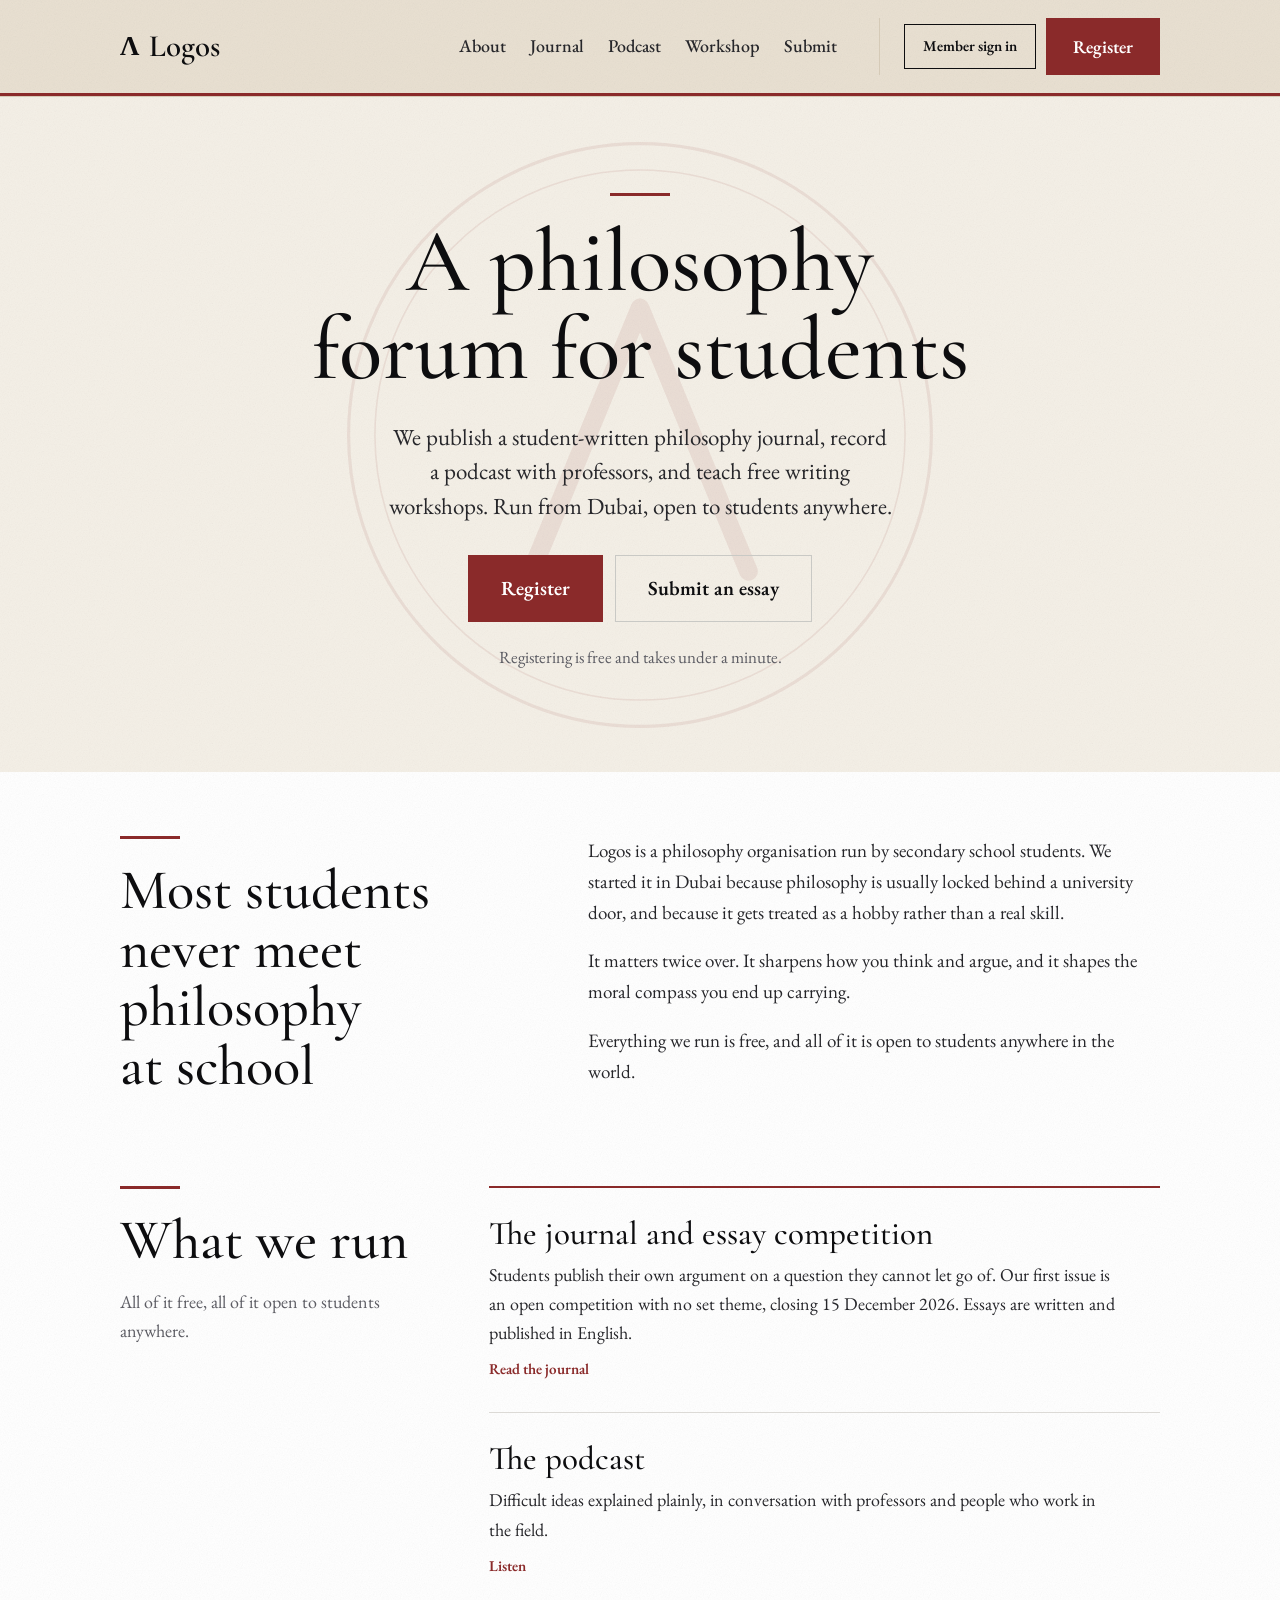
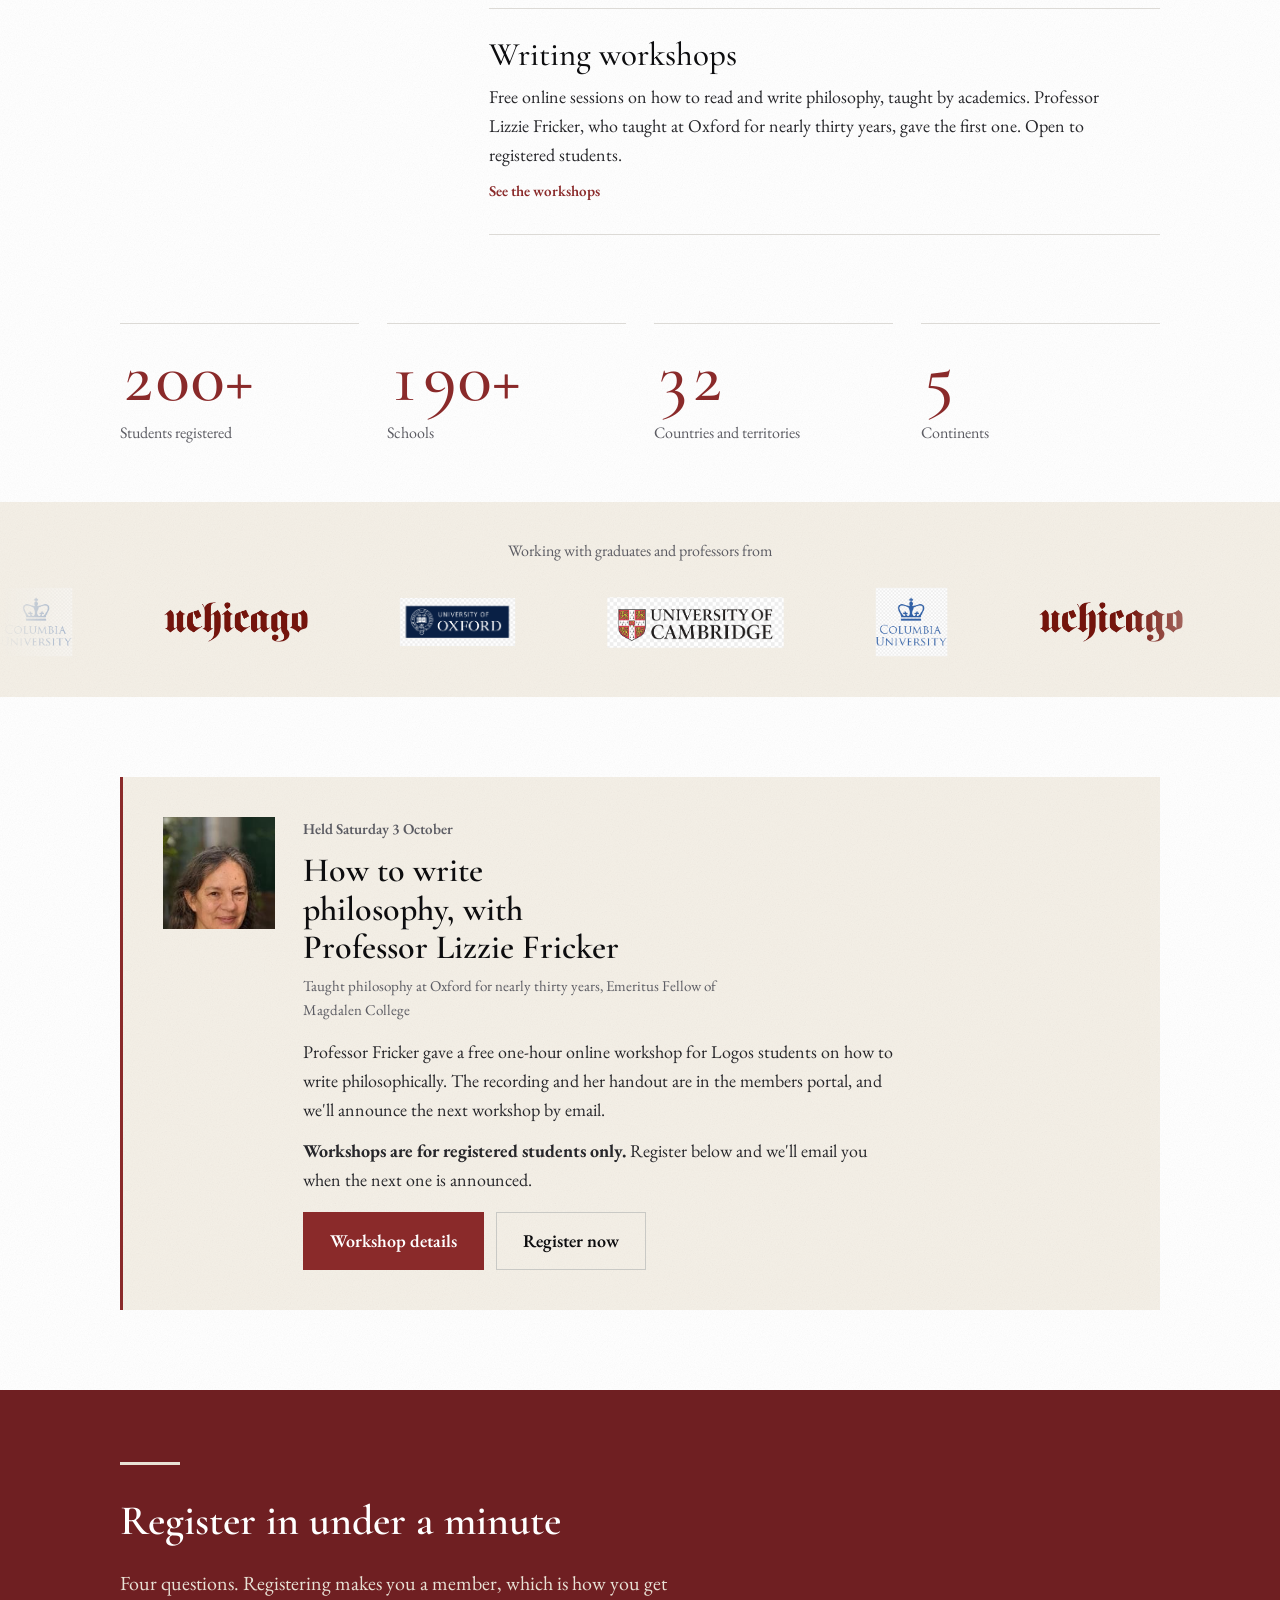
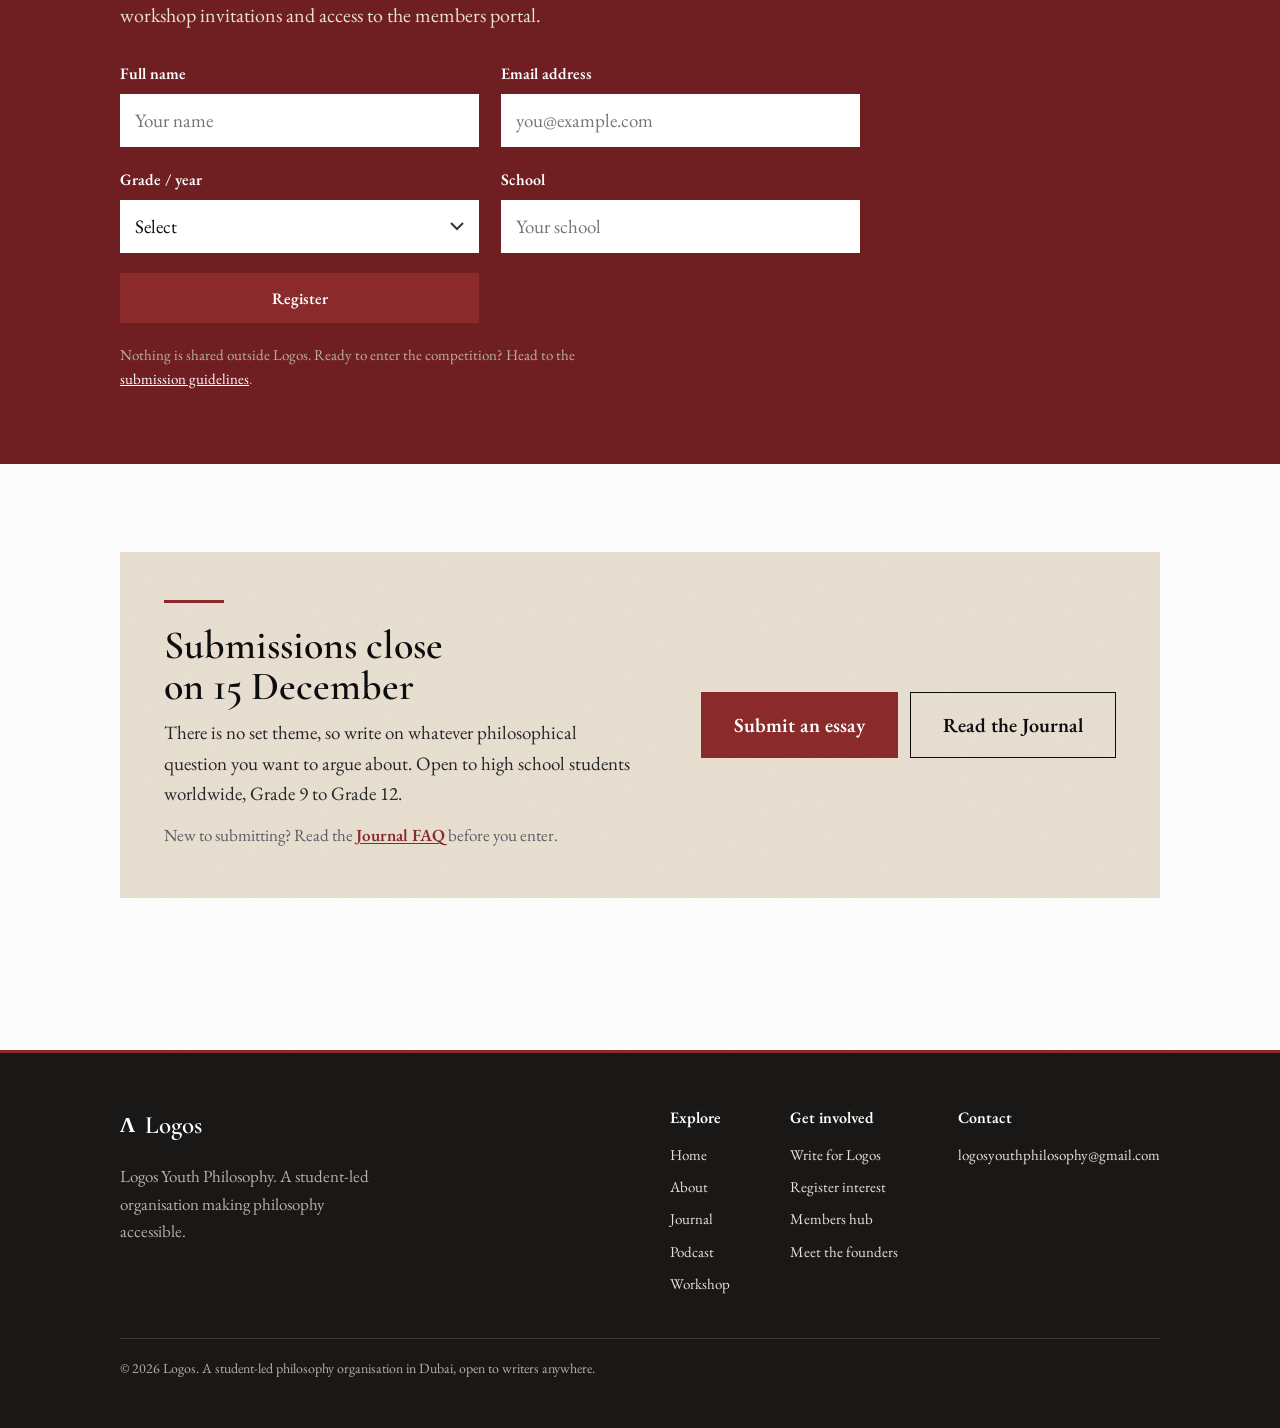
==== commit 08a644ed: "Centre the homepage hero, drop the placeholder graphic, strengthen grain The hero now matches the in" ====
--- a/index.html
+++ b/index.html
@@ -31,19 +31,14 @@
 
 <!-- HERO -->
 <section class="hero">
-  <div class="wrap hero-grid">
-    <div class="hero-copy">
-      <h1>A philosophy forum for students</h1>
-      <p class="lead">We publish a student-written philosophy journal, record a podcast with professors, and teach free writing workshops. Run from Dubai, open to students anywhere.</p>
-      <div class="cta-row">
-        <a href="register.html" class="btn btn-solid btn-lg">Register</a>
-        <a href="submit.html" class="btn btn-outline btn-lg">Submit an essay</a>
-      </div>
-      <p class="faq-ref">Registering is free and takes under a minute.</p>
-    </div>
-    <div class="hero-art">
-      <img src="hero.svg" alt="">
-    </div>
+  <div class="wrap">
+    <h1>A philosophy forum for students</h1>
+    <p class="lead">We publish a student-written philosophy journal, record a podcast with professors, and teach free writing workshops. Run from Dubai, open to students anywhere.</p>
+    <div class="cta-row">
+      <a href="register.html" class="btn btn-solid btn-lg">Register</a>
+      <a href="submit.html" class="btn btn-outline btn-lg">Submit an essay</a>
+    </div>
+    <p class="faq-ref">Registering is free and takes under a minute.</p>
   </div>
 </section>
 
--- a/styles.css
+++ b/styles.css
@@ -1,8 +1,16 @@
 /* ===== Logos Youth Philosophy =====
-   One accent colour, two text greys. No cream, no gold, no ornament.
+   One accent colour, two text greys, and a short ladder of warm neutrals.
    Every radius is 0, so inner radius always equals outer radius minus padding.
    Groups are separated by space and hairlines, never by boxes.
-   No uppercase tracking, no negative kerning, no pills, no badges. */
+   No uppercase tracking, no negative kerning, no pills, no badges.
+
+   Background ladder, light to dark. Pages alternate through it rather than
+   sitting on white the whole way down:
+     --bg       white          body copy
+     --bg-alt   parchment      page heads, callouts, notices
+     --beige    beige          nav bar, portal board
+     --accent-dark  maroon     one deep band per page (register, callout)
+     --dark     near-black     footer, portal sidebar */
 
 :root{
   --accent:#8a2a2a;
@@ -13,8 +21,17 @@
   --muted:#5c5c63;    /* captions      6.4:1 on white */
 
   --bg:#ffffff;
-  --bg-alt:#f3f1ee;   /* warm off-white, the one alternate band */
+  --bg-alt:#f4efe6;   /* parchment, the light alternate band */
+  --beige:#e8dfd0;    /* beige, the nav and the portal board */
+  --beige-line:#d5cab7;
+  --dark:#1a1816;     /* footer and portal sidebar */
+  --on-dark:#e9e2d6;  /* text on --dark and --accent-dark */
+  --on-dark-dim:#b9b0a3;
   --line:#dcdad6;
+
+  /* faint fractal-noise paper grain, baked at low opacity; tiles seamlessly */
+  --paper:url("data:image/svg+xml,%3Csvg%20xmlns%3D%27http%3A%2F%2Fwww.w3.org%2F2000%2Fsvg%27%20width%3D%27220%27%20height%3D%27220%27%3E%3Cfilter%20id%3D%27p%27%3E%3CfeTurbulence%20type%3D%27fractalNoise%27%20baseFrequency%3D%270.85%27%20numOctaves%3D%273%27%20stitchTiles%3D%27stitch%27%2F%3E%3CfeColorMatrix%20type%3D%27saturate%27%20values%3D%270%27%2F%3E%3C%2Ffilter%3E%3Crect%20width%3D%27220%27%20height%3D%27220%27%20filter%3D%27url%28%23p%29%27%20opacity%3D%270.09%27%2F%3E%3C%2Fsvg%3E");
+  --seal:url("data:image/svg+xml,%3Csvg%20xmlns%3D%27http%3A%2F%2Fwww.w3.org%2F2000%2Fsvg%27%20viewBox%3D%270%200%20400%20400%27%3E%3Cg%20fill%3D%27none%27%20stroke%3D%27%238a2a2a%27%20stroke-opacity%3D%270.09%27%3E%3Ccircle%20cx%3D%27200%27%20cy%3D%27200%27%20r%3D%27188%27%20stroke-width%3D%272%27%2F%3E%3Ccircle%20cx%3D%27200%27%20cy%3D%27200%27%20r%3D%27171%27%20stroke-width%3D%271%27%2F%3E%3Cpath%20d%3D%27M200%20118%20L130%20288%20M200%20118%20L270%20288%27%20stroke-width%3D%2712%27%20stroke-linecap%3D%27round%27%2F%3E%3C%2Fg%3E%3C%2Fsvg%3E");
 
   /* back-compat aliases so any stray reference still resolves */
   --maroon:#8a2a2a;
@@ -36,7 +53,7 @@
 *{box-sizing:border-box;}
 html{scroll-behavior:smooth;}
 body{
-  margin:0;font-family:var(--text);color:var(--body);background:var(--bg);
+  margin:0;font-family:var(--text);color:var(--body);background:var(--paper),var(--bg);
   font-size:19px;line-height:1.62;-webkit-font-smoothing:antialiased;
 }
 a{color:inherit;}
@@ -70,7 +87,7 @@
 .split > div > h2{margin-bottom:0;}
 
 /* ---------- Nav ---------- */
-.topbar{position:sticky;top:0;z-index:50;background:var(--bg);border-bottom:1px solid var(--line);}
+.topbar{position:sticky;top:0;z-index:50;background:var(--paper),var(--beige);border-bottom:1px solid var(--beige-line);}
 .topbar::after{content:"";display:block;height:3px;background:var(--accent);}
 .nav{display:flex;align-items:center;max-width:1120px;margin:0 auto;padding:18px 40px;gap:18px;}
 .brand{display:flex;align-items:center;gap:10px;text-decoration:none;color:var(--ink);}
@@ -85,8 +102,8 @@
 .menu a.active{color:var(--ink);border-bottom-color:var(--accent);}
 
 /* account cluster: separated by a rule, and deliberately not styled like a page link */
-.nav-end{display:flex;align-items:center;gap:16px;margin-left:24px;padding-left:24px;
-  border-left:1px solid var(--line);}
+.nav-end{display:flex;align-items:center;gap:10px;margin-left:24px;padding-left:24px;
+  border-left:1px solid var(--beige-line);}
 .nav-cta{font-size:15px;padding:10px 18px;}
 
 .btn{font-family:var(--sans);font-weight:600;font-size:18px;border-radius:0;padding:13px 26px;
@@ -104,35 +121,40 @@
 /* busy state for any control that kicks off work */
 .btn[aria-busy="true"],button[aria-busy="true"]{opacity:.6;pointer-events:none;cursor:default;}
 
+/* sign in is a button with the same weight as Register, outlined so the two read as a pair */
 .nav-portal{
-  font-family:var(--sans);font-size:18px;font-weight:500;color:var(--muted);
-  text-decoration:none;white-space:nowrap;border:0;padding:0;transition:color .15s;
-}
-.nav-portal:hover,.nav-portal.is-on{color:var(--ink);text-decoration:underline;text-underline-offset:4px;}
+  font-family:var(--sans);font-size:15px;font-weight:600;color:var(--ink);
+  text-decoration:none;white-space:nowrap;border:1px solid var(--ink);padding:9px 18px;
+  transition:background .15s,color .15s;
+}
+.nav-portal:hover,.nav-portal.is-on{background:var(--ink);color:#fff;}
 
 /* retired decoration and filler, kept as no-ops so stray markup renders nothing */
 .rainbow,.ornament,.orn,.reg-micro,.langs-badge{display:none;}
 
-/* ---------- Hero ---------- */
-.hero{padding:80px 0 72px;}
-.hero-grid{display:grid;grid-template-columns:1.15fr .85fr;gap:56px;align-items:center;}
-@media(max-width:900px){.hero-grid{grid-template-columns:1fr;gap:36px;}}
+/* ---------- Hero (centred, matching the interior page heads) ---------- */
+.hero{position:relative;overflow:hidden;padding:96px 0 84px;margin-bottom:64px;
+  background:var(--paper),var(--bg-alt);text-align:center;}
+.hero > .wrap{position:relative;z-index:1;}
+/* faint Logos seal behind the title */
+.hero::before{content:"";position:absolute;top:50%;left:50%;z-index:0;pointer-events:none;
+  width:min(620px,86vw);height:min(620px,86vw);transform:translate(-50%,-50%);
+  background:var(--seal) center/contain no-repeat;}
 .hero h1{font-family:var(--serif);font-weight:500;color:var(--ink);
-  font-size:clamp(52px,7vw,104px);line-height:0.98;margin:0 0 26px;max-width:15ch;}
-.hero p.lead{font-size:23px;color:var(--body);max-width:44ch;margin:0 0 32px;line-height:1.5;}
+  font-size:clamp(52px,7vw,104px);line-height:0.98;margin:0 auto 26px;max-width:16ch;}
+.hero h1::before{margin-left:auto;margin-right:auto;}
+.hero p.lead{font-size:23px;color:var(--body);max-width:46ch;margin:0 auto 32px;line-height:1.5;}
+.hero .cta-row{justify-content:center;}
+.hero .faq-ref{margin-top:22px;}
 .cta-row{display:flex;gap:12px;flex-wrap:wrap;}
 .hero-langs{margin-top:16px;color:var(--muted);font-size:17px;}
-
-/* one paired image block, the only photograph on the site */
-.hero-art img{width:100%;height:auto;display:block;border-radius:0;}
-.hero-art-cap{display:block;margin-top:10px;font-family:var(--sans);font-size:15px;color:var(--muted);}
-@media(max-width:900px){.hero-art{max-width:380px;}}
+@media(max-width:640px){.hero{padding:64px 0 56px;margin-bottom:44px;}}
 
 .eyebrow{font-family:var(--sans);font-size:15px;font-weight:600;color:var(--muted);margin:0 0 14px;}
 .eyebrow-gold{color:var(--muted);}
 
 /* ---------- University marquee ---------- */
-.partners{background:var(--bg-alt);padding:36px 0 40px;overflow:hidden;}
+.partners{background:var(--paper),var(--bg-alt);padding:36px 0 40px;overflow:hidden;}
 .partners .label{text-align:center;font-family:var(--sans);font-size:16px;color:var(--muted);margin:0 0 24px;}
 .marquee{display:flex;overflow:hidden;-webkit-mask-image:linear-gradient(90deg,transparent,#000 12%,#000 88%,transparent);mask-image:linear-gradient(90deg,transparent,#000 12%,#000 88%,transparent);}
 .marquee__track{display:flex;flex-shrink:0;align-items:center;gap:90px;padding-right:90px;animation:scroll 32s linear infinite;will-change:transform;}
@@ -189,7 +211,7 @@
 .founders{display:grid;grid-template-columns:1fr 1fr;gap:48px;margin-top:28px;}
 @media(max-width:760px){.founders{grid-template-columns:1fr;gap:36px;}}
 .founder{display:flex;align-items:flex-start;gap:24px;background:none;border:0;border-radius:0;padding:0;}
-.founder .photo{flex:0 0 auto;width:132px;aspect-ratio:4/5;overflow:hidden;background:var(--bg-alt);border-radius:0;}
+.founder .photo{flex:0 0 auto;width:132px;aspect-ratio:4/5;overflow:hidden;background:var(--paper),var(--bg-alt);border-radius:0;}
 .founder .photo img{width:100%;height:100%;object-fit:cover;display:block;}
 @media(max-width:430px){.founder{flex-direction:column;gap:14px;}.founder .photo{width:150px;}}
 .founder .info h3{font-family:var(--serif);font-size:30px;color:var(--ink);margin:0 0 2px;font-weight:600;}
@@ -198,20 +220,20 @@
 .founder .info a{color:var(--accent);text-decoration:underline;text-underline-offset:2px;}
 
 /* ---------- Callout ---------- */
-.callout{background:var(--bg-alt);color:var(--body);border-radius:0;padding:48px 44px;margin-top:8px;
+.callout{background:var(--paper),var(--beige);color:var(--body);border-radius:0;padding:48px 44px;margin-top:8px;
   display:flex;justify-content:space-between;align-items:center;gap:32px;flex-wrap:wrap;}
 .callout h2{font-family:var(--serif);font-weight:600;color:var(--ink);margin:0 0 10px;
   font-size:clamp(28px,3.4vw,40px);}
 .callout p{color:var(--body);margin:0;max-width:52ch;}
 .callout .btn-solid{background:var(--accent);color:#fff;}
 .callout .btn-solid:hover{background:var(--accent-dark);}
-.callout .btn-outline{color:var(--ink);border-color:#c4c4c0;}
+.callout .btn-outline{color:var(--ink);border-color:var(--ink);}
 .callout .btn-outline:hover{border-color:var(--ink);background:transparent;}
 .callout .faq-ref{color:var(--muted);margin-top:12px;}
 .callout .faq-ref a{color:var(--accent);}
 
 /* ---------- Pull quote ---------- */
-.quote-band{background:var(--bg-alt);padding:72px 24px;text-align:left;color:var(--body);}
+.quote-band{background:var(--paper),var(--bg-alt);padding:72px 24px;text-align:left;color:var(--body);}
 .quote-band > img{display:none;}
 .quote-band .q-inner{max-width:1120px;margin:0 auto;padding:0 40px;}
 .quote-band .q{font-family:var(--serif);font-weight:600;font-size:clamp(28px,3.4vw,42px);
@@ -220,29 +242,42 @@
   font-size:16px;color:var(--muted);}
 
 /* ---------- Contact CTA / empty state ---------- */
-.contact-cta,.empty-note{background:var(--bg-alt);border:0;border-radius:0;padding:52px 44px;text-align:left;}
+.contact-cta,.empty-note{background:var(--paper),var(--bg-alt);border:0;border-radius:0;padding:52px 44px;text-align:left;}
 .contact-cta h2,.empty-note h2{font-family:var(--serif);font-weight:600;color:var(--ink);
   font-size:clamp(28px,3.4vw,40px);margin:0 0 12px;}
 .contact-cta p,.empty-note p{font-size:19px;color:var(--body);max-width:58ch;margin:0 0 24px;}
 .empty-note p:last-child{margin-bottom:0;}
 
-/* ---------- Page head ---------- */
-.page-head{padding:76px 0 44px;}
+/* ---------- Page head ----------
+   Interior pages have no image beside the title, so the head is a centred
+   parchment band rather than a left column with an empty right half. */
+.page-head{padding:84px 0 68px;background:var(--paper),var(--bg-alt);text-align:center;margin-bottom:64px;}
+.page-head h1::before{margin-left:auto;margin-right:auto;}
 .page-head h1{font-family:var(--serif);font-weight:500;color:var(--ink);
-  font-size:clamp(46px,6.2vw,92px);line-height:0.99;margin:0 0 20px;max-width:16ch;}
-.page-head p{font-size:21px;max-width:58ch;margin:0;color:var(--body);line-height:1.5;}
+  font-size:clamp(46px,6.2vw,92px);line-height:0.99;margin:0 auto 22px;max-width:16ch;}
+.page-head p{font-size:21px;max-width:58ch;margin:0 auto;color:var(--body);line-height:1.5;}
+.page-head .cta-row{justify-content:center;}
+.page-head + section.block{padding-top:0;}
+@media(max-width:640px){.page-head{padding:56px 0 46px;margin-bottom:44px;}}
+
+/* the members sign-in head keeps its two-column form layout */
+.page-head.mh-auth{text-align:left;margin-bottom:0;}
+.page-head.mh-auth h1::before{margin-left:0;}
+.page-head.mh-auth h1,.page-head.mh-auth p{margin-left:0;margin-right:0;}
 
 /* ---------- Footer ---------- */
-footer{background:var(--bg-alt);border-top:3px solid var(--accent);padding:52px 0 34px;margin-top:72px;}
+footer{background:var(--dark);color:var(--on-dark);border-top:3px solid var(--accent);padding:52px 0 34px;margin-top:72px;}
 .foot{display:flex;justify-content:space-between;gap:44px;flex-wrap:wrap;}
+footer .brand{color:#fff;}
 .foot .brand .name{font-size:25px;}
 .foot .brand .mark{font-size:21px;}
+footer p{color:var(--on-dark-dim) !important;}
 .foot .cols{display:flex;gap:60px;flex-wrap:wrap;}
-.foot .cols h4{font-family:var(--sans);font-size:16px;font-weight:600;color:var(--ink);margin:0 0 12px;}
-.foot .cols a{display:block;font-family:var(--sans);font-size:15px;color:var(--body);text-decoration:none;margin-bottom:8px;}
-.foot .cols a:hover{color:var(--accent);}
-.foot-note{font-family:var(--sans);font-size:14px;color:var(--muted);margin-top:34px;
-  border-top:1px solid var(--line);padding-top:18px;}
+.foot .cols h4{font-family:var(--sans);font-size:16px;font-weight:600;color:#fff;margin:0 0 12px;}
+.foot .cols a{display:block;font-family:var(--sans);font-size:15px;color:var(--on-dark);text-decoration:none;margin-bottom:8px;}
+.foot .cols a:hover{color:#fff;text-decoration:underline;text-underline-offset:3px;}
+.foot-note{font-family:var(--sans);font-size:14px;margin-top:34px;
+  border-top:1px solid rgba(255,255,255,.14);padding-top:18px;}
 
 /* ---------- Helpers ---------- */
 .faq-ref{margin-top:14px;font-size:17px;color:var(--muted);}
@@ -267,7 +302,7 @@
 .faq-more a{color:var(--accent);text-decoration:underline;text-underline-offset:2px;}
 
 /* ---------- Notice ---------- */
-.notice{background:var(--bg-alt);border:0;border-left:3px solid var(--accent);border-radius:0;
+.notice{background:var(--paper),var(--bg-alt);border:0;border-left:3px solid var(--accent);border-radius:0;
   padding:40px;display:flex;gap:28px;align-items:flex-start;}
 .notice .n-body{flex:1;}
 .notice .pill{display:block;font-family:var(--sans);font-size:15px;font-weight:600;
@@ -324,7 +359,7 @@
   .menu{
     display:none;position:absolute;top:100%;left:0;right:0;
     flex-direction:column;align-items:stretch;gap:0;padding:8px 22px 18px;
-    background:var(--bg);border-top:1px solid var(--line);
+    background:var(--paper),var(--beige);border-top:1px solid var(--beige-line);
   }
   .menu.open{display:flex;}
   .menu a:not(.btn){display:block;width:100%;padding:13px 0;font-size:17px;
@@ -338,10 +373,18 @@
 }
 
 /* ---------- Registration band (home) ---------- */
-.register{background:var(--bg-alt);color:var(--body);padding:72px 0;}
-.register h2{font-family:var(--serif);font-weight:600;color:var(--ink);
+/* the one deep band on the homepage: maroon ground, light type, white fields */
+.register{background:var(--accent-dark);color:var(--on-dark);padding:72px 0;}
+.register h2{font-family:var(--serif);font-weight:600;color:#fff;
   font-size:clamp(28px,3.4vw,42px);margin:0 0 12px;max-width:26ch;}
-.register .reg-intro{color:var(--body);max-width:56ch;margin:0 0 30px;font-size:20px;}
+.register h2::before{background:var(--on-dark);}
+.register .reg-intro{color:var(--on-dark);max-width:56ch;margin:0 0 30px;font-size:20px;}
+.register .reg-field label{color:#fff;}
+.register .reg-field input,.register .reg-field select{border-color:transparent;}
+.register .btn-reg{background:var(--dark);}
+.register .btn-reg:hover{background:#000;}
+.register .reg-note{color:var(--on-dark-dim);}
+.register .reg-note a{color:#fff;}
 
 .reg-form{display:grid;grid-template-columns:1fr 1fr;gap:20px 22px;align-items:end;max-width:740px;}
 @media(max-width:700px){.reg-form{grid-template-columns:1fr;}}
@@ -365,7 +408,7 @@
 .reg-note a{color:var(--accent);}
 .reg-hp{position:absolute;left:-9999px;opacity:0;height:0;overflow:hidden;}
 
-.reg-strip{background:var(--bg-alt);padding:36px 0;}
+.reg-strip{background:var(--paper),var(--bg-alt);padding:36px 0;}
 .reg-strip .inner{display:flex;align-items:center;justify-content:space-between;gap:24px;flex-wrap:wrap;}
 .reg-strip h3{font-family:var(--serif);font-weight:600;color:var(--ink);
   font-size:clamp(23px,2.6vw,30px);margin:0 0 4px;}
@@ -394,7 +437,7 @@
 
 /* ---------- Portal step ---------- */
 .portal-step{display:grid;grid-template-columns:1fr 1fr;gap:48px;align-items:start;
-  background:var(--bg-alt);border:0;border-radius:0;padding:48px 44px;}
+  background:var(--paper),var(--beige);border:0;border-radius:0;padding:48px 44px;}
 .portal-step h2{font-family:var(--serif);font-weight:600;color:var(--ink);
   font-size:clamp(28px,3.4vw,40px);margin:0 0 12px;}
 .portal-step p{font-size:18px;color:var(--body);margin:0 0 14px;max-width:50ch;}
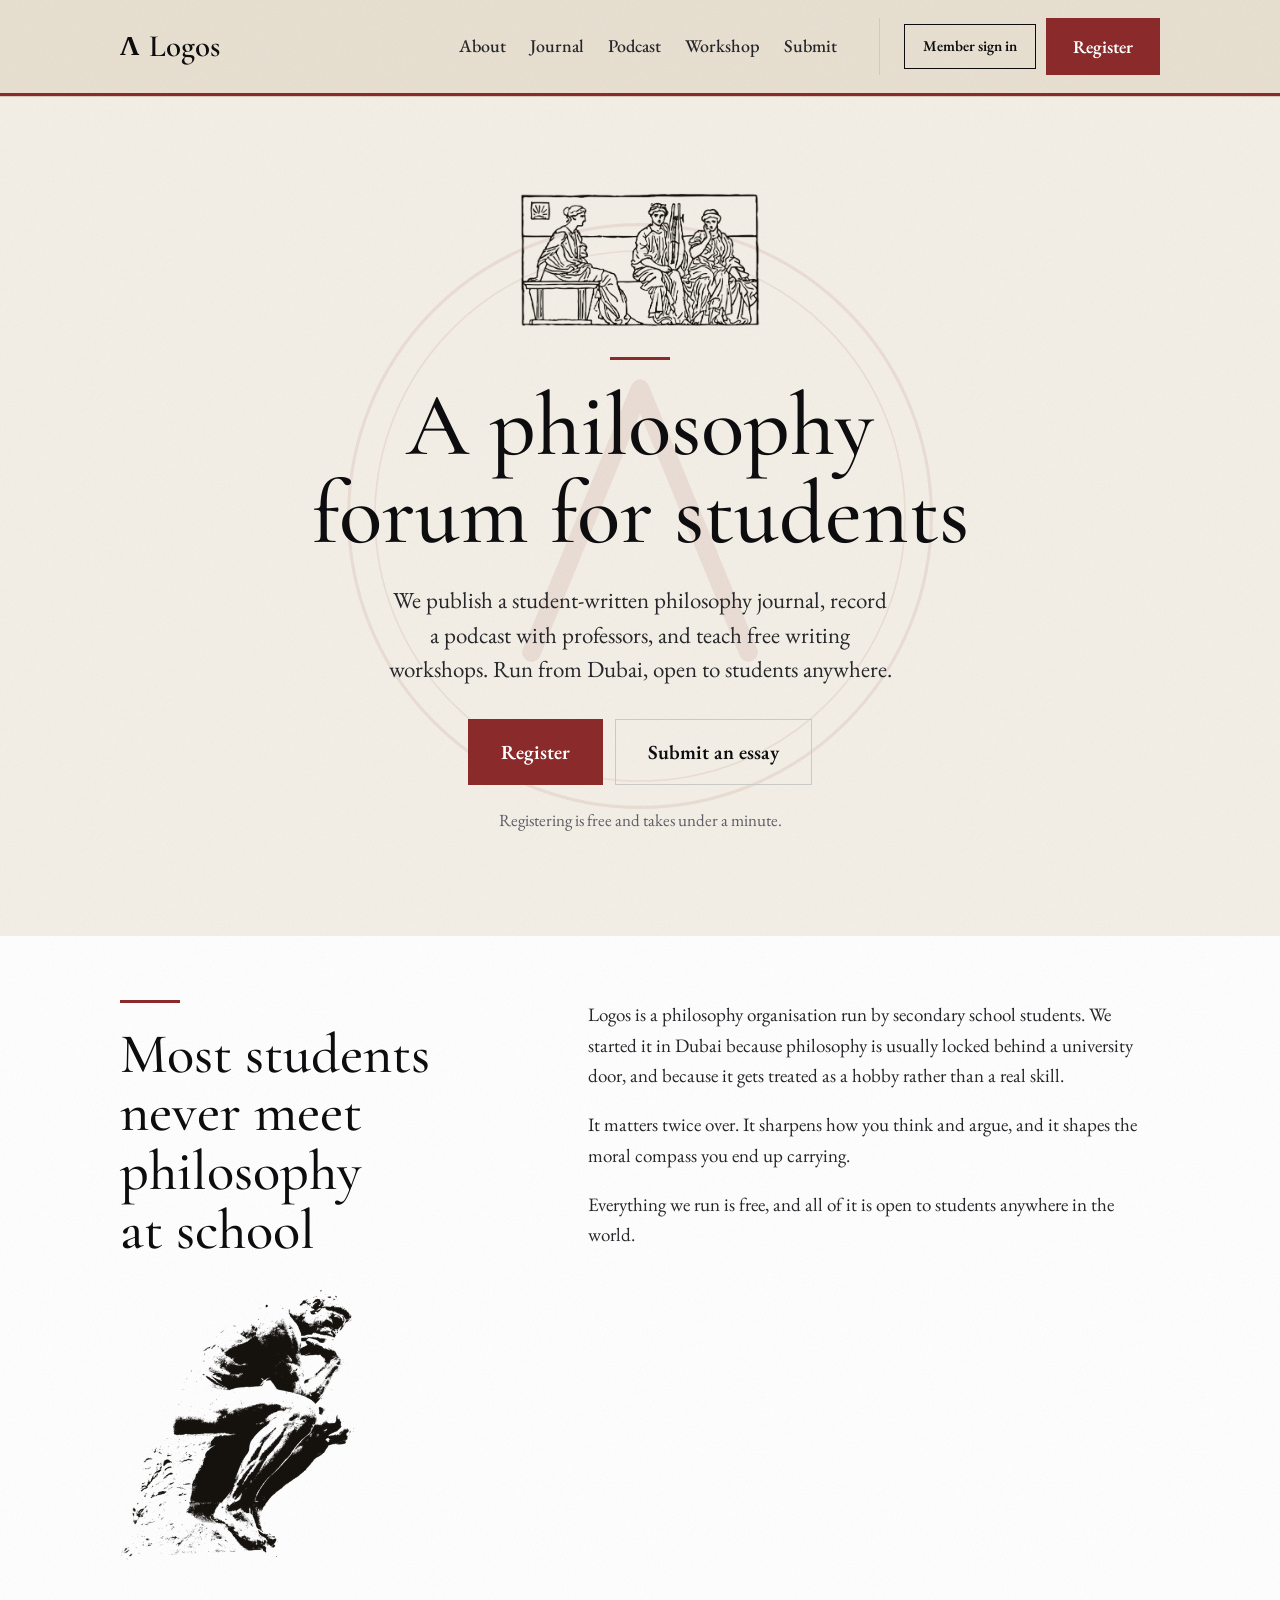
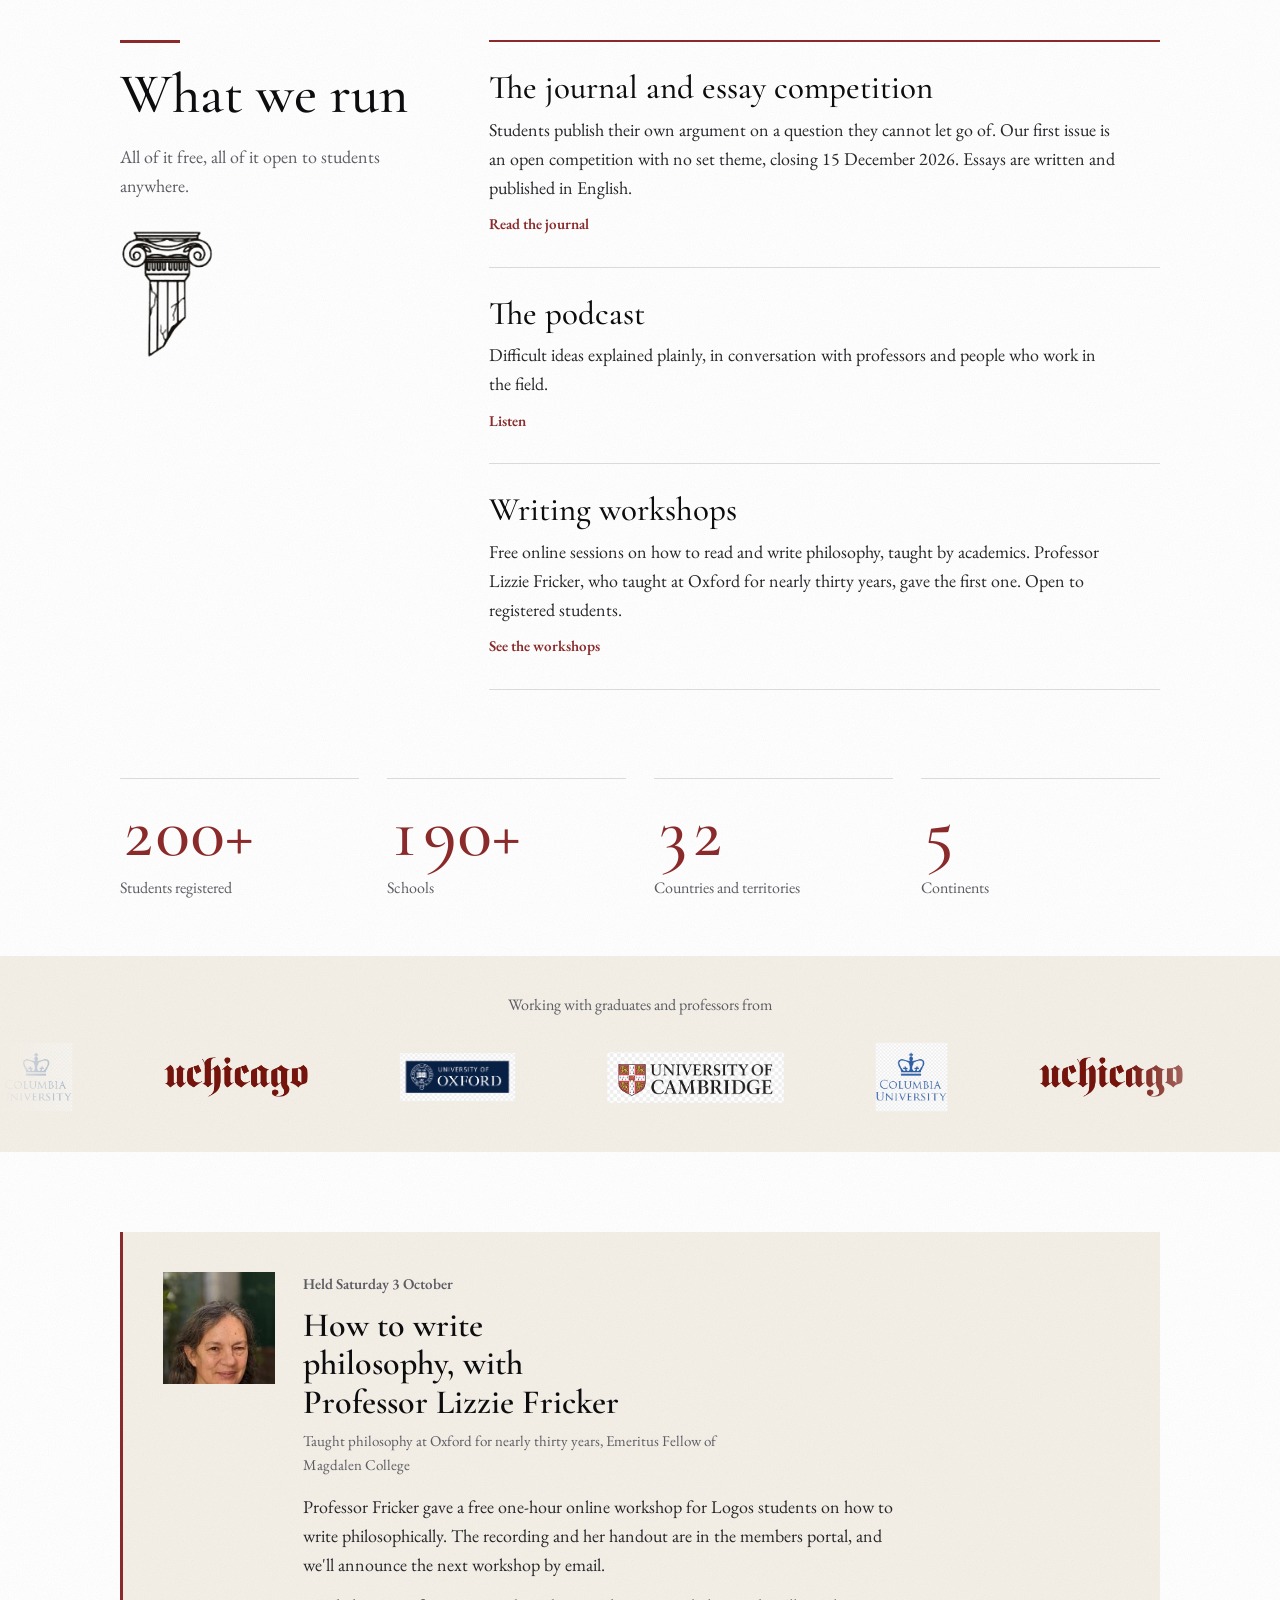
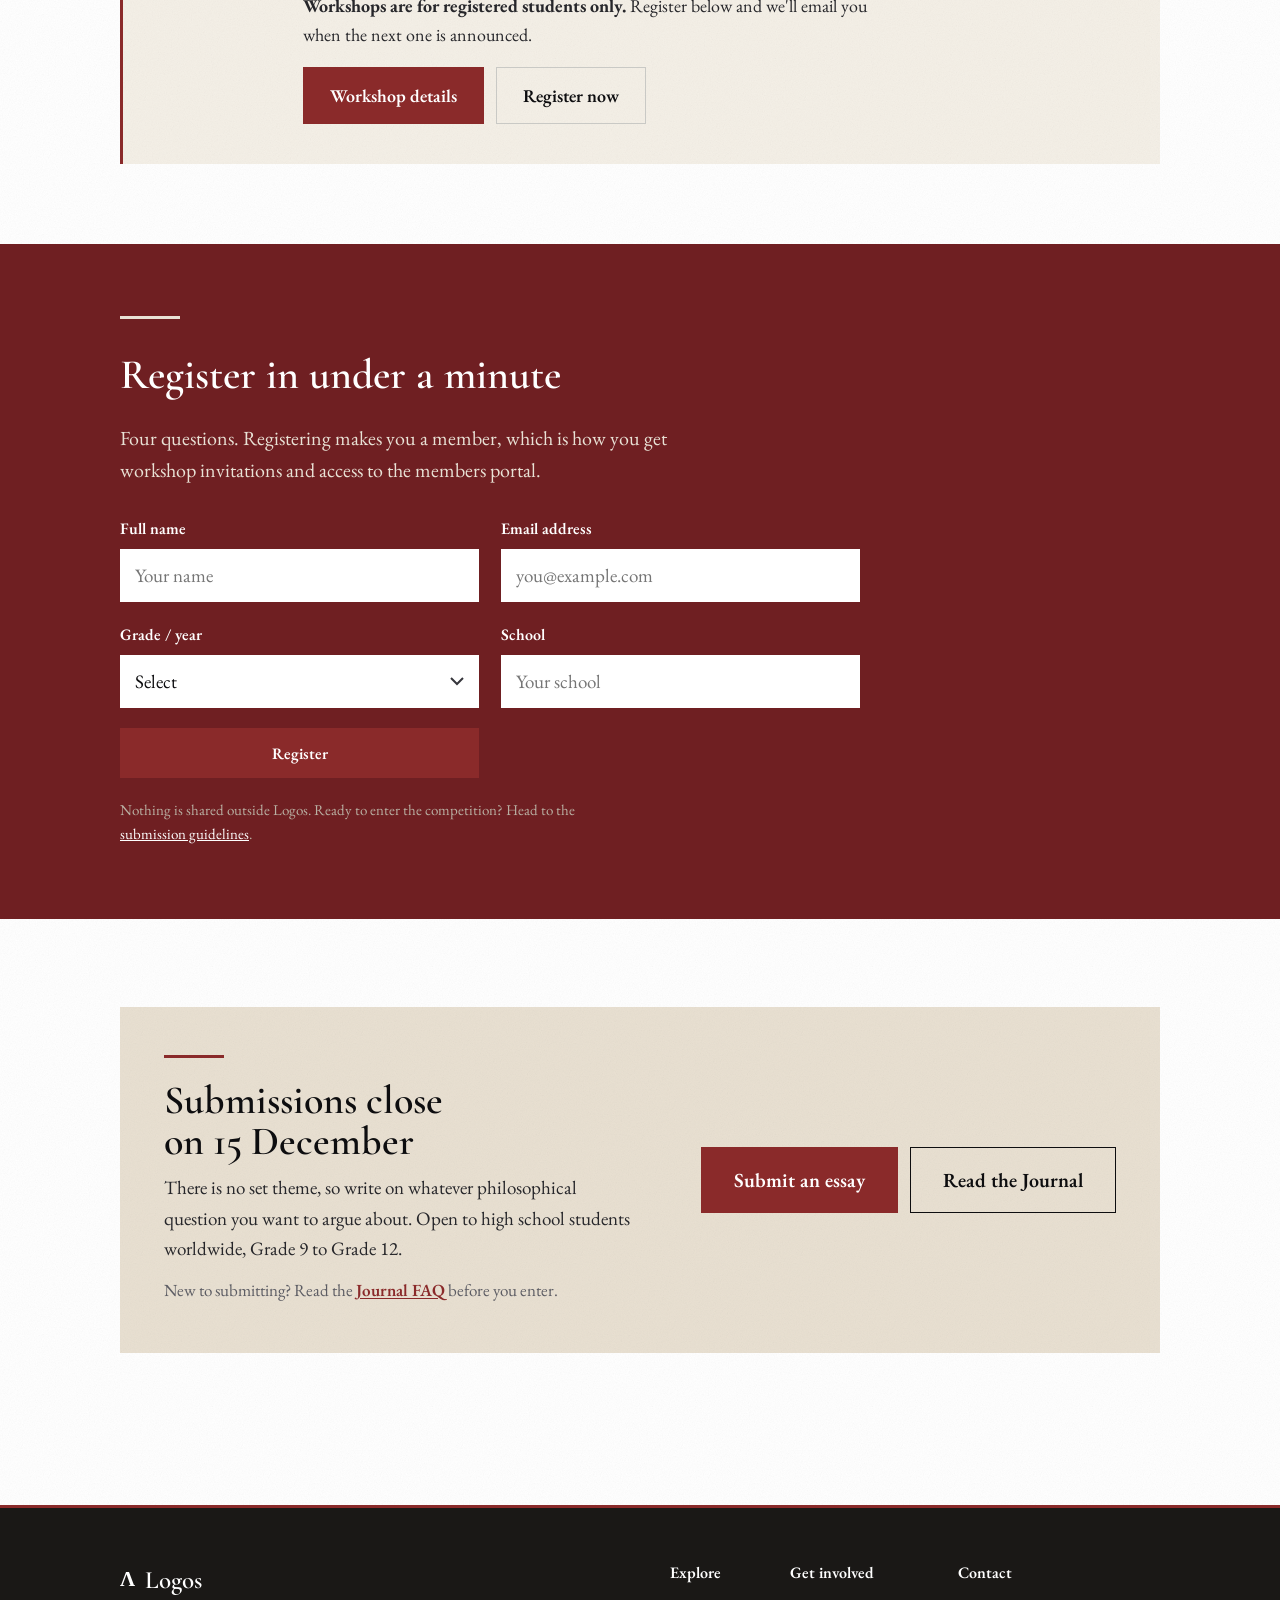
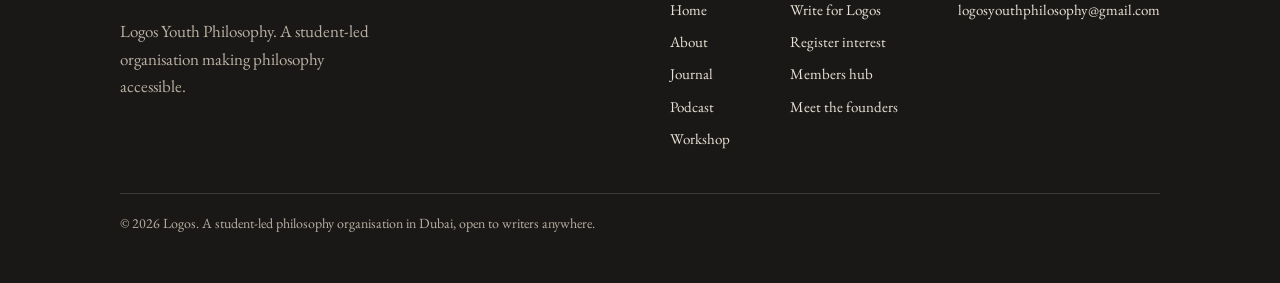
==== commit 8722de3d: "Add the Logos picture set and a safe scroll-reveal layer Five ornaments extracted from the Instagram" ====
--- a/index.html
+++ b/index.html
@@ -32,6 +32,7 @@
 <!-- HERO -->
 <section class="hero">
   <div class="wrap">
+    <img class="ornament orn-hero" src="art/frieze.png" alt="" width="571" height="318">
     <h1>A philosophy forum for students</h1>
     <p class="lead">We publish a student-written philosophy journal, record a podcast with professors, and teach free writing workshops. Run from Dubai, open to students anywhere.</p>
     <div class="cta-row">
@@ -48,6 +49,7 @@
     <div class="split">
       <div>
         <h2>Most students never meet philosophy at school</h2>
+        <img class="ornament orn-lg" src="art/thinker.png" alt="" width="407" height="470" loading="lazy">
       </div>
       <div>
         <p>Logos is a philosophy organisation run by secondary school students. We started it in Dubai because philosophy is usually locked behind a university door, and because it gets treated as a hobby rather than a real skill.</p>
@@ -64,6 +66,7 @@
     <div class="index-head">
       <h2>What we run</h2>
       <p>All of it free, all of it open to students anywhere.</p>
+      <img class="ornament orn-sm" src="art/capital.png" alt="" width="115" height="156" loading="lazy">
     </div>
     <div class="index-body">
     <div class="cards">
--- a/styles.css
+++ b/styles.css
@@ -87,7 +87,9 @@
 .split > div > h2{margin-bottom:0;}
 
 /* ---------- Nav ---------- */
-.topbar{position:sticky;top:0;z-index:50;background:var(--paper),var(--beige);border-bottom:1px solid var(--beige-line);}
+.topbar{position:sticky;top:0;z-index:50;background:var(--paper),var(--beige);border-bottom:1px solid var(--beige-line);
+  transition:box-shadow .25s ease;}
+.topbar.is-stuck{box-shadow:0 14px 30px -26px rgba(26,24,22,.9);}
 .topbar::after{content:"";display:block;height:3px;background:var(--accent);}
 .nav{display:flex;align-items:center;max-width:1120px;margin:0 auto;padding:18px 40px;gap:18px;}
 .brand{display:flex;align-items:center;gap:10px;text-decoration:none;color:var(--ink);}
@@ -454,9 +456,38 @@
 .skeleton{background:var(--line);height:1em;animation:pulse 1.2s ease-in-out infinite;}
 @keyframes pulse{0%,100%{opacity:.4;}50%{opacity:.85;}}
 
-/* ---------- Motion ---------- */
-/* content is never hidden waiting on script */
+/* ---------- Classical ornaments ----------
+   Single-ink prints from the Logos picture set. Decorative only, so every one
+   carries an empty alt. Multiply lets the paper grain read through the ink. */
+.ornament{display:block;height:auto;mix-blend-mode:multiply;}
+.orn-sm{width:94px;}
+.orn-md{width:165px;}
+.orn-lg{width:235px;}
+.orn-hero{width:240px;margin:0 auto 30px;}
+.split > div > .ornament,.index-head > .ornament{margin-top:30px;}
+.empty-note > .ornament{margin-top:26px;}
+@media(max-width:860px){
+  .orn-lg{width:175px;}.orn-md{width:135px;}.orn-sm{width:78px;}.orn-hero{width:180px;}
+}
+
+/* ---------- Motion ----------
+   Content is visible by default. The hidden state below is scoped to
+   html.has-reveal, a class only ever added by initReveal() in app.js once it
+   has confirmed IntersectionObserver and no reduced-motion preference, and
+   app.js also carries a watchdog that reveals everything if the observer never
+   reports. So a script error, an old browser or a blocked file all leave the
+   page fully readable rather than blank. Do not move the hidden state out of
+   this scope: that is what hid whole sections on the live site before. */
 .reveal,body.js .reveal{opacity:1;transform:none;}
+html.has-reveal .reveal{opacity:0;transform:translateY(20px);
+  transition:opacity .72s cubic-bezier(.22,.61,.36,1), transform .72s cubic-bezier(.22,.61,.36,1);}
+html.has-reveal .reveal.is-in{opacity:1;transform:none;}
+html.has-reveal .ornament.reveal{transform:translateY(20px) scale(.97);}
+html.has-reveal .ornament.reveal.is-in{transform:none;}
+@media(prefers-reduced-motion:reduce){
+  html.has-reveal .reveal,html.has-reveal .ornament.reveal{
+    opacity:1 !important;transform:none !important;transition:none !important;}
+}
 
 .to-top{position:fixed;bottom:24px;right:24px;width:44px;height:44px;border-radius:0;
   border:0;background:var(--ink);color:#fff;font-size:18px;line-height:1;
